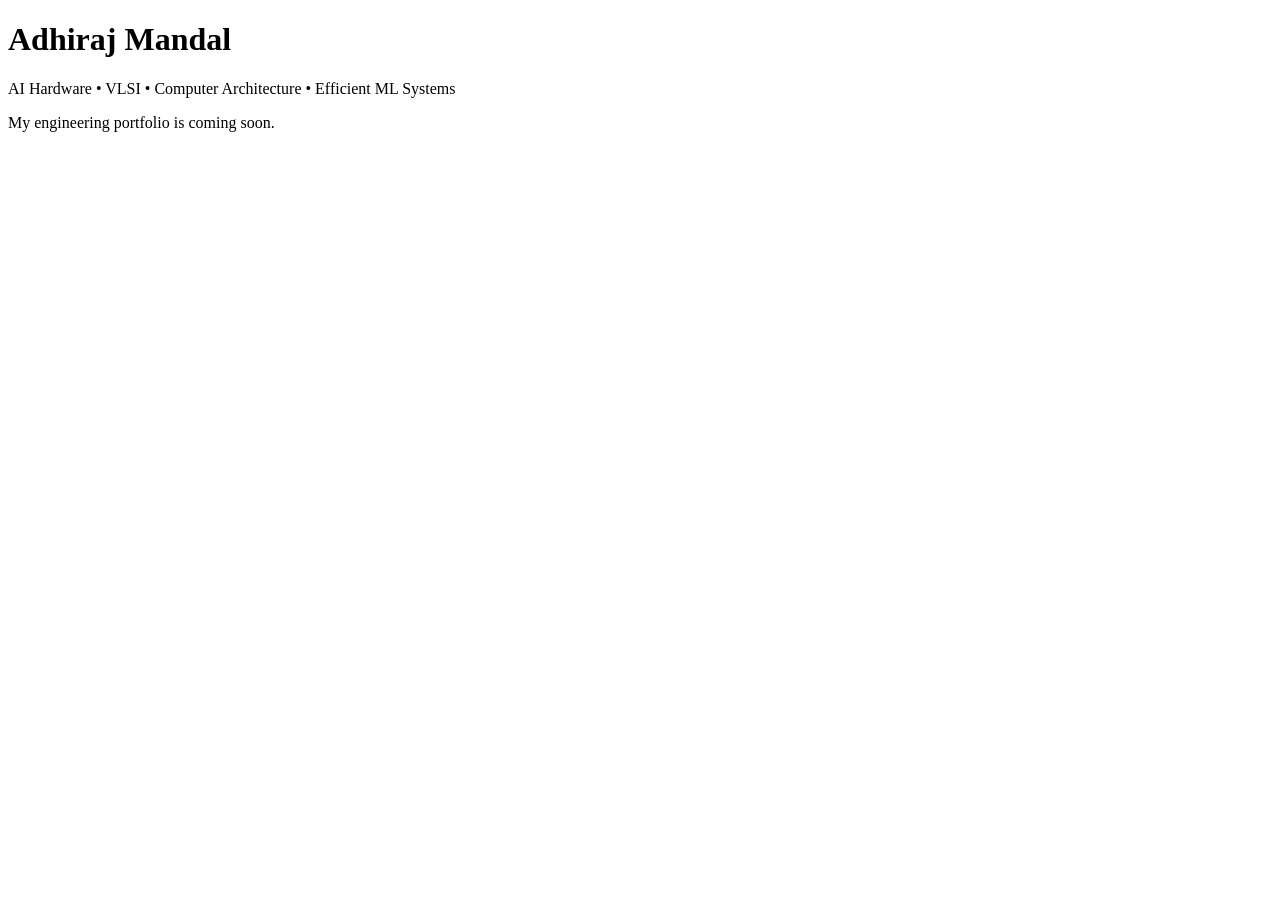
==== index.html @ adb6f3c5 "Create initial portfolio website" ====
<!DOCTYPE html>
<html lang="en">
<head>
    <meta charset="UTF-8">
    <meta name="viewport" content="width=device-width, initial-scale=1.0">
    <title>Adhiraj Mandal | Portfolio</title>
</head>

<body>

    <h1>Adhiraj Mandal</h1>

    <p>
        AI Hardware • VLSI • Computer Architecture • Efficient ML Systems
    </p>

    <p>
        My engineering portfolio is coming soon.
    </p>

</body>
</html>
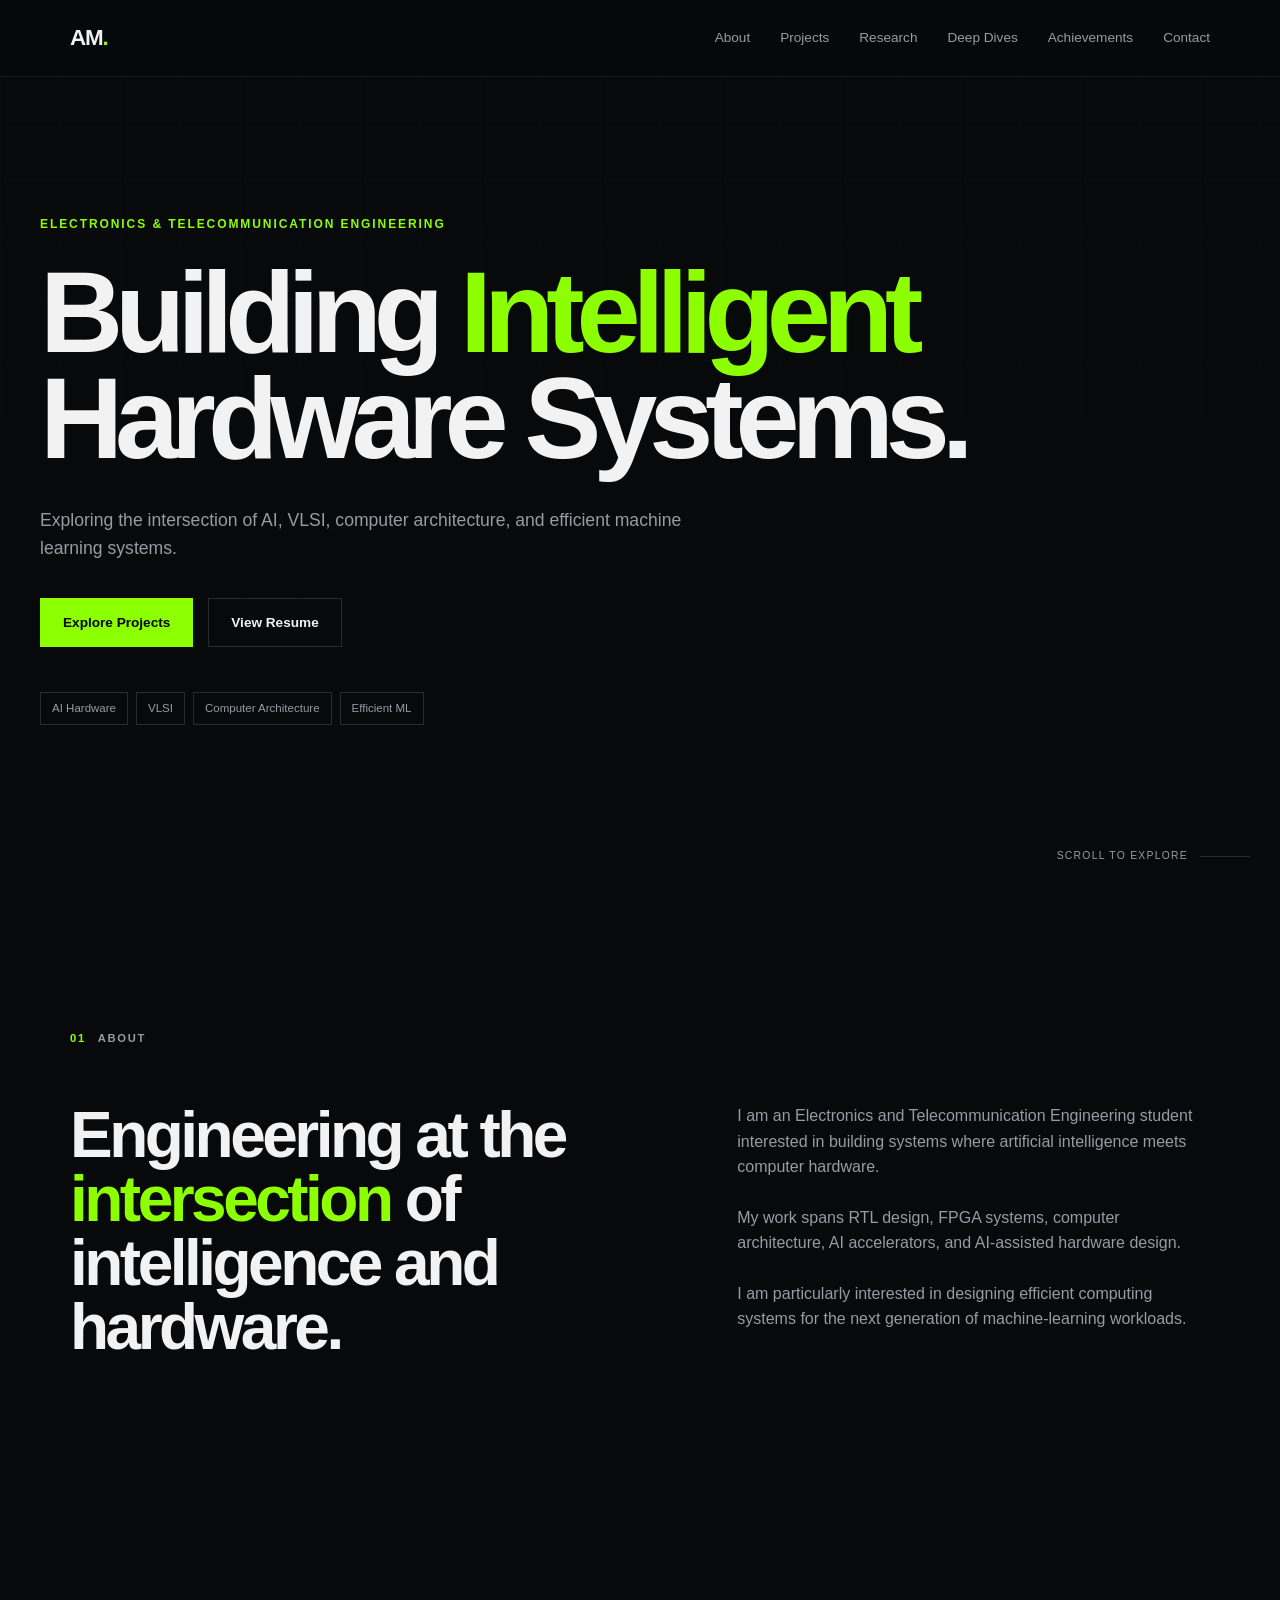
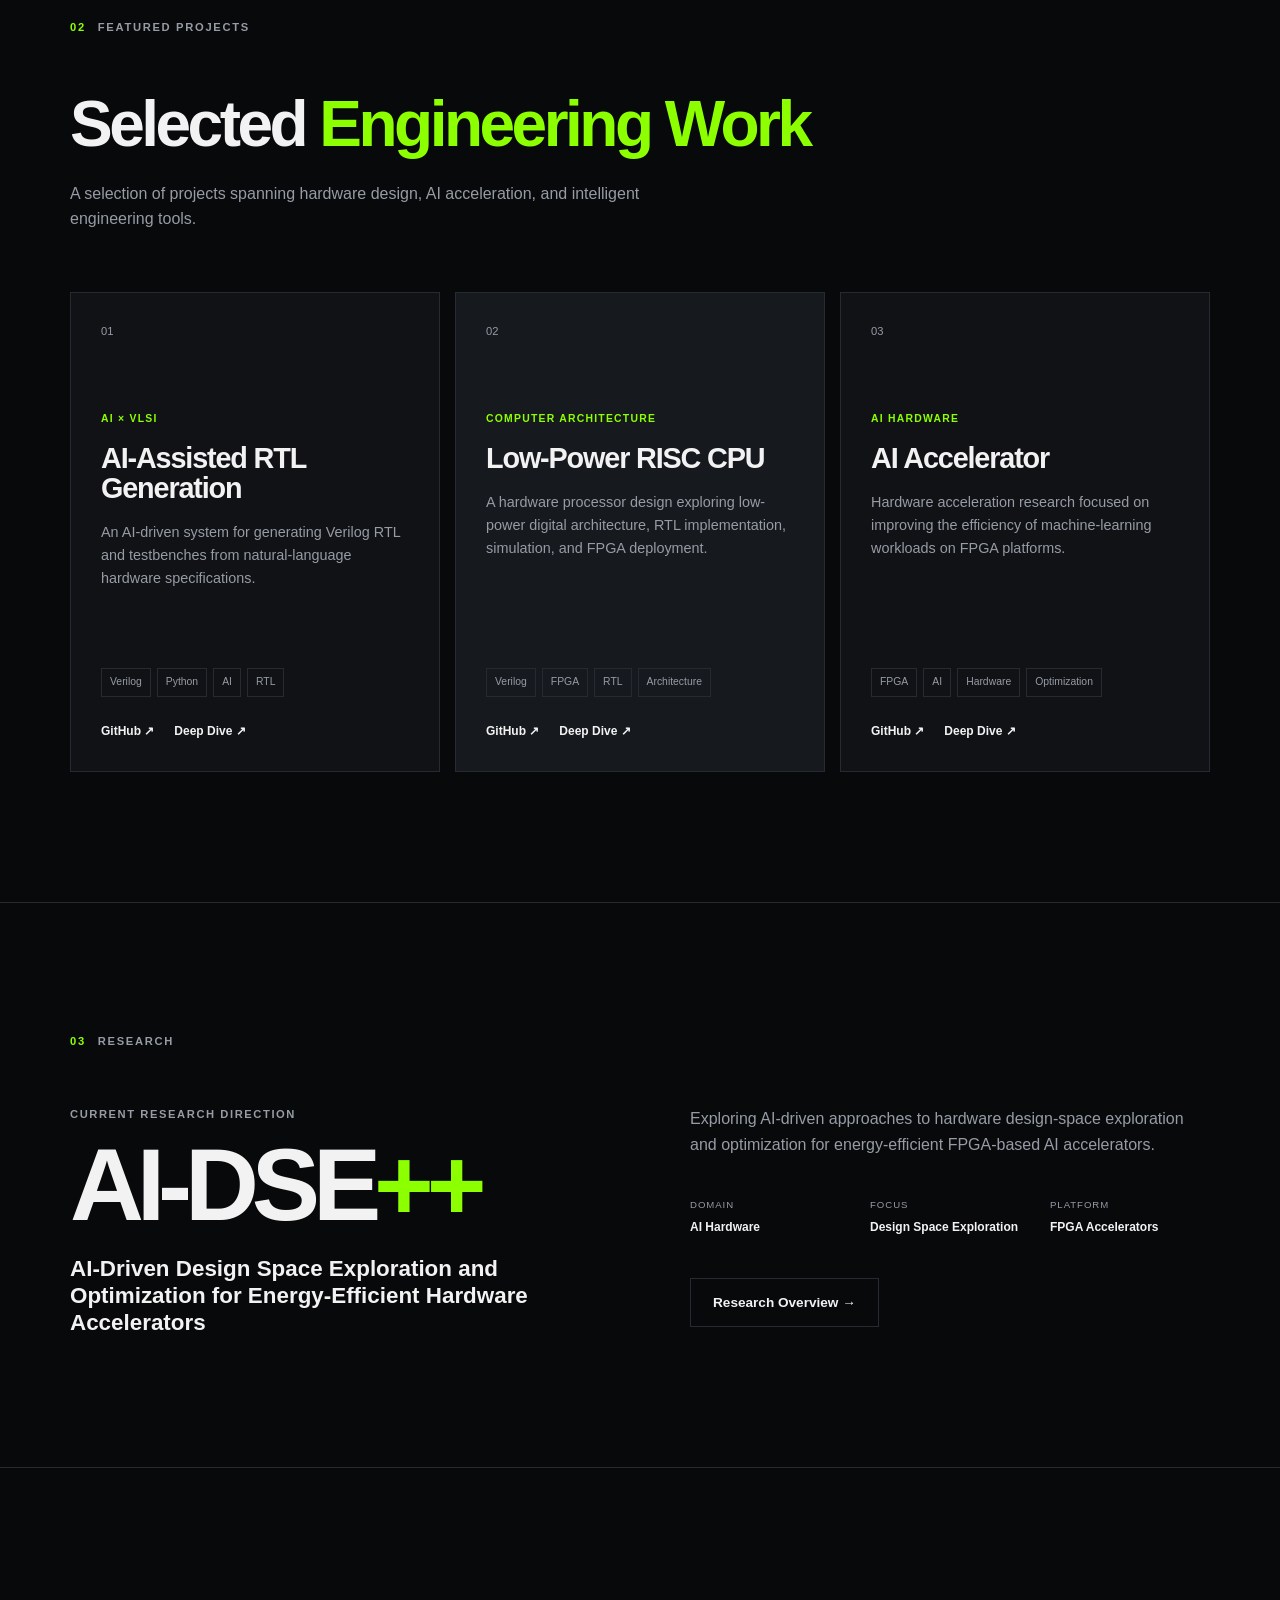
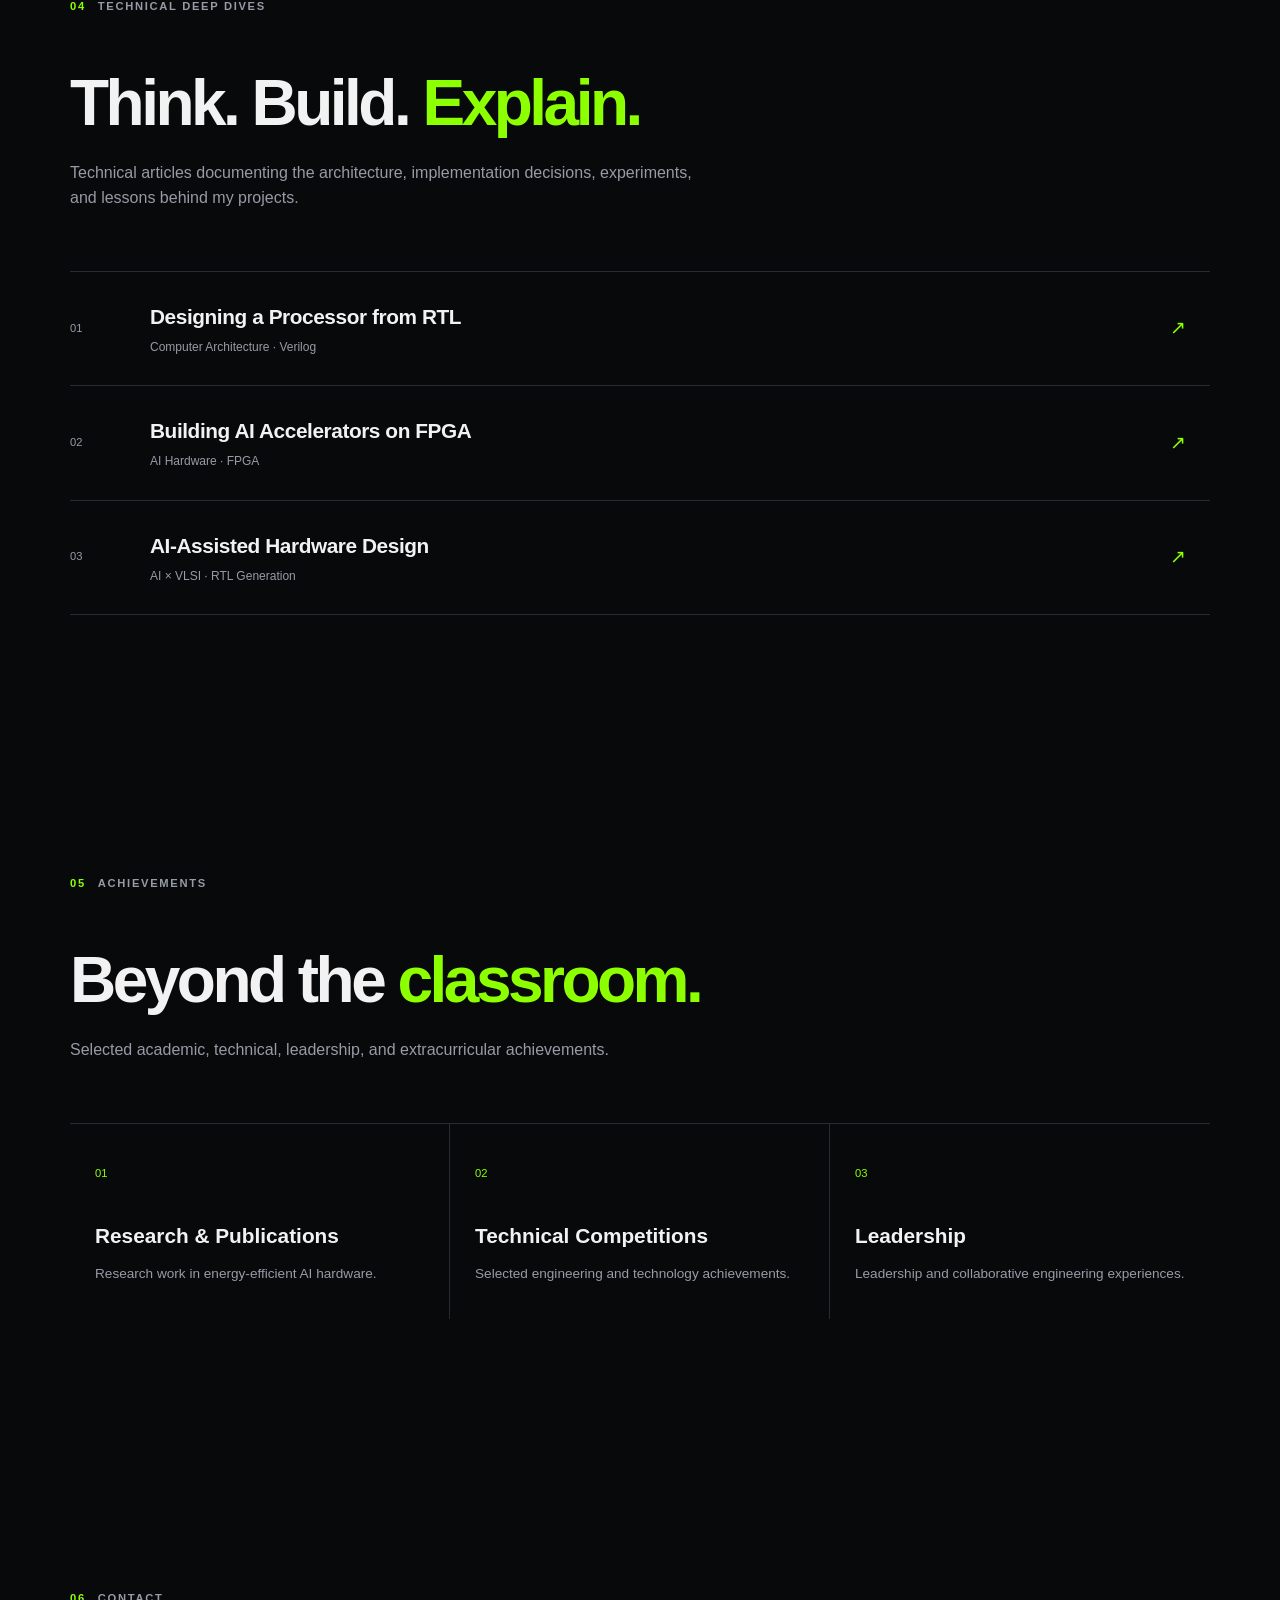
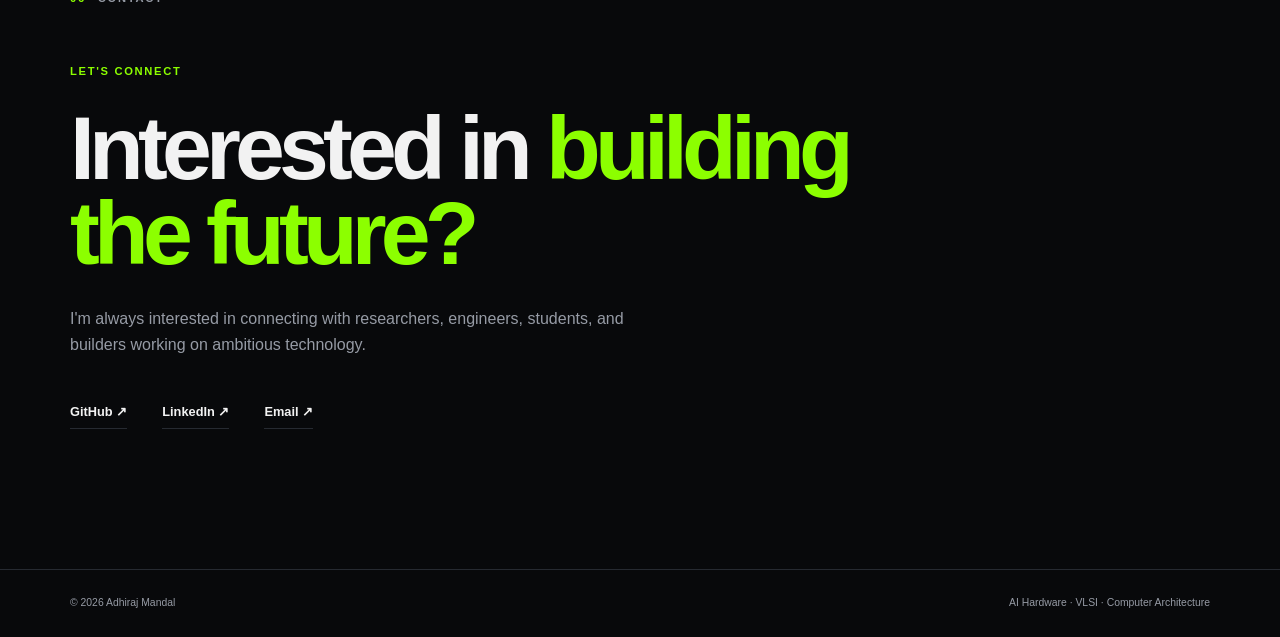
==== commit 71fc0d1d: "Build initial portfolio homepage" ====
--- a/index.html
+++ b/index.html
@@ -3,20 +3,557 @@
 <head>
     <meta charset="UTF-8">
     <meta name="viewport" content="width=device-width, initial-scale=1.0">
-    <title>Adhiraj Mandal | Portfolio</title>
+
+    <meta
+        name="description"
+        content="Adhiraj Mandal — Electronics and Telecommunication Engineering student focused on AI Hardware, VLSI, Computer Architecture, and Efficient ML Systems."
+    >
+
+    <title>Adhiraj Mandal | AI Hardware & VLSI</title>
+
+    <link rel="stylesheet" href="style.css">
 </head>
 
 <body>
 
-    <h1>Adhiraj Mandal</h1>
-
-    <p>
-        AI Hardware • VLSI • Computer Architecture • Efficient ML Systems
-    </p>
-
-    <p>
-        My engineering portfolio is coming soon.
-    </p>
+    <!-- ================= NAVIGATION ================= -->
+
+    <header class="navbar">
+        <div class="nav-container">
+
+            <a href="#home" class="logo">
+                AM<span>.</span>
+            </a>
+
+            <nav class="nav-links">
+                <a href="#about">About</a>
+                <a href="#projects">Projects</a>
+                <a href="#research">Research</a>
+                <a href="#deep-dives">Deep Dives</a>
+                <a href="#achievements">Achievements</a>
+                <a href="#contact">Contact</a>
+            </nav>
+
+            <button class="menu-toggle" aria-label="Toggle navigation">
+                ☰
+            </button>
+
+        </div>
+    </header>
+
+
+    <main>
+
+        <!-- ================= HERO ================= -->
+
+        <section id="home" class="hero">
+
+            <div class="hero-grid"></div>
+
+            <div class="hero-content">
+
+                <p class="eyebrow">
+                    ELECTRONICS & TELECOMMUNICATION ENGINEERING
+                </p>
+
+                <h1>
+                    Building
+                    <span>Intelligent</span>
+                    Hardware Systems.
+                </h1>
+
+                <p class="hero-description">
+                    Exploring the intersection of AI, VLSI, computer architecture,
+                    and efficient machine learning systems.
+                </p>
+
+                <div class="hero-buttons">
+
+                    <a href="#projects" class="btn btn-primary">
+                        Explore Projects
+                    </a>
+
+                    <a href="#" class="btn btn-secondary">
+                        View Resume
+                    </a>
+
+                </div>
+
+                <div class="hero-tags">
+                    <span>AI Hardware</span>
+                    <span>VLSI</span>
+                    <span>Computer Architecture</span>
+                    <span>Efficient ML</span>
+                </div>
+
+            </div>
+
+            <div class="scroll-indicator">
+                <span>SCROLL TO EXPLORE</span>
+                <div class="scroll-line"></div>
+            </div>
+
+        </section>
+
+
+        <!-- ================= ABOUT ================= -->
+
+        <section id="about" class="section about-section">
+
+            <div class="section-label">
+                <span>01</span>
+                ABOUT
+            </div>
+
+            <div class="about-content">
+
+                <div class="about-heading">
+                    <h2>
+                        Engineering at the
+                        <span>intersection</span>
+                        of intelligence and hardware.
+                    </h2>
+                </div>
+
+                <div class="about-text">
+
+                    <p>
+                        I am an Electronics and Telecommunication Engineering
+                        student interested in building systems where artificial
+                        intelligence meets computer hardware.
+                    </p>
+
+                    <p>
+                        My work spans RTL design, FPGA systems, computer
+                        architecture, AI accelerators, and AI-assisted hardware
+                        design.
+                    </p>
+
+                    <p>
+                        I am particularly interested in designing efficient
+                        computing systems for the next generation of
+                        machine-learning workloads.
+                    </p>
+
+                </div>
+
+            </div>
+
+        </section>
+
+
+        <!-- ================= PROJECTS ================= -->
+
+        <section id="projects" class="section projects-section">
+
+            <div class="section-label">
+                <span>02</span>
+                FEATURED PROJECTS
+            </div>
+
+            <div class="section-header">
+
+                <h2>
+                    Selected
+                    <span>Engineering Work</span>
+                </h2>
+
+                <p>
+                    A selection of projects spanning hardware design,
+                    AI acceleration, and intelligent engineering tools.
+                </p>
+
+            </div>
+
+
+            <div class="projects-grid">
+
+                <!-- Project 1 -->
+
+                <article class="project-card">
+
+                    <div class="project-number">
+                        01
+                    </div>
+
+                    <div class="project-category">
+                        AI × VLSI
+                    </div>
+
+                    <h3>
+                        AI-Assisted RTL Generation
+                    </h3>
+
+                    <p>
+                        An AI-driven system for generating Verilog RTL and
+                        testbenches from natural-language hardware specifications.
+                    </p>
+
+                    <div class="project-tags">
+                        <span>Verilog</span>
+                        <span>Python</span>
+                        <span>AI</span>
+                        <span>RTL</span>
+                    </div>
+
+                    <div class="project-links">
+                        <a href="#" class="text-link">GitHub ↗</a>
+                        <a href="#" class="text-link">Deep Dive ↗</a>
+                    </div>
+
+                </article>
+
+
+                <!-- Project 2 -->
+
+                <article class="project-card featured-card">
+
+                    <div class="project-number">
+                        02
+                    </div>
+
+                    <div class="project-category">
+                        COMPUTER ARCHITECTURE
+                    </div>
+
+                    <h3>
+                        Low-Power RISC CPU
+                    </h3>
+
+                    <p>
+                        A hardware processor design exploring low-power digital
+                        architecture, RTL implementation, simulation, and FPGA deployment.
+                    </p>
+
+                    <div class="project-tags">
+                        <span>Verilog</span>
+                        <span>FPGA</span>
+                        <span>RTL</span>
+                        <span>Architecture</span>
+                    </div>
+
+                    <div class="project-links">
+                        <a href="#" class="text-link">GitHub ↗</a>
+                        <a href="#" class="text-link">Deep Dive ↗</a>
+                    </div>
+
+                </article>
+
+
+                <!-- Project 3 -->
+
+                <article class="project-card">
+
+                    <div class="project-number">
+                        03
+                    </div>
+
+                    <div class="project-category">
+                        AI HARDWARE
+                    </div>
+
+                    <h3>
+                        AI Accelerator
+                    </h3>
+
+                    <p>
+                        Hardware acceleration research focused on improving the
+                        efficiency of machine-learning workloads on FPGA platforms.
+                    </p>
+
+                    <div class="project-tags">
+                        <span>FPGA</span>
+                        <span>AI</span>
+                        <span>Hardware</span>
+                        <span>Optimization</span>
+                    </div>
+
+                    <div class="project-links">
+                        <a href="#" class="text-link">GitHub ↗</a>
+                        <a href="#" class="text-link">Deep Dive ↗</a>
+                    </div>
+
+                </article>
+
+            </div>
+
+        </section>
+
+
+        <!-- ================= RESEARCH ================= -->
+
+        <section id="research" class="section research-section">
+
+            <div class="section-label">
+                <span>03</span>
+                RESEARCH
+            </div>
+
+            <div class="research-container">
+
+                <div class="research-intro">
+
+                    <p class="research-kicker">
+                        CURRENT RESEARCH DIRECTION
+                    </p>
+
+                    <h2>
+                        AI-DSE<span>++</span>
+                    </h2>
+
+                    <h3>
+                        AI-Driven Design Space Exploration and Optimization
+                        for Energy-Efficient Hardware Accelerators
+                    </h3>
+
+                </div>
+
+                <div class="research-details">
+
+                    <p>
+                        Exploring AI-driven approaches to hardware design-space
+                        exploration and optimization for energy-efficient
+                        FPGA-based AI accelerators.
+                    </p>
+
+                    <div class="research-meta">
+
+                        <div>
+                            <span>DOMAIN</span>
+                            <strong>AI Hardware</strong>
+                        </div>
+
+                        <div>
+                            <span>FOCUS</span>
+                            <strong>Design Space Exploration</strong>
+                        </div>
+
+                        <div>
+                            <span>PLATFORM</span>
+                            <strong>FPGA Accelerators</strong>
+                        </div>
+
+                    </div>
+
+                    <a href="#" class="btn btn-secondary">
+                        Research Overview →
+                    </a>
+
+                </div>
+
+            </div>
+
+        </section>
+
+
+        <!-- ================= DEEP DIVES ================= -->
+
+        <section id="deep-dives" class="section deep-dives-section">
+
+            <div class="section-label">
+                <span>04</span>
+                TECHNICAL DEEP DIVES
+            </div>
+
+            <div class="section-header">
+
+                <h2>
+                    Think. Build.
+                    <span>Explain.</span>
+                </h2>
+
+                <p>
+                    Technical articles documenting the architecture,
+                    implementation decisions, experiments, and lessons
+                    behind my projects.
+                </p>
+
+            </div>
+
+
+            <div class="articles-list">
+
+                <a href="#" class="article-row">
+
+                    <span class="article-number">01</span>
+
+                    <div>
+                        <h3>
+                            Designing a Processor from RTL
+                        </h3>
+                        <p>
+                            Computer Architecture · Verilog
+                        </p>
+                    </div>
+
+                    <span class="article-arrow">↗</span>
+
+                </a>
+
+
+                <a href="#" class="article-row">
+
+                    <span class="article-number">02</span>
+
+                    <div>
+                        <h3>
+                            Building AI Accelerators on FPGA
+                        </h3>
+                        <p>
+                            AI Hardware · FPGA
+                        </p>
+                    </div>
+
+                    <span class="article-arrow">↗</span>
+
+                </a>
+
+
+                <a href="#" class="article-row">
+
+                    <span class="article-number">03</span>
+
+                    <div>
+                        <h3>
+                            AI-Assisted Hardware Design
+                        </h3>
+                        <p>
+                            AI × VLSI · RTL Generation
+                        </p>
+                    </div>
+
+                    <span class="article-arrow">↗</span>
+
+                </a>
+
+            </div>
+
+        </section>
+
+
+        <!-- ================= ACHIEVEMENTS ================= -->
+
+        <section id="achievements" class="section achievements-section">
+
+            <div class="section-label">
+                <span>05</span>
+                ACHIEVEMENTS
+            </div>
+
+            <div class="section-header">
+
+                <h2>
+                    Beyond the
+                    <span>classroom.</span>
+                </h2>
+
+                <p>
+                    Selected academic, technical, leadership, and
+                    extracurricular achievements.
+                </p>
+
+            </div>
+
+            <div class="achievement-grid">
+
+                <div class="achievement-item">
+                    <span>01</span>
+                    <h3>Research & Publications</h3>
+                    <p>
+                        Research work in energy-efficient AI hardware.
+                    </p>
+                </div>
+
+                <div class="achievement-item">
+                    <span>02</span>
+                    <h3>Technical Competitions</h3>
+                    <p>
+                        Selected engineering and technology achievements.
+                    </p>
+                </div>
+
+                <div class="achievement-item">
+                    <span>03</span>
+                    <h3>Leadership</h3>
+                    <p>
+                        Leadership and collaborative engineering experiences.
+                    </p>
+                </div>
+
+            </div>
+
+        </section>
+
+
+        <!-- ================= CONTACT ================= -->
+
+        <section id="contact" class="section contact-section">
+
+            <div class="section-label">
+                <span>06</span>
+                CONTACT
+            </div>
+
+            <div class="contact-content">
+
+                <p class="contact-kicker">
+                    LET'S CONNECT
+                </p>
+
+                <h2>
+                    Interested in
+                    <span>building the future?</span>
+                </h2>
+
+                <p>
+                    I'm always interested in connecting with researchers,
+                    engineers, students, and builders working on ambitious
+                    technology.
+                </p>
+
+                <div class="contact-links">
+
+                    <a href="#" class="contact-link">
+                        GitHub ↗
+                    </a>
+
+                    <a href="#" class="contact-link">
+                        LinkedIn ↗
+                    </a>
+
+                    <a href="mailto:your-email@example.com" class="contact-link">
+                        Email ↗
+                    </a>
+
+                </div>
+
+            </div>
+
+        </section>
+
+    </main>
+
+
+    <!-- ================= FOOTER ================= -->
+
+    <footer>
+
+        <div class="footer-container">
+
+            <p>
+                © 2026 Adhiraj Mandal
+            </p>
+
+            <p>
+                AI Hardware · VLSI · Computer Architecture
+            </p>
+
+        </div>
+
+    </footer>
+
+
+    <script src="script.js"></script>
 
 </body>
 </html>
--- a/style.css
+++ b/style.css
@@ -0,0 +1,869 @@
+/* =====================================================
+   GLOBAL
+===================================================== */
+
+:root {
+    --bg: #08090b;
+    --surface: #101216;
+    --surface-light: #16191e;
+    --text: #f2f2f2;
+    --muted: #969ba5;
+    --border: #262a31;
+    --accent: #8cff00;
+    --max-width: 1200px;
+}
+
+* {
+    margin: 0;
+    padding: 0;
+    box-sizing: border-box;
+}
+
+html {
+    scroll-behavior: smooth;
+}
+
+body {
+    background: var(--bg);
+    color: var(--text);
+    font-family: Arial, Helvetica, sans-serif;
+    line-height: 1.6;
+}
+
+a {
+    color: inherit;
+    text-decoration: none;
+}
+
+button {
+    font: inherit;
+}
+
+
+/* =====================================================
+   NAVIGATION
+===================================================== */
+
+.navbar {
+    position: fixed;
+    top: 0;
+    width: 100%;
+    z-index: 1000;
+
+    background: rgba(8, 9, 11, 0.85);
+    backdrop-filter: blur(12px);
+
+    border-bottom: 1px solid rgba(255, 255, 255, 0.06);
+}
+
+.nav-container {
+    max-width: var(--max-width);
+    margin: auto;
+
+    height: 76px;
+
+    display: flex;
+    align-items: center;
+    justify-content: space-between;
+
+    padding: 0 30px;
+}
+
+.logo {
+    font-size: 1.4rem;
+    font-weight: 800;
+    letter-spacing: -0.05em;
+}
+
+.logo span {
+    color: var(--accent);
+}
+
+.nav-links {
+    display: flex;
+    gap: 30px;
+}
+
+.nav-links a {
+    color: var(--muted);
+    font-size: 0.85rem;
+    transition: color 0.2s ease;
+}
+
+.nav-links a:hover {
+    color: var(--text);
+}
+
+.menu-toggle {
+    display: none;
+
+    background: none;
+    border: none;
+    color: var(--text);
+
+    font-size: 1.5rem;
+    cursor: pointer;
+}
+
+
+/* =====================================================
+   HERO
+===================================================== */
+
+.hero {
+    min-height: 100vh;
+
+    position: relative;
+
+    display: flex;
+    align-items: center;
+
+    overflow: hidden;
+
+    padding: 120px 30px 80px;
+}
+
+.hero-grid {
+    position: absolute;
+    inset: 0;
+
+    opacity: 0.12;
+
+    background-image:
+        linear-gradient(var(--border) 1px, transparent 1px),
+        linear-gradient(90deg, var(--border) 1px, transparent 1px);
+
+    background-size: 60px 60px;
+
+    mask-image: linear-gradient(
+        to bottom,
+        black,
+        transparent 90%
+    );
+}
+
+.hero-content {
+    max-width: var(--max-width);
+    width: 100%;
+    margin: auto;
+
+    position: relative;
+    z-index: 2;
+}
+
+.eyebrow {
+    color: var(--accent);
+
+    font-size: 0.75rem;
+    font-weight: 700;
+
+    letter-spacing: 0.16em;
+
+    margin-bottom: 25px;
+}
+
+.hero h1 {
+    max-width: 950px;
+
+    font-size: clamp(4rem, 9vw, 8.5rem);
+
+    line-height: 0.92;
+
+    letter-spacing: -0.07em;
+
+    font-weight: 800;
+}
+
+.hero h1 span {
+    color: var(--accent);
+}
+
+.hero-description {
+    max-width: 650px;
+
+    margin-top: 35px;
+
+    color: var(--muted);
+
+    font-size: 1.1rem;
+}
+
+.hero-buttons {
+    display: flex;
+    gap: 15px;
+
+    margin-top: 35px;
+}
+
+.btn {
+    display: inline-flex;
+
+    align-items: center;
+    justify-content: center;
+
+    padding: 13px 22px;
+
+    border: 1px solid var(--border);
+
+    font-size: 0.85rem;
+    font-weight: 700;
+
+    transition:
+        background 0.2s ease,
+        color 0.2s ease,
+        transform 0.2s ease;
+}
+
+.btn:hover {
+    transform: translateY(-2px);
+}
+
+.btn-primary {
+    background: var(--accent);
+    color: #050505;
+
+    border-color: var(--accent);
+}
+
+.btn-primary:hover {
+    background: #a4ff33;
+}
+
+.btn-secondary {
+    background: transparent;
+}
+
+.btn-secondary:hover {
+    background: var(--surface-light);
+}
+
+.hero-tags {
+    display: flex;
+    flex-wrap: wrap;
+    gap: 8px;
+
+    margin-top: 45px;
+}
+
+.hero-tags span {
+    padding: 6px 11px;
+
+    border: 1px solid var(--border);
+
+    color: var(--muted);
+
+    font-size: 0.72rem;
+}
+
+.scroll-indicator {
+    position: absolute;
+
+    bottom: 35px;
+    right: 30px;
+
+    display: flex;
+    align-items: center;
+    gap: 12px;
+
+    color: var(--muted);
+
+    font-size: 0.65rem;
+    letter-spacing: 0.12em;
+}
+
+.scroll-line {
+    width: 50px;
+    height: 1px;
+
+    background: var(--border);
+}
+
+
+/* =====================================================
+   SECTIONS
+===================================================== */
+
+.section {
+    max-width: var(--max-width);
+
+    margin: auto;
+
+    padding: 130px 30px;
+}
+
+.section-label {
+    display: flex;
+    align-items: center;
+    gap: 12px;
+
+    color: var(--muted);
+
+    font-size: 0.7rem;
+    font-weight: 700;
+
+    letter-spacing: 0.15em;
+
+    margin-bottom: 55px;
+}
+
+.section-label span {
+    color: var(--accent);
+}
+
+.section-header {
+    max-width: 850px;
+
+    margin-bottom: 60px;
+}
+
+.section-header h2,
+.about-heading h2 {
+    font-size: clamp(2.5rem, 5vw, 5rem);
+
+    line-height: 1;
+
+    letter-spacing: -0.055em;
+}
+
+.section-header h2 span,
+.about-heading h2 span {
+    color: var(--accent);
+}
+
+.section-header p {
+    color: var(--muted);
+
+    margin-top: 25px;
+
+    max-width: 650px;
+}
+
+
+/* =====================================================
+   ABOUT
+===================================================== */
+
+.about-content {
+    display: grid;
+
+    grid-template-columns: 1.2fr 1fr;
+
+    gap: 100px;
+}
+
+.about-text {
+    color: var(--muted);
+
+    max-width: 520px;
+}
+
+.about-text p {
+    margin-bottom: 25px;
+}
+
+
+/* =====================================================
+   PROJECTS
+===================================================== */
+
+.projects-grid {
+    display: grid;
+
+    grid-template-columns: repeat(3, 1fr);
+
+    gap: 15px;
+}
+
+.project-card {
+    min-height: 480px;
+
+    padding: 30px;
+
+    background: var(--surface);
+
+    border: 1px solid var(--border);
+
+    display: flex;
+    flex-direction: column;
+
+    transition:
+        transform 0.25s ease,
+        border-color 0.25s ease;
+}
+
+.project-card:hover {
+    transform: translateY(-5px);
+
+    border-color: #444a53;
+}
+
+.featured-card {
+    background: var(--surface-light);
+}
+
+.project-number {
+    color: var(--muted);
+
+    font-size: 0.7rem;
+
+    margin-bottom: 70px;
+}
+
+.project-category {
+    color: var(--accent);
+
+    font-size: 0.65rem;
+    font-weight: 700;
+
+    letter-spacing: 0.12em;
+
+    margin-bottom: 15px;
+}
+
+.project-card h3 {
+    font-size: 1.8rem;
+
+    line-height: 1.05;
+
+    letter-spacing: -0.04em;
+}
+
+.project-card p {
+    color: var(--muted);
+
+    margin-top: 18px;
+
+    font-size: 0.9rem;
+}
+
+.project-tags {
+    display: flex;
+    flex-wrap: wrap;
+
+    gap: 6px;
+
+    margin-top: auto;
+
+    padding-top: 30px;
+}
+
+.project-tags span {
+    padding: 5px 8px;
+
+    border: 1px solid var(--border);
+
+    color: var(--muted);
+
+    font-size: 0.65rem;
+}
+
+.project-links {
+    display: flex;
+    gap: 20px;
+
+    margin-top: 25px;
+}
+
+.text-link {
+    color: var(--text);
+
+    font-size: 0.75rem;
+    font-weight: 700;
+
+    transition: color 0.2s ease;
+}
+
+.text-link:hover {
+    color: var(--accent);
+}
+
+
+/* =====================================================
+   RESEARCH
+===================================================== */
+
+.research-section {
+    max-width: none;
+
+    border-top: 1px solid var(--border);
+    border-bottom: 1px solid var(--border);
+
+    padding-left: max(30px, calc((100vw - var(--max-width)) / 2 + 30px));
+    padding-right: max(30px, calc((100vw - var(--max-width)) / 2 + 30px));
+}
+
+.research-container {
+    display: grid;
+
+    grid-template-columns: 1fr 1fr;
+
+    gap: 100px;
+}
+
+.research-kicker {
+    color: var(--muted);
+
+    font-size: 0.7rem;
+    font-weight: 700;
+
+    letter-spacing: 0.14em;
+
+    margin-bottom: 15px;
+}
+
+.research-intro h2 {
+    font-size: clamp(4rem, 8vw, 8rem);
+
+    line-height: 0.9;
+
+    letter-spacing: -0.07em;
+}
+
+.research-intro h2 span {
+    color: var(--accent);
+}
+
+.research-intro h3 {
+    max-width: 650px;
+
+    margin-top: 25px;
+
+    font-size: 1.4rem;
+
+    line-height: 1.2;
+}
+
+.research-details {
+    max-width: 550px;
+}
+
+.research-details > p {
+    color: var(--muted);
+
+    margin-bottom: 40px;
+}
+
+.research-meta {
+    display: grid;
+
+    grid-template-columns: repeat(3, 1fr);
+
+    gap: 20px;
+
+    margin-bottom: 40px;
+}
+
+.research-meta div {
+    display: flex;
+    flex-direction: column;
+
+    gap: 6px;
+}
+
+.research-meta span {
+    color: var(--muted);
+
+    font-size: 0.6rem;
+    letter-spacing: 0.1em;
+}
+
+.research-meta strong {
+    font-size: 0.75rem;
+}
+
+
+/* =====================================================
+   DEEP DIVES
+===================================================== */
+
+.articles-list {
+    border-top: 1px solid var(--border);
+}
+
+.article-row {
+    display: grid;
+
+    grid-template-columns: 80px 1fr 40px;
+
+    align-items: center;
+
+    padding: 28px 0;
+
+    border-bottom: 1px solid var(--border);
+
+    transition: padding 0.2s ease;
+}
+
+.article-row:hover {
+    padding-left: 10px;
+}
+
+.article-number {
+    color: var(--muted);
+
+    font-size: 0.7rem;
+}
+
+.article-row h3 {
+    font-size: 1.3rem;
+
+    letter-spacing: -0.02em;
+}
+
+.article-row p {
+    color: var(--muted);
+
+    font-size: 0.75rem;
+
+    margin-top: 5px;
+}
+
+.article-arrow {
+    color: var(--accent);
+
+    font-size: 1.2rem;
+}
+
+
+/* =====================================================
+   ACHIEVEMENTS
+===================================================== */
+
+.achievement-grid {
+    display: grid;
+
+    grid-template-columns: repeat(3, 1fr);
+
+    border-top: 1px solid var(--border);
+}
+
+.achievement-item {
+    padding: 35px 25px;
+
+    border-right: 1px solid var(--border);
+}
+
+.achievement-item:last-child {
+    border-right: none;
+}
+
+.achievement-item > span {
+    color: var(--accent);
+
+    font-size: 0.7rem;
+}
+
+.achievement-item h3 {
+    margin-top: 35px;
+
+    font-size: 1.3rem;
+}
+
+.achievement-item p {
+    color: var(--muted);
+
+    font-size: 0.85rem;
+
+    margin-top: 10px;
+}
+
+
+/* =====================================================
+   CONTACT
+===================================================== */
+
+.contact-section {
+    min-height: 80vh;
+
+    display: flex;
+    flex-direction: column;
+    justify-content: center;
+}
+
+.contact-content {
+    max-width: 900px;
+}
+
+.contact-kicker {
+    color: var(--accent);
+
+    font-size: 0.7rem;
+    font-weight: 700;
+
+    letter-spacing: 0.15em;
+
+    margin-bottom: 25px;
+}
+
+.contact-content h2 {
+    font-size: clamp(3rem, 7vw, 7rem);
+
+    line-height: 0.95;
+
+    letter-spacing: -0.065em;
+}
+
+.contact-content h2 span {
+    color: var(--accent);
+}
+
+.contact-content > p:not(.contact-kicker) {
+    max-width: 600px;
+
+    color: var(--muted);
+
+    margin-top: 30px;
+}
+
+.contact-links {
+    display: flex;
+
+    gap: 35px;
+
+    margin-top: 45px;
+}
+
+.contact-link {
+    font-size: 0.8rem;
+    font-weight: 700;
+
+    border-bottom: 1px solid var(--border);
+
+    padding-bottom: 5px;
+
+    transition: color 0.2s ease;
+}
+
+.contact-link:hover {
+    color: var(--accent);
+}
+
+
+/* =====================================================
+   FOOTER
+===================================================== */
+
+footer {
+    border-top: 1px solid var(--border);
+}
+
+.footer-container {
+    max-width: var(--max-width);
+
+    margin: auto;
+
+    padding: 25px 30px;
+
+    display: flex;
+
+    justify-content: space-between;
+
+    color: var(--muted);
+
+    font-size: 0.65rem;
+}
+
+
+/* =====================================================
+   RESPONSIVE
+===================================================== */
+
+@media (max-width: 900px) {
+
+    .nav-links {
+        display: none;
+    }
+
+    .menu-toggle {
+        display: block;
+    }
+
+    .about-content,
+    .research-container {
+        grid-template-columns: 1fr;
+
+        gap: 50px;
+    }
+
+    .projects-grid {
+        grid-template-columns: 1fr;
+    }
+
+    .project-card {
+        min-height: 400px;
+    }
+
+    .achievement-grid {
+        grid-template-columns: 1fr;
+    }
+
+    .achievement-item {
+        border-right: none;
+
+        border-bottom: 1px solid var(--border);
+    }
+
+    .achievement-item:last-child {
+        border-bottom: none;
+    }
+
+    .research-meta {
+        grid-template-columns: 1fr;
+    }
+}
+
+
+@media (max-width: 600px) {
+
+    .nav-container {
+        padding: 0 20px;
+    }
+
+    .hero {
+        padding-left: 20px;
+        padding-right: 20px;
+    }
+
+    .hero h1 {
+        font-size: clamp(3.3rem, 15vw, 5rem);
+    }
+
+    .hero-buttons {
+        flex-direction: column;
+
+        align-items: stretch;
+    }
+
+    .section {
+        padding: 90px 20px;
+    }
+
+    .section-label {
+        margin-bottom: 40px;
+    }
+
+    .article-row {
+        grid-template-columns: 45px 1fr 25px;
+    }
+
+    .contact-links {
+        flex-direction: column;
+
+        gap: 20px;
+
+        align-items: flex-start;
+    }
+
+    .footer-container {
+        flex-direction: column;
+
+        gap: 10px;
+
+        padding-left: 20px;
+        padding-right: 20px;
+    }
+
+    .scroll-indicator {
+        display: none;
+    }
+}
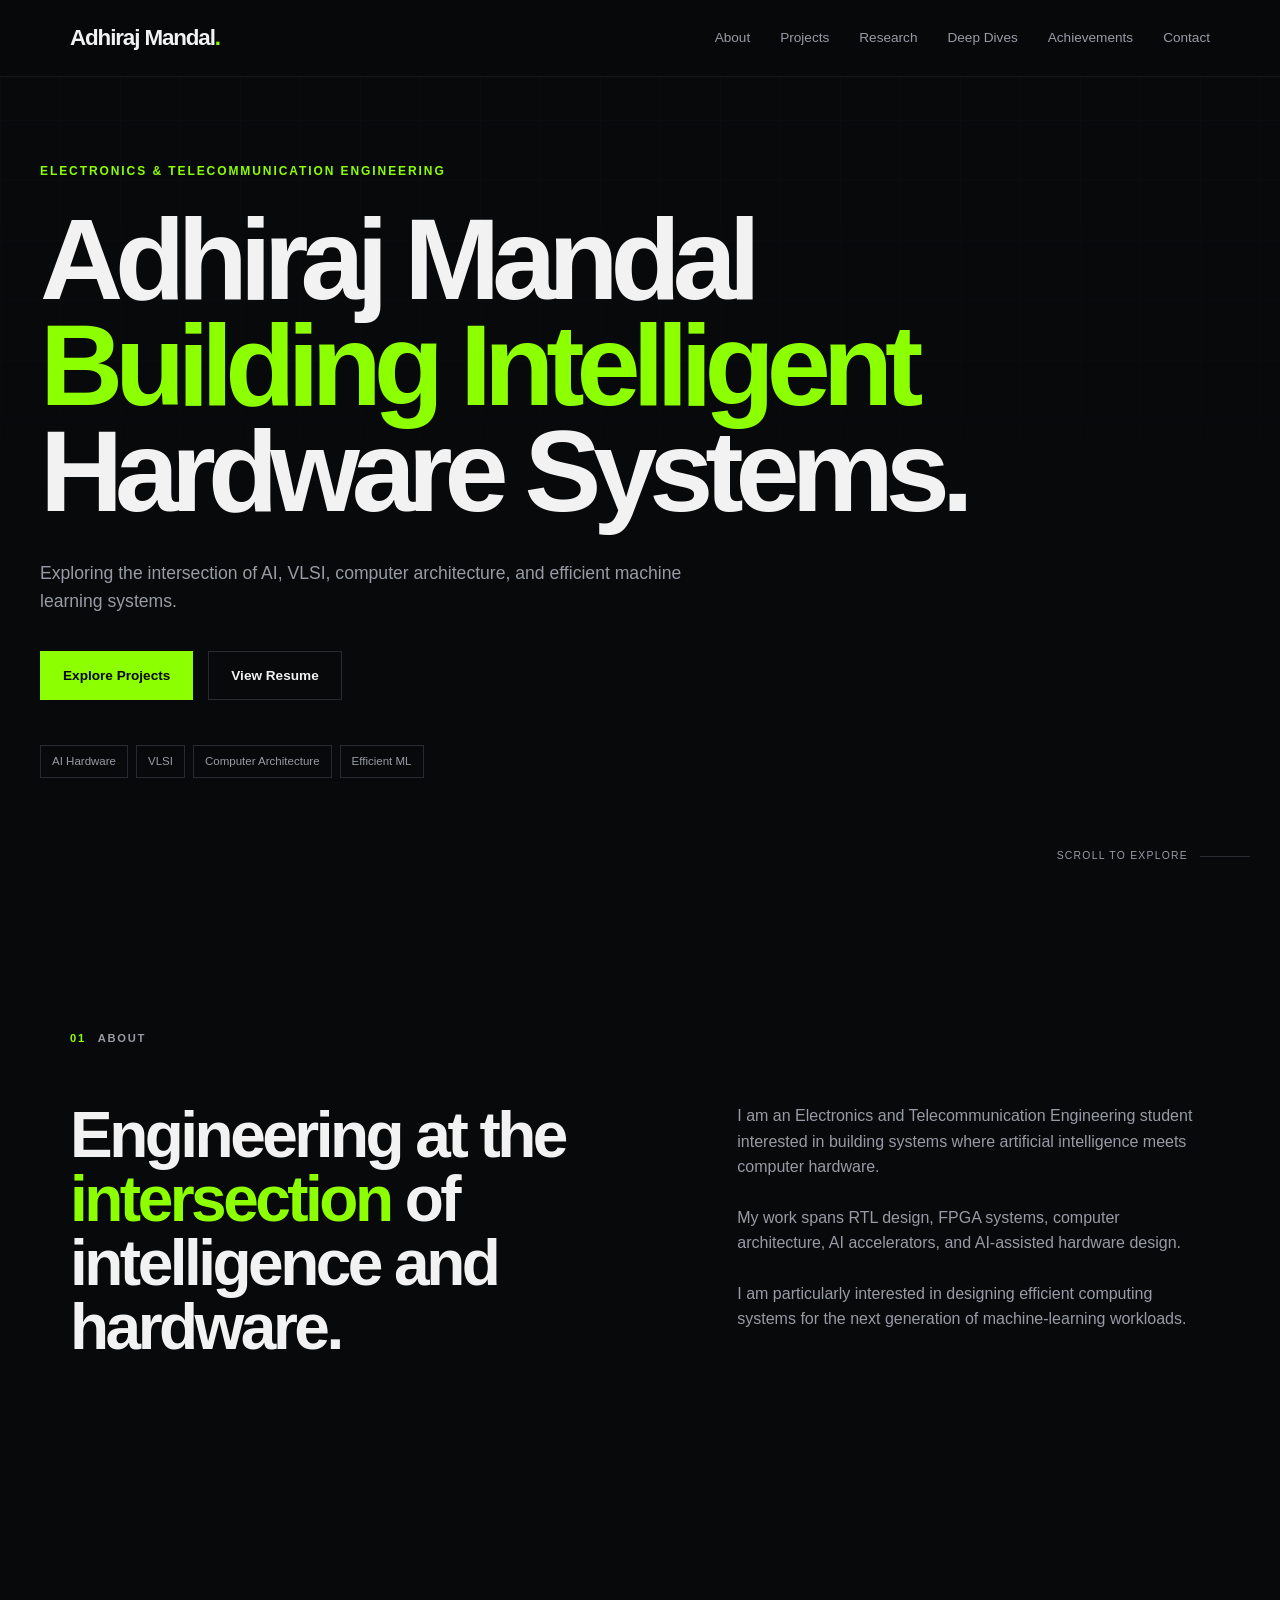
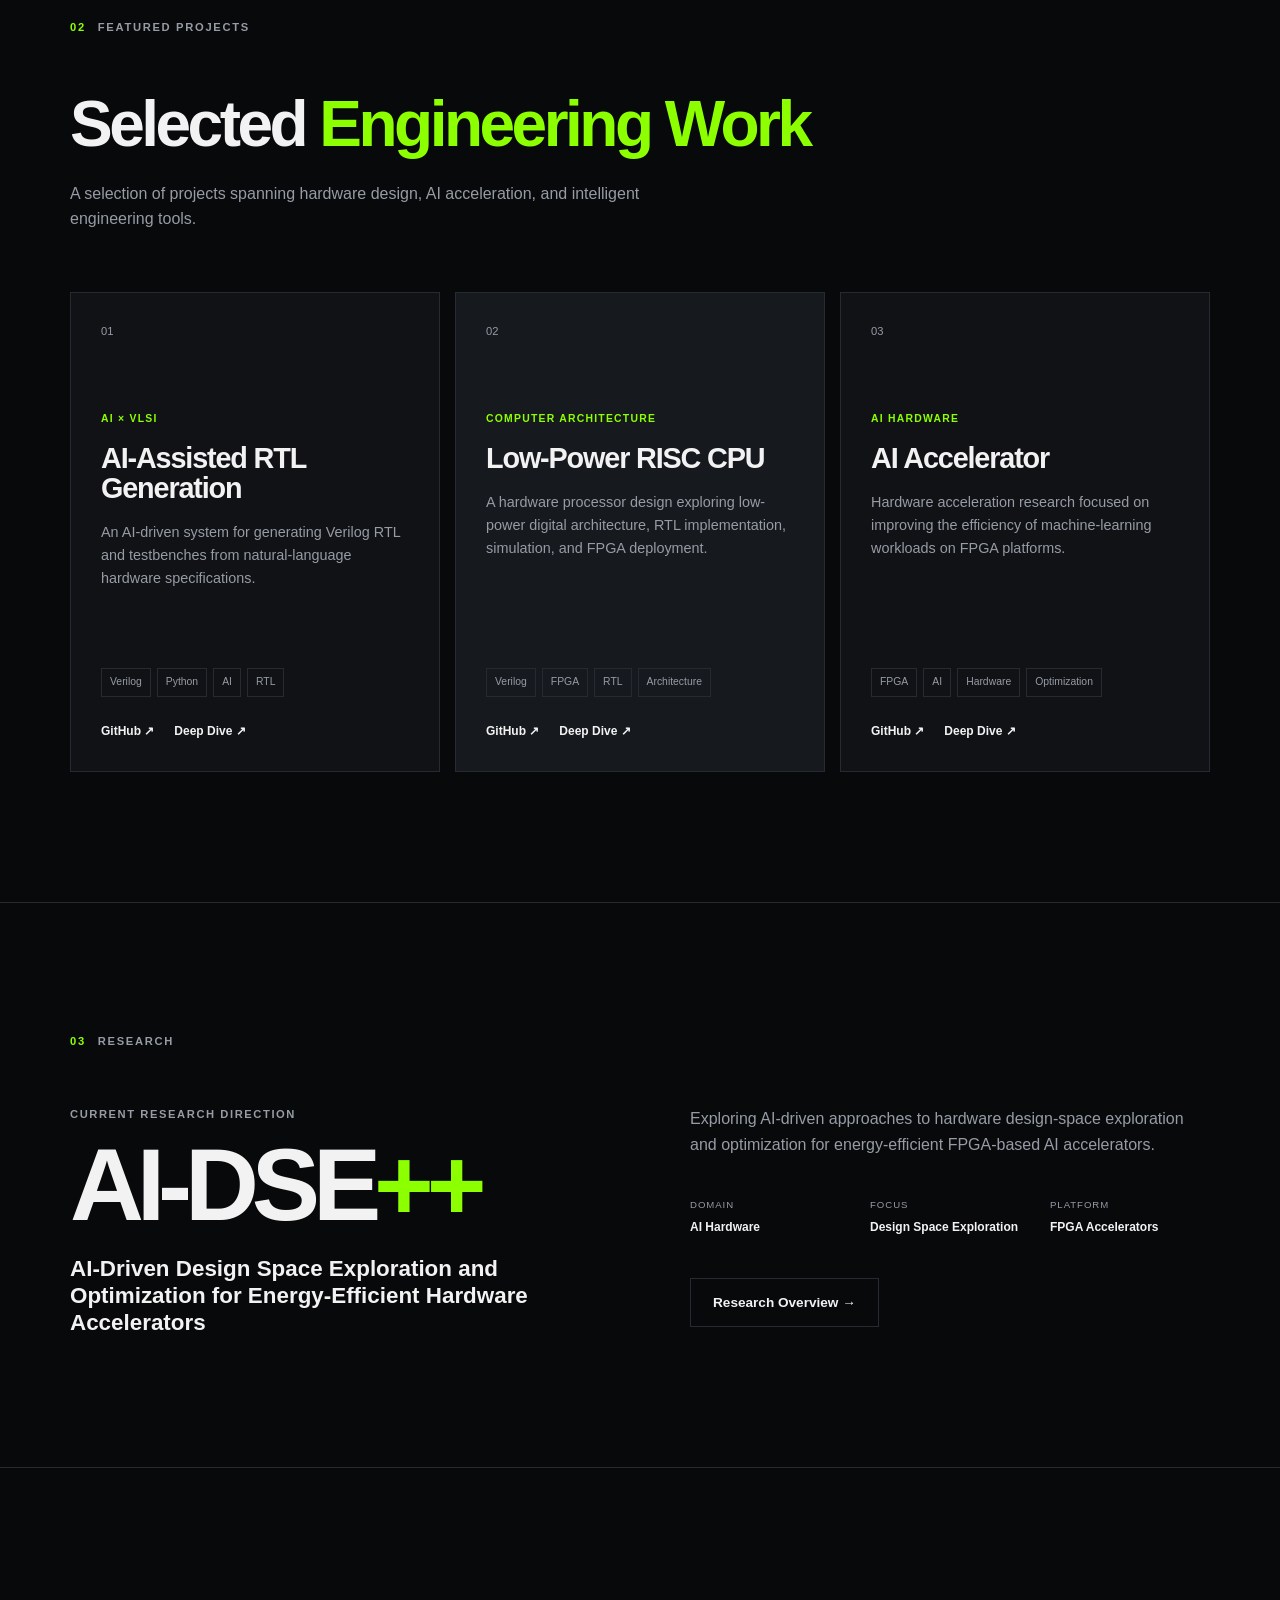
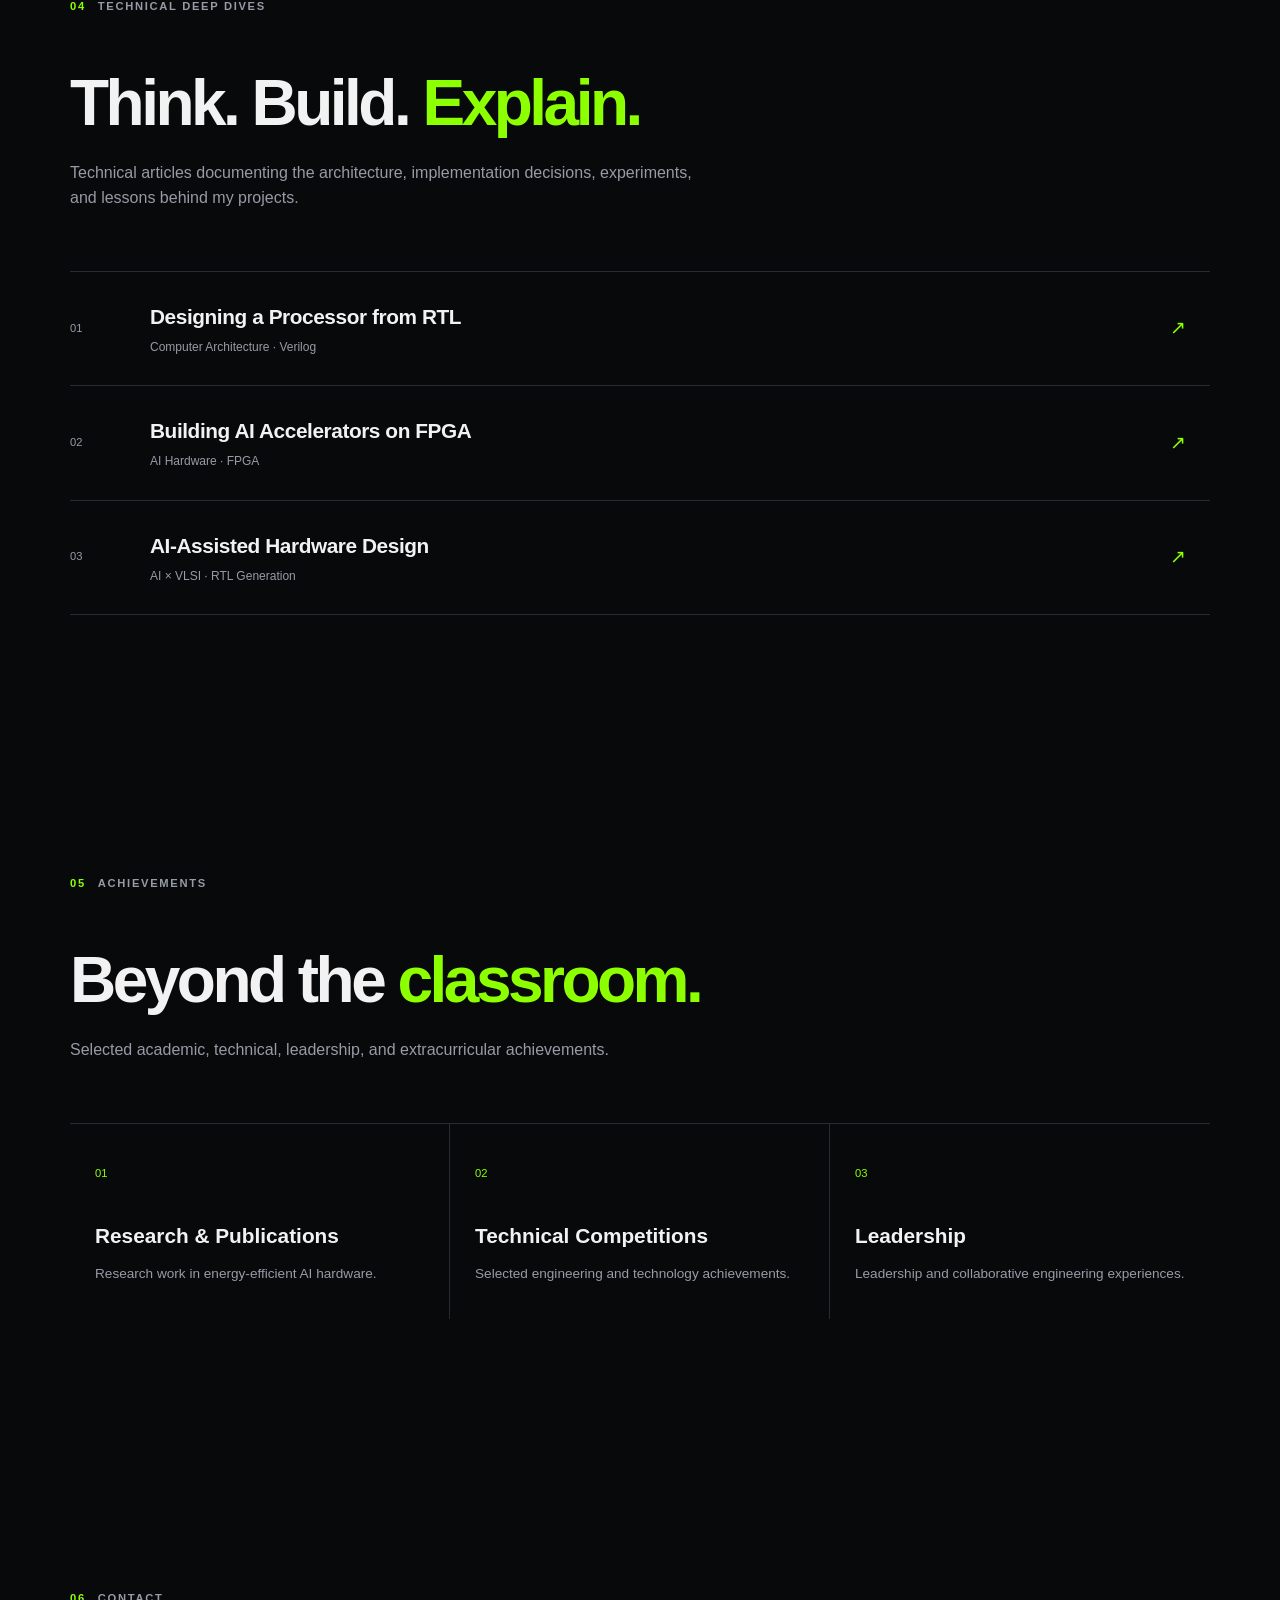
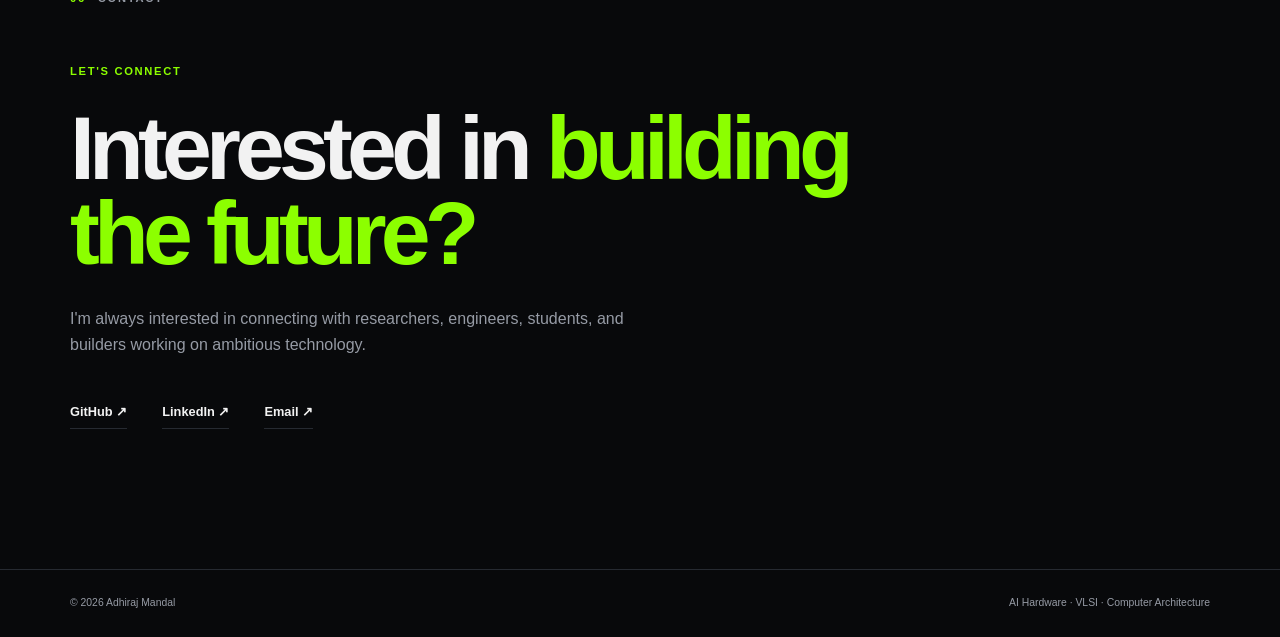
==== commit 61643e09: "Build initial portfolio homepage" ====
--- a/index.html
+++ b/index.html
@@ -22,7 +22,7 @@
         <div class="nav-container">
 
             <a href="#home" class="logo">
-                AM<span>.</span>
+                Adhiraj Mandal<span>.</span>
             </a>
 
             <nav class="nav-links">
@@ -57,8 +57,8 @@
                 </p>
 
                 <h1>
-                    Building
-                    <span>Intelligent</span>
+                    Adhiraj Mandal
+                    <span>Building Intelligent</span>
                     Hardware Systems.
                 </h1>
 
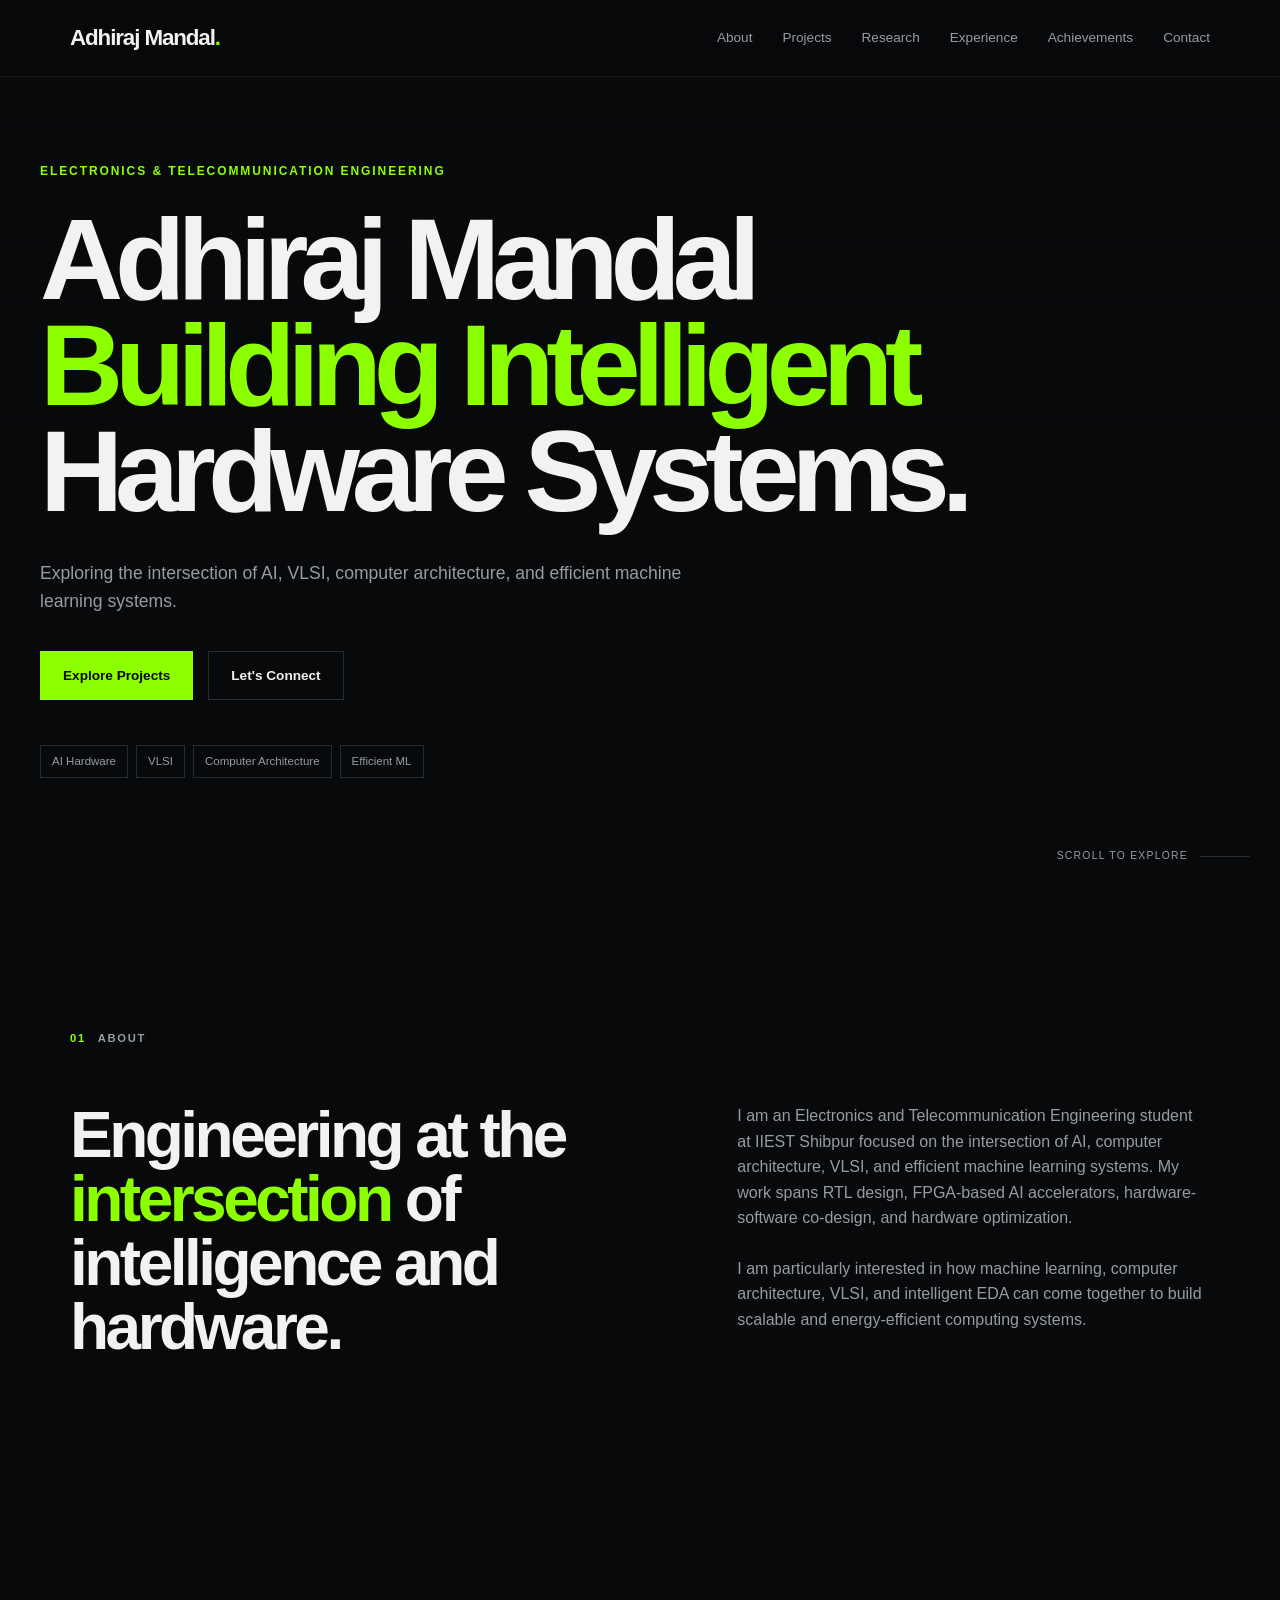
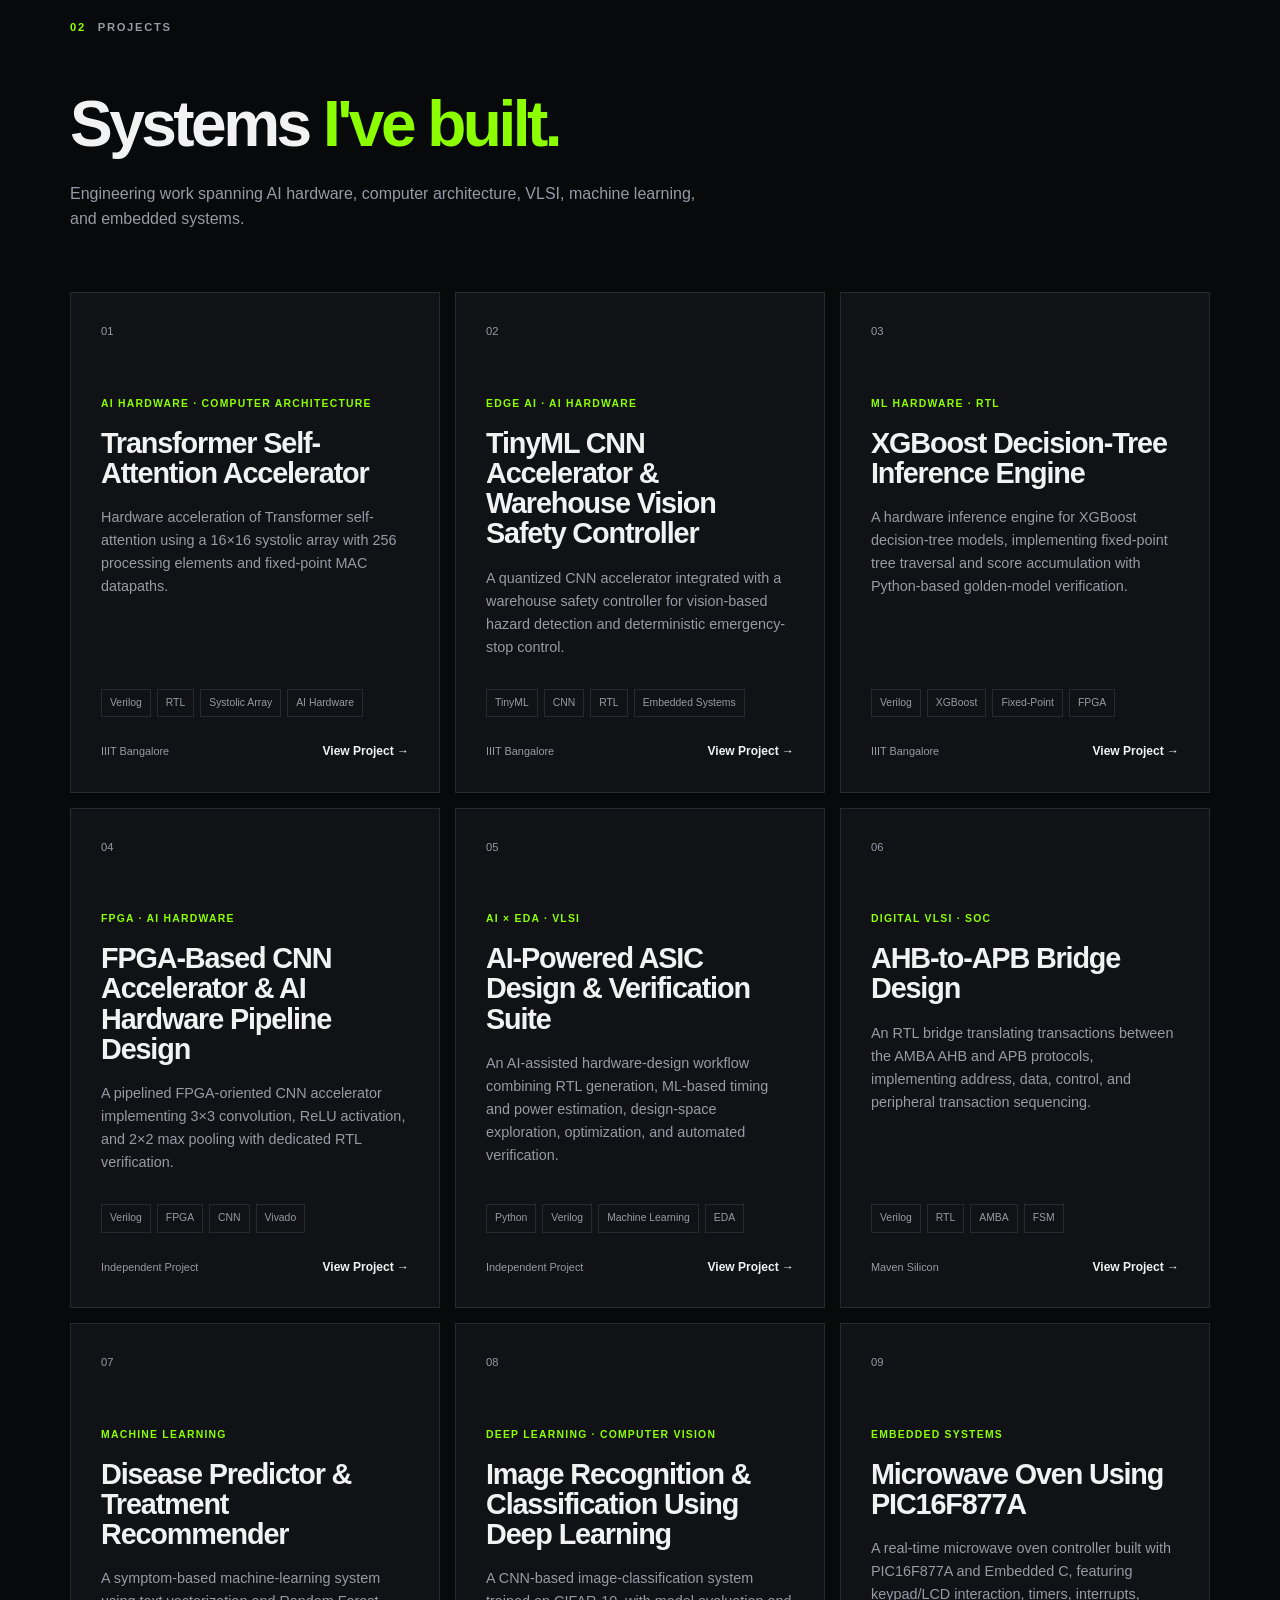
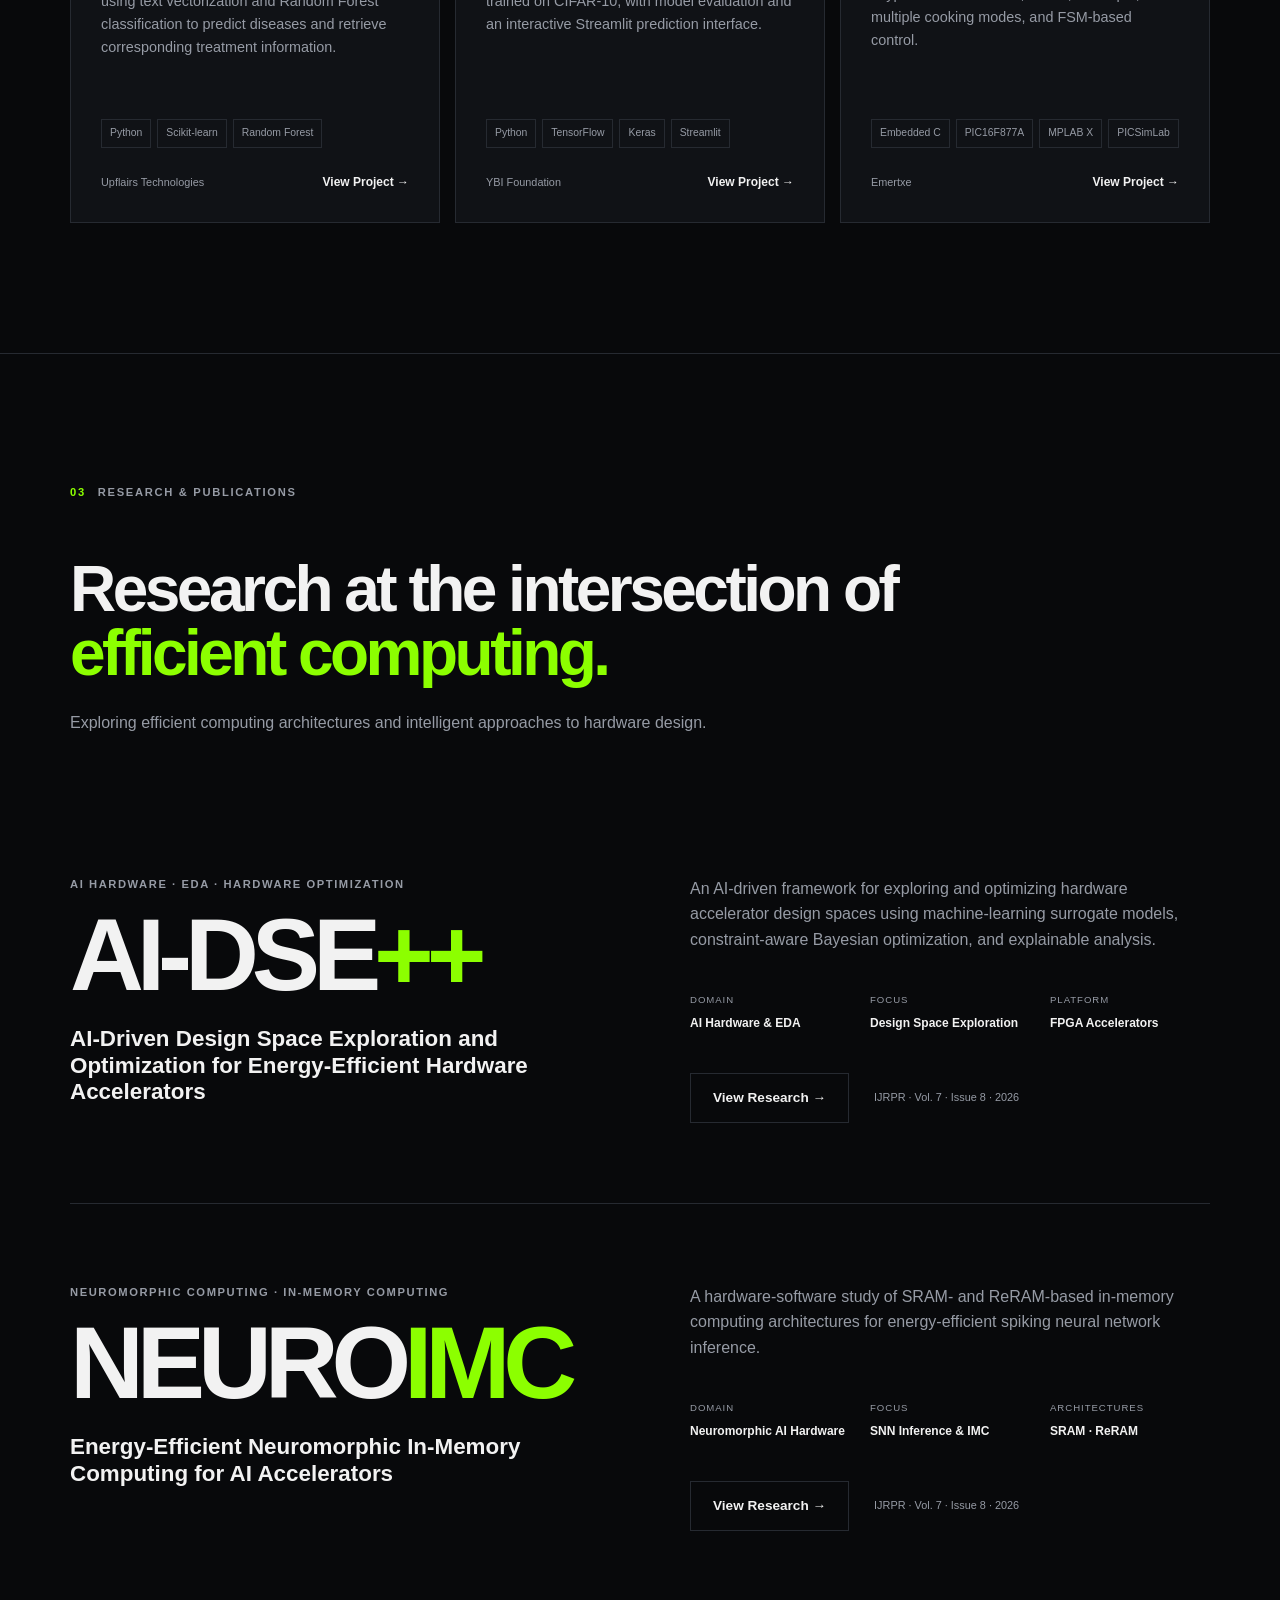
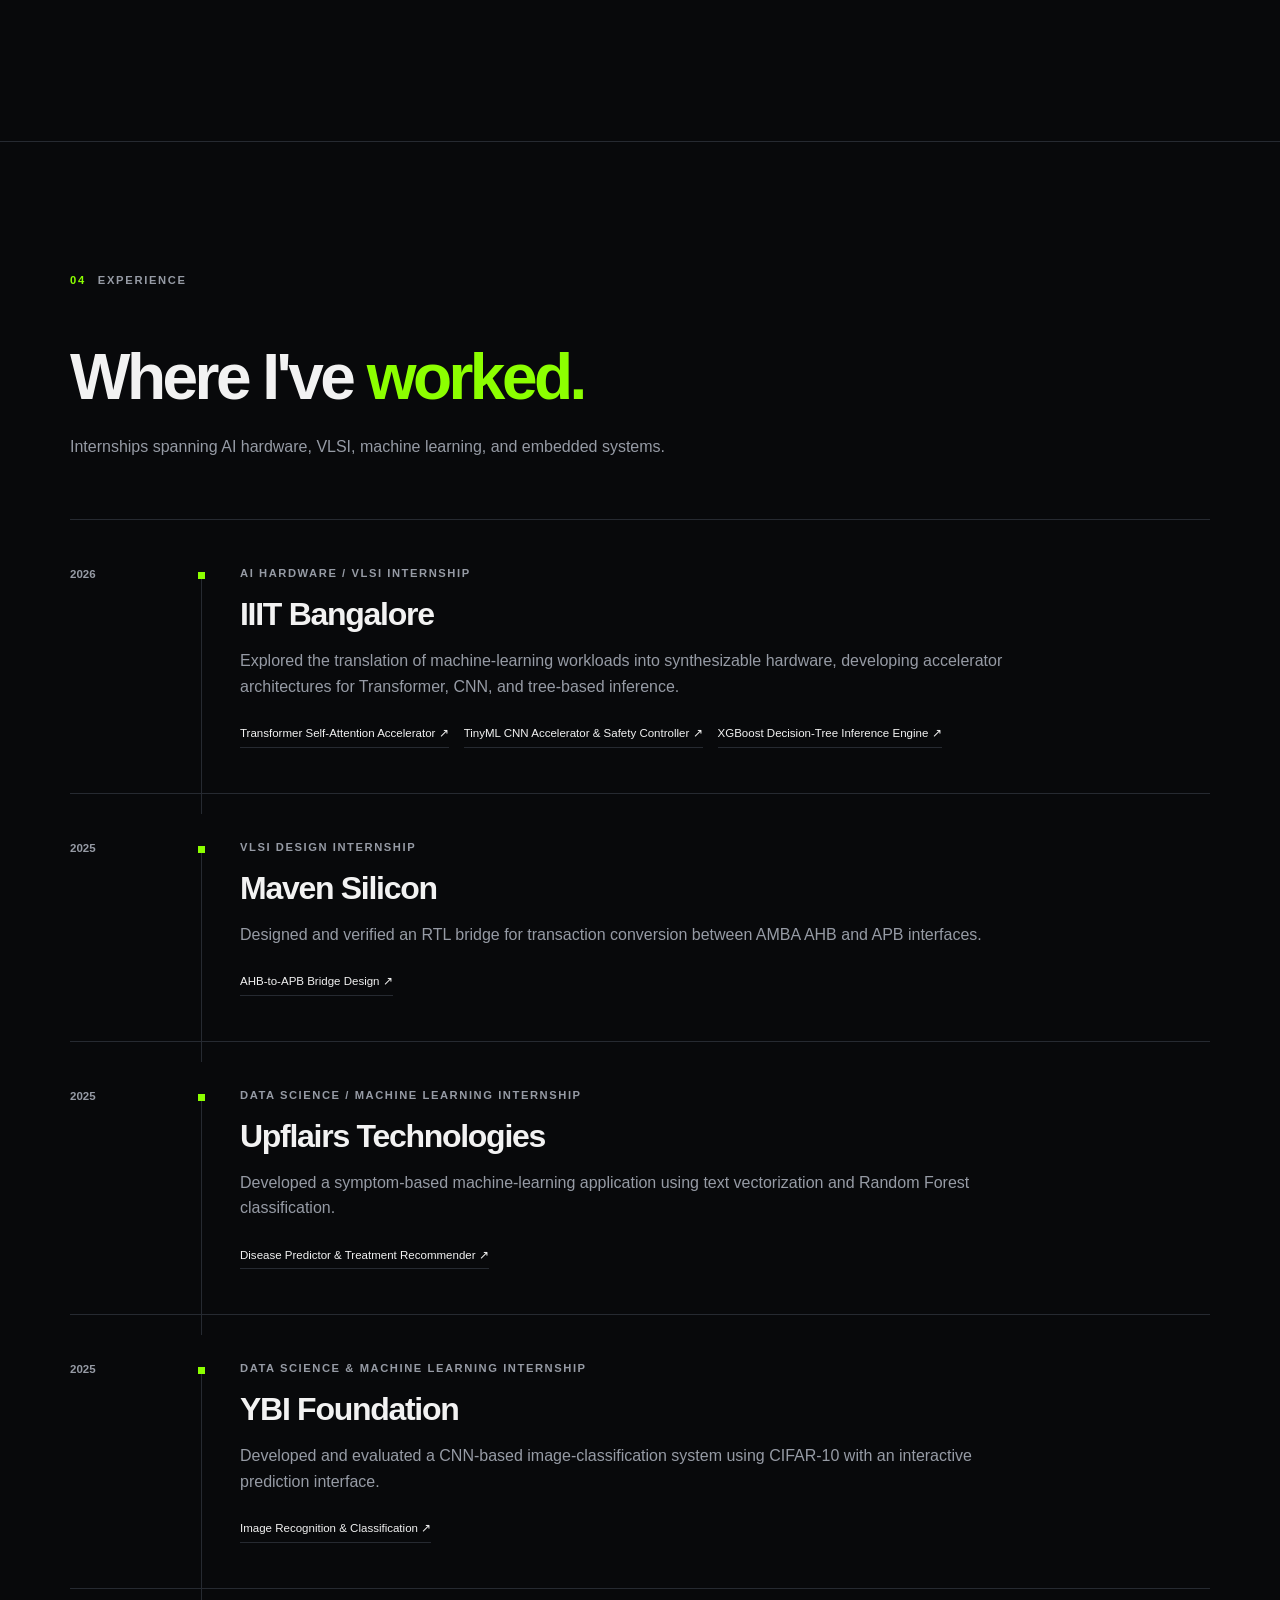
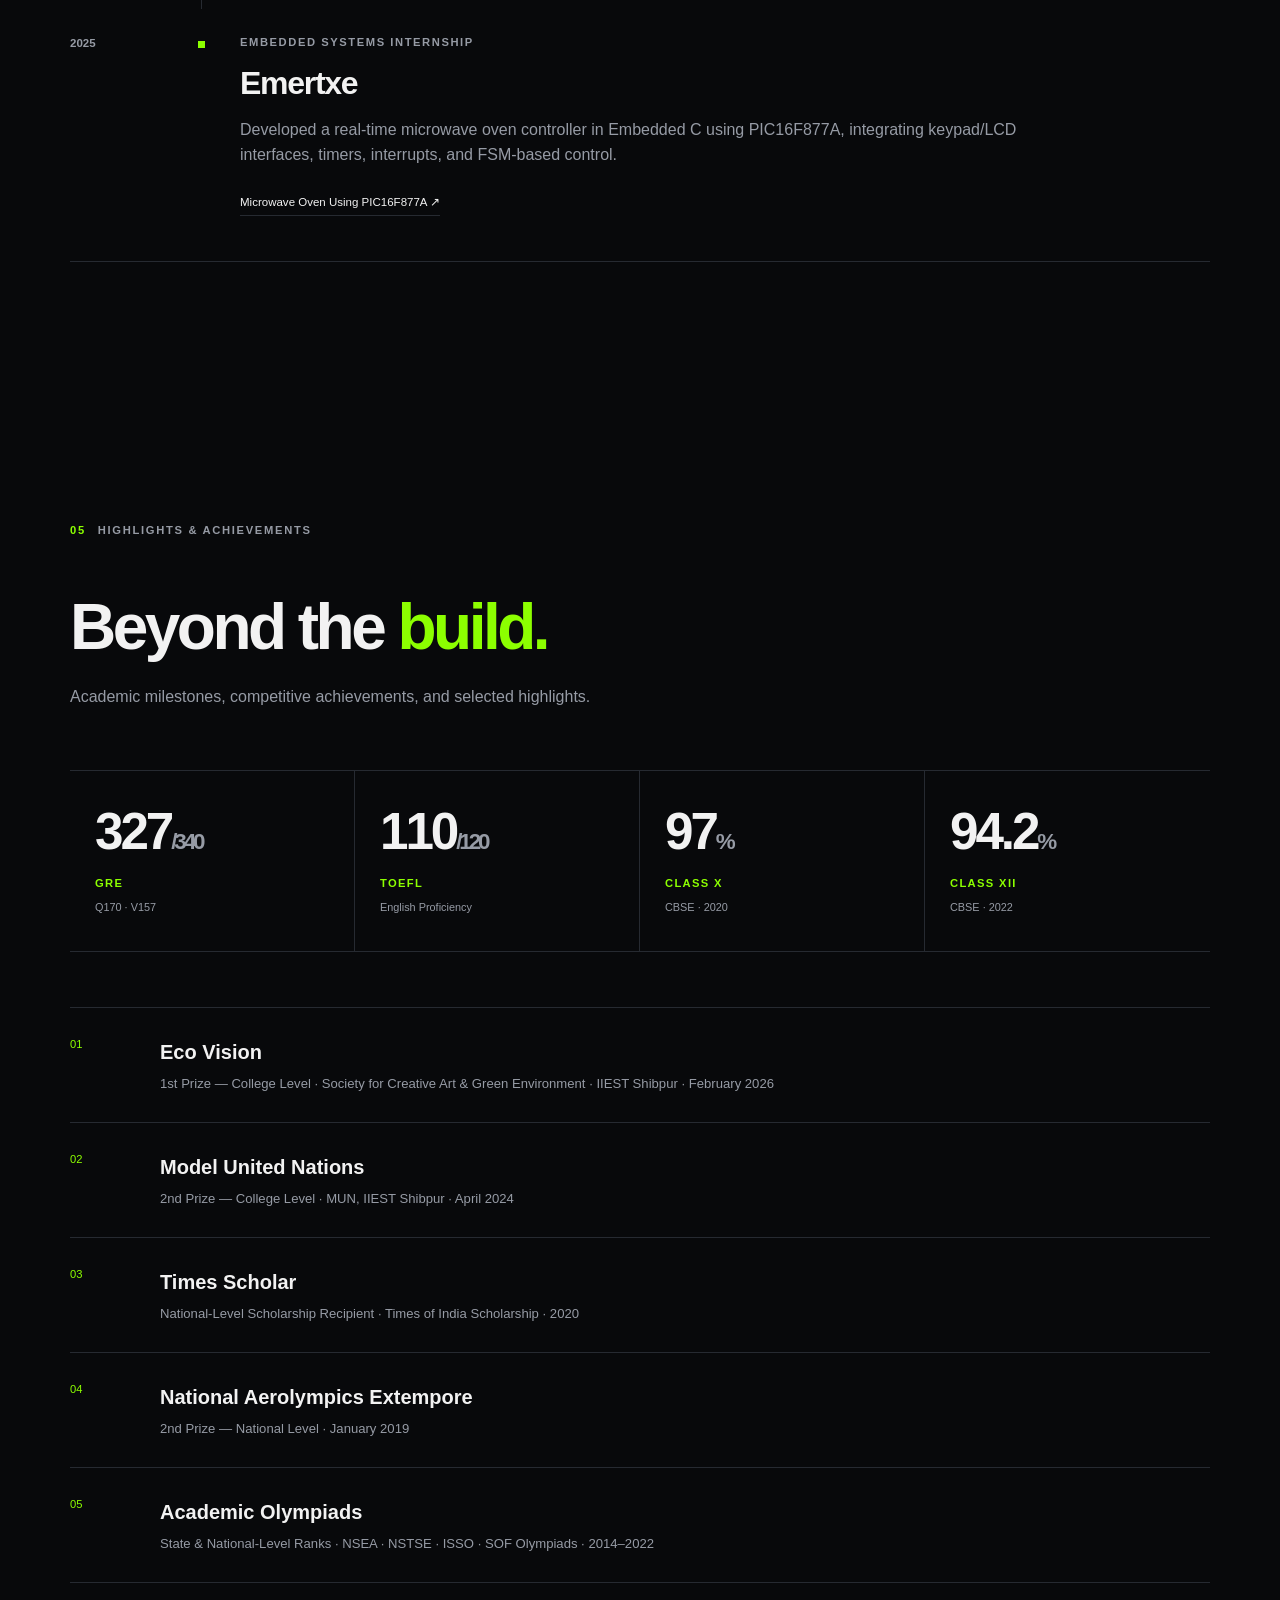
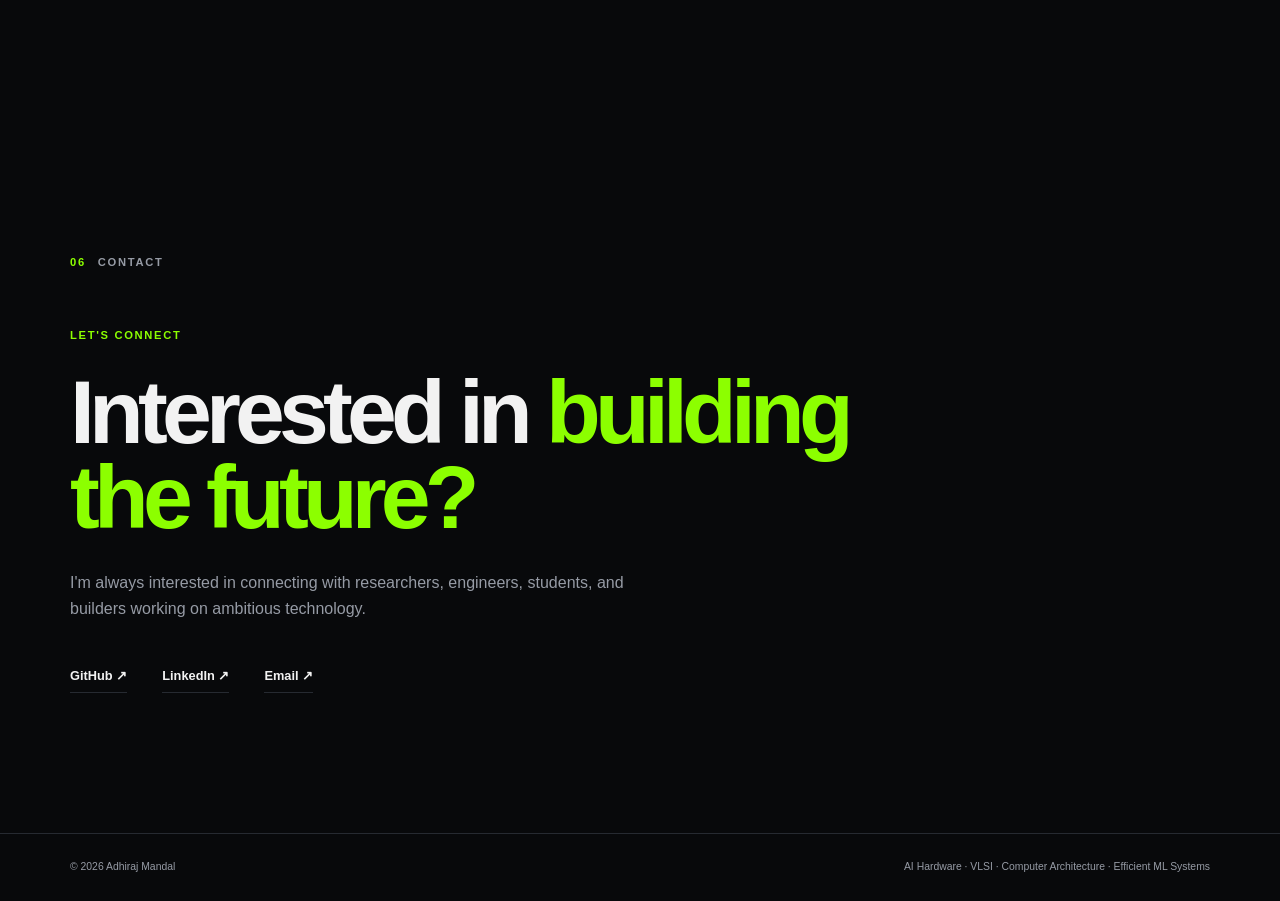
==== commit ed6ca6e0: "Build final MS portfolio website" ====
--- a/index.html
+++ b/index.html
@@ -1,559 +1,45 @@
 <!DOCTYPE html>
 <html lang="en">
 <head>
-    <meta charset="UTF-8">
-    <meta name="viewport" content="width=device-width, initial-scale=1.0">
-
-    <meta
-        name="description"
-        content="Adhiraj Mandal — Electronics and Telecommunication Engineering student focused on AI Hardware, VLSI, Computer Architecture, and Efficient ML Systems."
-    >
-
-    <title>Adhiraj Mandal | AI Hardware & VLSI</title>
-
-    <link rel="stylesheet" href="style.css">
+<meta charset="UTF-8"><meta name="viewport" content="width=device-width, initial-scale=1.0">
+<meta name="description" content="Adhiraj Mandal — Electronics and Telecommunication Engineering student focused on AI Hardware, VLSI, Computer Architecture, and Efficient ML Systems.">
+<title>Adhiraj Mandal | AI Hardware & VLSI</title><link rel="stylesheet" href="style.css">
 </head>
-
 <body>
-
-    <!-- ================= NAVIGATION ================= -->
-
-    <header class="navbar">
-        <div class="nav-container">
-
-            <a href="#home" class="logo">
-                Adhiraj Mandal<span>.</span>
-            </a>
-
-            <nav class="nav-links">
-                <a href="#about">About</a>
-                <a href="#projects">Projects</a>
-                <a href="#research">Research</a>
-                <a href="#deep-dives">Deep Dives</a>
-                <a href="#achievements">Achievements</a>
-                <a href="#contact">Contact</a>
-            </nav>
-
-            <button class="menu-toggle" aria-label="Toggle navigation">
-                ☰
-            </button>
-
-        </div>
-    </header>
-
-
-    <main>
-
-        <!-- ================= HERO ================= -->
-
-        <section id="home" class="hero">
-
-            <div class="hero-grid"></div>
-
-            <div class="hero-content">
-
-                <p class="eyebrow">
-                    ELECTRONICS & TELECOMMUNICATION ENGINEERING
-                </p>
-
-                <h1>
-                    Adhiraj Mandal
-                    <span>Building Intelligent</span>
-                    Hardware Systems.
-                </h1>
-
-                <p class="hero-description">
-                    Exploring the intersection of AI, VLSI, computer architecture,
-                    and efficient machine learning systems.
-                </p>
-
-                <div class="hero-buttons">
-
-                    <a href="#projects" class="btn btn-primary">
-                        Explore Projects
-                    </a>
-
-                    <a href="#" class="btn btn-secondary">
-                        View Resume
-                    </a>
-
-                </div>
-
-                <div class="hero-tags">
-                    <span>AI Hardware</span>
-                    <span>VLSI</span>
-                    <span>Computer Architecture</span>
-                    <span>Efficient ML</span>
-                </div>
-
-            </div>
-
-            <div class="scroll-indicator">
-                <span>SCROLL TO EXPLORE</span>
-                <div class="scroll-line"></div>
-            </div>
-
-        </section>
-
-
-        <!-- ================= ABOUT ================= -->
-
-        <section id="about" class="section about-section">
-
-            <div class="section-label">
-                <span>01</span>
-                ABOUT
-            </div>
-
-            <div class="about-content">
-
-                <div class="about-heading">
-                    <h2>
-                        Engineering at the
-                        <span>intersection</span>
-                        of intelligence and hardware.
-                    </h2>
-                </div>
-
-                <div class="about-text">
-
-                    <p>
-                        I am an Electronics and Telecommunication Engineering
-                        student interested in building systems where artificial
-                        intelligence meets computer hardware.
-                    </p>
-
-                    <p>
-                        My work spans RTL design, FPGA systems, computer
-                        architecture, AI accelerators, and AI-assisted hardware
-                        design.
-                    </p>
-
-                    <p>
-                        I am particularly interested in designing efficient
-                        computing systems for the next generation of
-                        machine-learning workloads.
-                    </p>
-
-                </div>
-
-            </div>
-
-        </section>
-
-
-        <!-- ================= PROJECTS ================= -->
-
-        <section id="projects" class="section projects-section">
-
-            <div class="section-label">
-                <span>02</span>
-                FEATURED PROJECTS
-            </div>
-
-            <div class="section-header">
-
-                <h2>
-                    Selected
-                    <span>Engineering Work</span>
-                </h2>
-
-                <p>
-                    A selection of projects spanning hardware design,
-                    AI acceleration, and intelligent engineering tools.
-                </p>
-
-            </div>
-
-
-            <div class="projects-grid">
-
-                <!-- Project 1 -->
-
-                <article class="project-card">
-
-                    <div class="project-number">
-                        01
-                    </div>
-
-                    <div class="project-category">
-                        AI × VLSI
-                    </div>
-
-                    <h3>
-                        AI-Assisted RTL Generation
-                    </h3>
-
-                    <p>
-                        An AI-driven system for generating Verilog RTL and
-                        testbenches from natural-language hardware specifications.
-                    </p>
-
-                    <div class="project-tags">
-                        <span>Verilog</span>
-                        <span>Python</span>
-                        <span>AI</span>
-                        <span>RTL</span>
-                    </div>
-
-                    <div class="project-links">
-                        <a href="#" class="text-link">GitHub ↗</a>
-                        <a href="#" class="text-link">Deep Dive ↗</a>
-                    </div>
-
-                </article>
-
-
-                <!-- Project 2 -->
-
-                <article class="project-card featured-card">
-
-                    <div class="project-number">
-                        02
-                    </div>
-
-                    <div class="project-category">
-                        COMPUTER ARCHITECTURE
-                    </div>
-
-                    <h3>
-                        Low-Power RISC CPU
-                    </h3>
-
-                    <p>
-                        A hardware processor design exploring low-power digital
-                        architecture, RTL implementation, simulation, and FPGA deployment.
-                    </p>
-
-                    <div class="project-tags">
-                        <span>Verilog</span>
-                        <span>FPGA</span>
-                        <span>RTL</span>
-                        <span>Architecture</span>
-                    </div>
-
-                    <div class="project-links">
-                        <a href="#" class="text-link">GitHub ↗</a>
-                        <a href="#" class="text-link">Deep Dive ↗</a>
-                    </div>
-
-                </article>
-
-
-                <!-- Project 3 -->
-
-                <article class="project-card">
-
-                    <div class="project-number">
-                        03
-                    </div>
-
-                    <div class="project-category">
-                        AI HARDWARE
-                    </div>
-
-                    <h3>
-                        AI Accelerator
-                    </h3>
-
-                    <p>
-                        Hardware acceleration research focused on improving the
-                        efficiency of machine-learning workloads on FPGA platforms.
-                    </p>
-
-                    <div class="project-tags">
-                        <span>FPGA</span>
-                        <span>AI</span>
-                        <span>Hardware</span>
-                        <span>Optimization</span>
-                    </div>
-
-                    <div class="project-links">
-                        <a href="#" class="text-link">GitHub ↗</a>
-                        <a href="#" class="text-link">Deep Dive ↗</a>
-                    </div>
-
-                </article>
-
-            </div>
-
-        </section>
-
-
-        <!-- ================= RESEARCH ================= -->
-
-        <section id="research" class="section research-section">
-
-            <div class="section-label">
-                <span>03</span>
-                RESEARCH
-            </div>
-
-            <div class="research-container">
-
-                <div class="research-intro">
-
-                    <p class="research-kicker">
-                        CURRENT RESEARCH DIRECTION
-                    </p>
-
-                    <h2>
-                        AI-DSE<span>++</span>
-                    </h2>
-
-                    <h3>
-                        AI-Driven Design Space Exploration and Optimization
-                        for Energy-Efficient Hardware Accelerators
-                    </h3>
-
-                </div>
-
-                <div class="research-details">
-
-                    <p>
-                        Exploring AI-driven approaches to hardware design-space
-                        exploration and optimization for energy-efficient
-                        FPGA-based AI accelerators.
-                    </p>
-
-                    <div class="research-meta">
-
-                        <div>
-                            <span>DOMAIN</span>
-                            <strong>AI Hardware</strong>
-                        </div>
-
-                        <div>
-                            <span>FOCUS</span>
-                            <strong>Design Space Exploration</strong>
-                        </div>
-
-                        <div>
-                            <span>PLATFORM</span>
-                            <strong>FPGA Accelerators</strong>
-                        </div>
-
-                    </div>
-
-                    <a href="#" class="btn btn-secondary">
-                        Research Overview →
-                    </a>
-
-                </div>
-
-            </div>
-
-        </section>
-
-
-        <!-- ================= DEEP DIVES ================= -->
-
-        <section id="deep-dives" class="section deep-dives-section">
-
-            <div class="section-label">
-                <span>04</span>
-                TECHNICAL DEEP DIVES
-            </div>
-
-            <div class="section-header">
-
-                <h2>
-                    Think. Build.
-                    <span>Explain.</span>
-                </h2>
-
-                <p>
-                    Technical articles documenting the architecture,
-                    implementation decisions, experiments, and lessons
-                    behind my projects.
-                </p>
-
-            </div>
-
-
-            <div class="articles-list">
-
-                <a href="#" class="article-row">
-
-                    <span class="article-number">01</span>
-
-                    <div>
-                        <h3>
-                            Designing a Processor from RTL
-                        </h3>
-                        <p>
-                            Computer Architecture · Verilog
-                        </p>
-                    </div>
-
-                    <span class="article-arrow">↗</span>
-
-                </a>
-
-
-                <a href="#" class="article-row">
-
-                    <span class="article-number">02</span>
-
-                    <div>
-                        <h3>
-                            Building AI Accelerators on FPGA
-                        </h3>
-                        <p>
-                            AI Hardware · FPGA
-                        </p>
-                    </div>
-
-                    <span class="article-arrow">↗</span>
-
-                </a>
-
-
-                <a href="#" class="article-row">
-
-                    <span class="article-number">03</span>
-
-                    <div>
-                        <h3>
-                            AI-Assisted Hardware Design
-                        </h3>
-                        <p>
-                            AI × VLSI · RTL Generation
-                        </p>
-                    </div>
-
-                    <span class="article-arrow">↗</span>
-
-                </a>
-
-            </div>
-
-        </section>
-
-
-        <!-- ================= ACHIEVEMENTS ================= -->
-
-        <section id="achievements" class="section achievements-section">
-
-            <div class="section-label">
-                <span>05</span>
-                ACHIEVEMENTS
-            </div>
-
-            <div class="section-header">
-
-                <h2>
-                    Beyond the
-                    <span>classroom.</span>
-                </h2>
-
-                <p>
-                    Selected academic, technical, leadership, and
-                    extracurricular achievements.
-                </p>
-
-            </div>
-
-            <div class="achievement-grid">
-
-                <div class="achievement-item">
-                    <span>01</span>
-                    <h3>Research & Publications</h3>
-                    <p>
-                        Research work in energy-efficient AI hardware.
-                    </p>
-                </div>
-
-                <div class="achievement-item">
-                    <span>02</span>
-                    <h3>Technical Competitions</h3>
-                    <p>
-                        Selected engineering and technology achievements.
-                    </p>
-                </div>
-
-                <div class="achievement-item">
-                    <span>03</span>
-                    <h3>Leadership</h3>
-                    <p>
-                        Leadership and collaborative engineering experiences.
-                    </p>
-                </div>
-
-            </div>
-
-        </section>
-
-
-        <!-- ================= CONTACT ================= -->
-
-        <section id="contact" class="section contact-section">
-
-            <div class="section-label">
-                <span>06</span>
-                CONTACT
-            </div>
-
-            <div class="contact-content">
-
-                <p class="contact-kicker">
-                    LET'S CONNECT
-                </p>
-
-                <h2>
-                    Interested in
-                    <span>building the future?</span>
-                </h2>
-
-                <p>
-                    I'm always interested in connecting with researchers,
-                    engineers, students, and builders working on ambitious
-                    technology.
-                </p>
-
-                <div class="contact-links">
-
-                    <a href="#" class="contact-link">
-                        GitHub ↗
-                    </a>
-
-                    <a href="#" class="contact-link">
-                        LinkedIn ↗
-                    </a>
-
-                    <a href="mailto:your-email@example.com" class="contact-link">
-                        Email ↗
-                    </a>
-
-                </div>
-
-            </div>
-
-        </section>
-
-    </main>
-
-
-    <!-- ================= FOOTER ================= -->
-
-    <footer>
-
-        <div class="footer-container">
-
-            <p>
-                © 2026 Adhiraj Mandal
-            </p>
-
-            <p>
-                AI Hardware · VLSI · Computer Architecture
-            </p>
-
-        </div>
-
-    </footer>
-
-
-    <script src="script.js"></script>
-
-</body>
-</html>+<header class="navbar"><div class="nav-container"><a href="#home" class="logo">Adhiraj Mandal<span>.</span></a><nav class="nav-links"><a href="#about">About</a><a href="#projects">Projects</a><a href="#research">Research</a><a href="#experience">Experience</a><a href="#achievements">Achievements</a><a href="#contact">Contact</a></nav><button class="menu-toggle" aria-label="Toggle navigation">☰</button></div></header>
+<main>
+<section id="home" class="hero"><div class="hero-grid"></div><div class="hero-content"><p class="eyebrow">ELECTRONICS & TELECOMMUNICATION ENGINEERING</p><h1>Adhiraj Mandal <span>Building Intelligent</span> Hardware Systems.</h1><p class="hero-description">Exploring the intersection of AI, VLSI, computer architecture, and efficient machine learning systems.</p><div class="hero-buttons"><a href="#projects" class="btn btn-primary">Explore Projects</a><a href="#contact" class="btn btn-secondary">Let's Connect</a></div><div class="hero-tags"><span>AI Hardware</span><span>VLSI</span><span>Computer Architecture</span><span>Efficient ML</span></div></div><div class="scroll-indicator"><span>SCROLL TO EXPLORE</span><div class="scroll-line"></div></div></section>
+<section id="about" class="section about-section"><div class="section-label"><span>01</span> ABOUT</div><div class="about-content"><div class="about-heading"><h2>Engineering at the <span>intersection</span> of intelligence and hardware.</h2></div><div class="about-text"><p>I am an Electronics and Telecommunication Engineering student at IIEST Shibpur focused on the intersection of AI, computer architecture, VLSI, and efficient machine learning systems. My work spans RTL design, FPGA-based AI accelerators, hardware-software co-design, and hardware optimization.</p><p>I am particularly interested in how machine learning, computer architecture, VLSI, and intelligent EDA can come together to build scalable and energy-efficient computing systems.</p></div></div></section>
+<section id="projects" class="section projects-section"><div class="section-label"><span>02</span> PROJECTS</div><div class="section-header"><h2>Systems <span>I've built.</span></h2><p>Engineering work spanning AI hardware, computer architecture, VLSI, machine learning, and embedded systems.</p></div><div class="projects-grid">
+<article class="project-card" data-link="projects/transformer-self-attention.html"><div class="project-number">01</div><div class="project-category">AI HARDWARE · COMPUTER ARCHITECTURE</div><h3>Transformer Self-Attention Accelerator</h3><p>Hardware acceleration of Transformer self-attention using a 16×16 systolic array with 256 processing elements and fixed-point MAC datapaths.</p><div class="project-tags"><span>Verilog</span><span>RTL</span><span>Systolic Array</span><span>AI Hardware</span></div><div class="project-footer"><span>IIIT Bangalore</span><span class="text-link">View Project →</span></div></article>
+<article class="project-card" data-link="projects/tinyml-cnn-safety.html"><div class="project-number">02</div><div class="project-category">EDGE AI · AI HARDWARE</div><h3>TinyML CNN Accelerator & Warehouse Vision Safety Controller</h3><p>A quantized CNN accelerator integrated with a warehouse safety controller for vision-based hazard detection and deterministic emergency-stop control.</p><div class="project-tags"><span>TinyML</span><span>CNN</span><span>RTL</span><span>Embedded Systems</span></div><div class="project-footer"><span>IIIT Bangalore</span><span class="text-link">View Project →</span></div></article>
+<article class="project-card" data-link="projects/xgboost-inference-engine.html"><div class="project-number">03</div><div class="project-category">ML HARDWARE · RTL</div><h3>XGBoost Decision-Tree Inference Engine</h3><p>A hardware inference engine for XGBoost decision-tree models, implementing fixed-point tree traversal and score accumulation with Python-based golden-model verification.</p><div class="project-tags"><span>Verilog</span><span>XGBoost</span><span>Fixed-Point</span><span>FPGA</span></div><div class="project-footer"><span>IIIT Bangalore</span><span class="text-link">View Project →</span></div></article>
+<article class="project-card" data-link="projects/fpga-cnn-accelerator.html"><div class="project-number">04</div><div class="project-category">FPGA · AI HARDWARE</div><h3>FPGA-Based CNN Accelerator & AI Hardware Pipeline Design</h3><p>A pipelined FPGA-oriented CNN accelerator implementing 3×3 convolution, ReLU activation, and 2×2 max pooling with dedicated RTL verification.</p><div class="project-tags"><span>Verilog</span><span>FPGA</span><span>CNN</span><span>Vivado</span></div><div class="project-footer"><span>Independent Project</span><span class="text-link">View Project →</span></div></article>
+<article class="project-card" data-link="projects/ai-powered-asic-suite.html"><div class="project-number">05</div><div class="project-category">AI × EDA · VLSI</div><h3>AI-Powered ASIC Design & Verification Suite</h3><p>An AI-assisted hardware-design workflow combining RTL generation, ML-based timing and power estimation, design-space exploration, optimization, and automated verification.</p><div class="project-tags"><span>Python</span><span>Verilog</span><span>Machine Learning</span><span>EDA</span></div><div class="project-footer"><span>Independent Project</span><span class="text-link">View Project →</span></div></article>
+<article class="project-card" data-link="projects/ahb-apb-bridge.html"><div class="project-number">06</div><div class="project-category">DIGITAL VLSI · SOC</div><h3>AHB-to-APB Bridge Design</h3><p>An RTL bridge translating transactions between the AMBA AHB and APB protocols, implementing address, data, control, and peripheral transaction sequencing.</p><div class="project-tags"><span>Verilog</span><span>RTL</span><span>AMBA</span><span>FSM</span></div><div class="project-footer"><span>Maven Silicon</span><span class="text-link">View Project →</span></div></article>
+<article class="project-card" data-link="projects/disease-predictor.html"><div class="project-number">07</div><div class="project-category">MACHINE LEARNING</div><h3>Disease Predictor & Treatment Recommender</h3><p>A symptom-based machine-learning system using text vectorization and Random Forest classification to predict diseases and retrieve corresponding treatment information.</p><div class="project-tags"><span>Python</span><span>Scikit-learn</span><span>Random Forest</span></div><div class="project-footer"><span>Upflairs Technologies</span><span class="text-link">View Project →</span></div></article>
+<article class="project-card" data-link="projects/image-classification.html"><div class="project-number">08</div><div class="project-category">DEEP LEARNING · COMPUTER VISION</div><h3>Image Recognition & Classification Using Deep Learning</h3><p>A CNN-based image-classification system trained on CIFAR-10, with model evaluation and an interactive Streamlit prediction interface.</p><div class="project-tags"><span>Python</span><span>TensorFlow</span><span>Keras</span><span>Streamlit</span></div><div class="project-footer"><span>YBI Foundation</span><span class="text-link">View Project →</span></div></article>
+<article class="project-card" data-link="projects/pic16f877a-microwave.html"><div class="project-number">09</div><div class="project-category">EMBEDDED SYSTEMS</div><h3>Microwave Oven Using PIC16F877A</h3><p>A real-time microwave oven controller built with PIC16F877A and Embedded C, featuring keypad/LCD interaction, timers, interrupts, multiple cooking modes, and FSM-based control.</p><div class="project-tags"><span>Embedded C</span><span>PIC16F877A</span><span>MPLAB X</span><span>PICSimLab</span></div><div class="project-footer"><span>Emertxe</span><span class="text-link">View Project →</span></div></article>
+</div></section>
+<section id="research" class="section research-section"><div class="section-label"><span>03</span> RESEARCH & PUBLICATIONS</div><div class="section-header"><h2>Research at the intersection of <span>efficient computing.</span></h2><p>Exploring efficient computing architectures and intelligent approaches to hardware design.</p></div><div class="research-list">
+<article class="research-entry"><div class="research-intro"><p class="research-kicker">AI HARDWARE · EDA · HARDWARE OPTIMIZATION</p><h2>AI-DSE<span>++</span></h2><h3>AI-Driven Design Space Exploration and Optimization for Energy-Efficient Hardware Accelerators</h3></div><div class="research-details"><p>An AI-driven framework for exploring and optimizing hardware accelerator design spaces using machine-learning surrogate models, constraint-aware Bayesian optimization, and explainable analysis.</p><div class="research-meta"><div><span>DOMAIN</span><strong>AI Hardware & EDA</strong></div><div><span>FOCUS</span><strong>Design Space Exploration</strong></div><div><span>PLATFORM</span><strong>FPGA Accelerators</strong></div></div><div class="research-actions"><a href="research/ai-dse.html" class="btn btn-secondary">View Research →</a><span class="publication-note">IJRPR · Vol. 7 · Issue 8 · 2026</span></div></div></article>
+<article class="research-entry"><div class="research-intro"><p class="research-kicker">NEUROMORPHIC COMPUTING · IN-MEMORY COMPUTING</p><h2>NEURO<span>IMC</span></h2><h3>Energy-Efficient Neuromorphic In-Memory Computing for AI Accelerators</h3></div><div class="research-details"><p>A hardware-software study of SRAM- and ReRAM-based in-memory computing architectures for energy-efficient spiking neural network inference.</p><div class="research-meta"><div><span>DOMAIN</span><strong>Neuromorphic AI Hardware</strong></div><div><span>FOCUS</span><strong>SNN Inference & IMC</strong></div><div><span>ARCHITECTURES</span><strong>SRAM · ReRAM</strong></div></div><div class="research-actions"><a href="research/neuromorphic-imc.html" class="btn btn-secondary">View Research →</a><span class="publication-note">IJRPR · Vol. 7 · Issue 8 · 2026</span></div></div></article>
+</div></section>
+<section id="experience" class="section experience-section"><div class="section-label"><span>04</span> EXPERIENCE</div><div class="section-header"><h2>Where I've <span>worked.</span></h2><p>Internships spanning AI hardware, VLSI, machine learning, and embedded systems.</p></div><div class="timeline">
+<div class="timeline-item"><div class="timeline-year">2026</div><div class="timeline-marker"></div><div class="timeline-content"><p class="experience-kicker">AI HARDWARE / VLSI INTERNSHIP</p><h3>IIIT Bangalore</h3><p>Explored the translation of machine-learning workloads into synthesizable hardware, developing accelerator architectures for Transformer, CNN, and tree-based inference.</p><div class="experience-projects"><a href="projects/transformer-self-attention.html">Transformer Self-Attention Accelerator ↗</a><a href="projects/tinyml-cnn-safety.html">TinyML CNN Accelerator & Safety Controller ↗</a><a href="projects/xgboost-inference-engine.html">XGBoost Decision-Tree Inference Engine ↗</a></div></div></div>
+<div class="timeline-item"><div class="timeline-year">2025</div><div class="timeline-marker"></div><div class="timeline-content"><p class="experience-kicker">VLSI DESIGN INTERNSHIP</p><h3>Maven Silicon</h3><p>Designed and verified an RTL bridge for transaction conversion between AMBA AHB and APB interfaces.</p><div class="experience-projects"><a href="projects/ahb-apb-bridge.html">AHB-to-APB Bridge Design ↗</a></div></div></div>
+<div class="timeline-item"><div class="timeline-year">2025</div><div class="timeline-marker"></div><div class="timeline-content"><p class="experience-kicker">DATA SCIENCE / MACHINE LEARNING INTERNSHIP</p><h3>Upflairs Technologies</h3><p>Developed a symptom-based machine-learning application using text vectorization and Random Forest classification.</p><div class="experience-projects"><a href="projects/disease-predictor.html">Disease Predictor & Treatment Recommender ↗</a></div></div></div>
+<div class="timeline-item"><div class="timeline-year">2025</div><div class="timeline-marker"></div><div class="timeline-content"><p class="experience-kicker">DATA SCIENCE & MACHINE LEARNING INTERNSHIP</p><h3>YBI Foundation</h3><p>Developed and evaluated a CNN-based image-classification system using CIFAR-10 with an interactive prediction interface.</p><div class="experience-projects"><a href="projects/image-classification.html">Image Recognition & Classification ↗</a></div></div></div>
+<div class="timeline-item"><div class="timeline-year">2025</div><div class="timeline-marker"></div><div class="timeline-content"><p class="experience-kicker">EMBEDDED SYSTEMS INTERNSHIP</p><h3>Emertxe</h3><p>Developed a real-time microwave oven controller in Embedded C using PIC16F877A, integrating keypad/LCD interfaces, timers, interrupts, and FSM-based control.</p><div class="experience-projects"><a href="projects/pic16f877a-microwave.html">Microwave Oven Using PIC16F877A ↗</a></div></div></div>
+</div></section>
+<section id="achievements" class="section achievements-section"><div class="section-label"><span>05</span> HIGHLIGHTS & ACHIEVEMENTS</div><div class="section-header"><h2>Beyond the <span>build.</span></h2><p>Academic milestones, competitive achievements, and selected highlights.</p></div><div class="academic-profile"><div class="metric"><strong>327<span>/340</span></strong><label>GRE</label><small>Q170 · V157</small></div><div class="metric"><strong>110<span>/120</span></strong><label>TOEFL</label><small>English Proficiency</small></div><div class="metric"><strong>97<span>%</span></strong><label>CLASS X</label><small>CBSE · 2020</small></div><div class="metric"><strong>94.2<span>%</span></strong><label>CLASS XII</label><small>CBSE · 2022</small></div></div><div class="achievement-list">
+<div class="achievement-row"><span>01</span><div><h3>Eco Vision</h3><p>1st Prize — College Level · Society for Creative Art & Green Environment · IIEST Shibpur · February 2026</p></div></div>
+<div class="achievement-row"><span>02</span><div><h3>Model United Nations</h3><p>2nd Prize — College Level · MUN, IIEST Shibpur · April 2024</p></div></div>
+<div class="achievement-row"><span>03</span><div><h3>Times Scholar</h3><p>National-Level Scholarship Recipient · Times of India Scholarship · 2020</p></div></div>
+<div class="achievement-row"><span>04</span><div><h3>National Aerolympics Extempore</h3><p>2nd Prize — National Level · January 2019</p></div></div>
+<div class="achievement-row"><span>05</span><div><h3>Academic Olympiads</h3><p>State & National-Level Ranks · NSEA · NSTSE · ISSO · SOF Olympiads · 2014–2022</p></div></div>
+</div></section>
+<section id="contact" class="section contact-section"><div class="section-label"><span>06</span> CONTACT</div><div class="contact-content"><p class="contact-kicker">LET'S CONNECT</p><h2>Interested in <span>building the future?</span></h2><p>I'm always interested in connecting with researchers, engineers, students, and builders working on ambitious technology.</p><div class="contact-links"><a href="https://github.com/" class="contact-link">GitHub ↗</a><a href="https://www.linkedin.com/" class="contact-link">LinkedIn ↗</a><a href="mailto:your-email@example.com" class="contact-link">Email ↗</a></div></div></section>
+</main>
+<footer><div class="footer-container"><p>© 2026 Adhiraj Mandal</p><p>AI Hardware · VLSI · Computer Architecture · Efficient ML Systems</p></div></footer>
+<script src="script.js"></script></body></html>
--- a/style.css
+++ b/style.css
@@ -1,869 +1,4 @@
-/* =====================================================
-   GLOBAL
-===================================================== */
-
-:root {
-    --bg: #08090b;
-    --surface: #101216;
-    --surface-light: #16191e;
-    --text: #f2f2f2;
-    --muted: #969ba5;
-    --border: #262a31;
-    --accent: #8cff00;
-    --max-width: 1200px;
-}
-
-* {
-    margin: 0;
-    padding: 0;
-    box-sizing: border-box;
-}
-
-html {
-    scroll-behavior: smooth;
-}
-
-body {
-    background: var(--bg);
-    color: var(--text);
-    font-family: Arial, Helvetica, sans-serif;
-    line-height: 1.6;
-}
-
-a {
-    color: inherit;
-    text-decoration: none;
-}
-
-button {
-    font: inherit;
-}
-
-
-/* =====================================================
-   NAVIGATION
-===================================================== */
-
-.navbar {
-    position: fixed;
-    top: 0;
-    width: 100%;
-    z-index: 1000;
-
-    background: rgba(8, 9, 11, 0.85);
-    backdrop-filter: blur(12px);
-
-    border-bottom: 1px solid rgba(255, 255, 255, 0.06);
-}
-
-.nav-container {
-    max-width: var(--max-width);
-    margin: auto;
-
-    height: 76px;
-
-    display: flex;
-    align-items: center;
-    justify-content: space-between;
-
-    padding: 0 30px;
-}
-
-.logo {
-    font-size: 1.4rem;
-    font-weight: 800;
-    letter-spacing: -0.05em;
-}
-
-.logo span {
-    color: var(--accent);
-}
-
-.nav-links {
-    display: flex;
-    gap: 30px;
-}
-
-.nav-links a {
-    color: var(--muted);
-    font-size: 0.85rem;
-    transition: color 0.2s ease;
-}
-
-.nav-links a:hover {
-    color: var(--text);
-}
-
-.menu-toggle {
-    display: none;
-
-    background: none;
-    border: none;
-    color: var(--text);
-
-    font-size: 1.5rem;
-    cursor: pointer;
-}
-
-
-/* =====================================================
-   HERO
-===================================================== */
-
-.hero {
-    min-height: 100vh;
-
-    position: relative;
-
-    display: flex;
-    align-items: center;
-
-    overflow: hidden;
-
-    padding: 120px 30px 80px;
-}
-
-.hero-grid {
-    position: absolute;
-    inset: 0;
-
-    opacity: 0.12;
-
-    background-image:
-        linear-gradient(var(--border) 1px, transparent 1px),
-        linear-gradient(90deg, var(--border) 1px, transparent 1px);
-
-    background-size: 60px 60px;
-
-    mask-image: linear-gradient(
-        to bottom,
-        black,
-        transparent 90%
-    );
-}
-
-.hero-content {
-    max-width: var(--max-width);
-    width: 100%;
-    margin: auto;
-
-    position: relative;
-    z-index: 2;
-}
-
-.eyebrow {
-    color: var(--accent);
-
-    font-size: 0.75rem;
-    font-weight: 700;
-
-    letter-spacing: 0.16em;
-
-    margin-bottom: 25px;
-}
-
-.hero h1 {
-    max-width: 950px;
-
-    font-size: clamp(4rem, 9vw, 8.5rem);
-
-    line-height: 0.92;
-
-    letter-spacing: -0.07em;
-
-    font-weight: 800;
-}
-
-.hero h1 span {
-    color: var(--accent);
-}
-
-.hero-description {
-    max-width: 650px;
-
-    margin-top: 35px;
-
-    color: var(--muted);
-
-    font-size: 1.1rem;
-}
-
-.hero-buttons {
-    display: flex;
-    gap: 15px;
-
-    margin-top: 35px;
-}
-
-.btn {
-    display: inline-flex;
-
-    align-items: center;
-    justify-content: center;
-
-    padding: 13px 22px;
-
-    border: 1px solid var(--border);
-
-    font-size: 0.85rem;
-    font-weight: 700;
-
-    transition:
-        background 0.2s ease,
-        color 0.2s ease,
-        transform 0.2s ease;
-}
-
-.btn:hover {
-    transform: translateY(-2px);
-}
-
-.btn-primary {
-    background: var(--accent);
-    color: #050505;
-
-    border-color: var(--accent);
-}
-
-.btn-primary:hover {
-    background: #a4ff33;
-}
-
-.btn-secondary {
-    background: transparent;
-}
-
-.btn-secondary:hover {
-    background: var(--surface-light);
-}
-
-.hero-tags {
-    display: flex;
-    flex-wrap: wrap;
-    gap: 8px;
-
-    margin-top: 45px;
-}
-
-.hero-tags span {
-    padding: 6px 11px;
-
-    border: 1px solid var(--border);
-
-    color: var(--muted);
-
-    font-size: 0.72rem;
-}
-
-.scroll-indicator {
-    position: absolute;
-
-    bottom: 35px;
-    right: 30px;
-
-    display: flex;
-    align-items: center;
-    gap: 12px;
-
-    color: var(--muted);
-
-    font-size: 0.65rem;
-    letter-spacing: 0.12em;
-}
-
-.scroll-line {
-    width: 50px;
-    height: 1px;
-
-    background: var(--border);
-}
-
-
-/* =====================================================
-   SECTIONS
-===================================================== */
-
-.section {
-    max-width: var(--max-width);
-
-    margin: auto;
-
-    padding: 130px 30px;
-}
-
-.section-label {
-    display: flex;
-    align-items: center;
-    gap: 12px;
-
-    color: var(--muted);
-
-    font-size: 0.7rem;
-    font-weight: 700;
-
-    letter-spacing: 0.15em;
-
-    margin-bottom: 55px;
-}
-
-.section-label span {
-    color: var(--accent);
-}
-
-.section-header {
-    max-width: 850px;
-
-    margin-bottom: 60px;
-}
-
-.section-header h2,
-.about-heading h2 {
-    font-size: clamp(2.5rem, 5vw, 5rem);
-
-    line-height: 1;
-
-    letter-spacing: -0.055em;
-}
-
-.section-header h2 span,
-.about-heading h2 span {
-    color: var(--accent);
-}
-
-.section-header p {
-    color: var(--muted);
-
-    margin-top: 25px;
-
-    max-width: 650px;
-}
-
-
-/* =====================================================
-   ABOUT
-===================================================== */
-
-.about-content {
-    display: grid;
-
-    grid-template-columns: 1.2fr 1fr;
-
-    gap: 100px;
-}
-
-.about-text {
-    color: var(--muted);
-
-    max-width: 520px;
-}
-
-.about-text p {
-    margin-bottom: 25px;
-}
-
-
-/* =====================================================
-   PROJECTS
-===================================================== */
-
-.projects-grid {
-    display: grid;
-
-    grid-template-columns: repeat(3, 1fr);
-
-    gap: 15px;
-}
-
-.project-card {
-    min-height: 480px;
-
-    padding: 30px;
-
-    background: var(--surface);
-
-    border: 1px solid var(--border);
-
-    display: flex;
-    flex-direction: column;
-
-    transition:
-        transform 0.25s ease,
-        border-color 0.25s ease;
-}
-
-.project-card:hover {
-    transform: translateY(-5px);
-
-    border-color: #444a53;
-}
-
-.featured-card {
-    background: var(--surface-light);
-}
-
-.project-number {
-    color: var(--muted);
-
-    font-size: 0.7rem;
-
-    margin-bottom: 70px;
-}
-
-.project-category {
-    color: var(--accent);
-
-    font-size: 0.65rem;
-    font-weight: 700;
-
-    letter-spacing: 0.12em;
-
-    margin-bottom: 15px;
-}
-
-.project-card h3 {
-    font-size: 1.8rem;
-
-    line-height: 1.05;
-
-    letter-spacing: -0.04em;
-}
-
-.project-card p {
-    color: var(--muted);
-
-    margin-top: 18px;
-
-    font-size: 0.9rem;
-}
-
-.project-tags {
-    display: flex;
-    flex-wrap: wrap;
-
-    gap: 6px;
-
-    margin-top: auto;
-
-    padding-top: 30px;
-}
-
-.project-tags span {
-    padding: 5px 8px;
-
-    border: 1px solid var(--border);
-
-    color: var(--muted);
-
-    font-size: 0.65rem;
-}
-
-.project-links {
-    display: flex;
-    gap: 20px;
-
-    margin-top: 25px;
-}
-
-.text-link {
-    color: var(--text);
-
-    font-size: 0.75rem;
-    font-weight: 700;
-
-    transition: color 0.2s ease;
-}
-
-.text-link:hover {
-    color: var(--accent);
-}
-
-
-/* =====================================================
-   RESEARCH
-===================================================== */
-
-.research-section {
-    max-width: none;
-
-    border-top: 1px solid var(--border);
-    border-bottom: 1px solid var(--border);
-
-    padding-left: max(30px, calc((100vw - var(--max-width)) / 2 + 30px));
-    padding-right: max(30px, calc((100vw - var(--max-width)) / 2 + 30px));
-}
-
-.research-container {
-    display: grid;
-
-    grid-template-columns: 1fr 1fr;
-
-    gap: 100px;
-}
-
-.research-kicker {
-    color: var(--muted);
-
-    font-size: 0.7rem;
-    font-weight: 700;
-
-    letter-spacing: 0.14em;
-
-    margin-bottom: 15px;
-}
-
-.research-intro h2 {
-    font-size: clamp(4rem, 8vw, 8rem);
-
-    line-height: 0.9;
-
-    letter-spacing: -0.07em;
-}
-
-.research-intro h2 span {
-    color: var(--accent);
-}
-
-.research-intro h3 {
-    max-width: 650px;
-
-    margin-top: 25px;
-
-    font-size: 1.4rem;
-
-    line-height: 1.2;
-}
-
-.research-details {
-    max-width: 550px;
-}
-
-.research-details > p {
-    color: var(--muted);
-
-    margin-bottom: 40px;
-}
-
-.research-meta {
-    display: grid;
-
-    grid-template-columns: repeat(3, 1fr);
-
-    gap: 20px;
-
-    margin-bottom: 40px;
-}
-
-.research-meta div {
-    display: flex;
-    flex-direction: column;
-
-    gap: 6px;
-}
-
-.research-meta span {
-    color: var(--muted);
-
-    font-size: 0.6rem;
-    letter-spacing: 0.1em;
-}
-
-.research-meta strong {
-    font-size: 0.75rem;
-}
-
-
-/* =====================================================
-   DEEP DIVES
-===================================================== */
-
-.articles-list {
-    border-top: 1px solid var(--border);
-}
-
-.article-row {
-    display: grid;
-
-    grid-template-columns: 80px 1fr 40px;
-
-    align-items: center;
-
-    padding: 28px 0;
-
-    border-bottom: 1px solid var(--border);
-
-    transition: padding 0.2s ease;
-}
-
-.article-row:hover {
-    padding-left: 10px;
-}
-
-.article-number {
-    color: var(--muted);
-
-    font-size: 0.7rem;
-}
-
-.article-row h3 {
-    font-size: 1.3rem;
-
-    letter-spacing: -0.02em;
-}
-
-.article-row p {
-    color: var(--muted);
-
-    font-size: 0.75rem;
-
-    margin-top: 5px;
-}
-
-.article-arrow {
-    color: var(--accent);
-
-    font-size: 1.2rem;
-}
-
-
-/* =====================================================
-   ACHIEVEMENTS
-===================================================== */
-
-.achievement-grid {
-    display: grid;
-
-    grid-template-columns: repeat(3, 1fr);
-
-    border-top: 1px solid var(--border);
-}
-
-.achievement-item {
-    padding: 35px 25px;
-
-    border-right: 1px solid var(--border);
-}
-
-.achievement-item:last-child {
-    border-right: none;
-}
-
-.achievement-item > span {
-    color: var(--accent);
-
-    font-size: 0.7rem;
-}
-
-.achievement-item h3 {
-    margin-top: 35px;
-
-    font-size: 1.3rem;
-}
-
-.achievement-item p {
-    color: var(--muted);
-
-    font-size: 0.85rem;
-
-    margin-top: 10px;
-}
-
-
-/* =====================================================
-   CONTACT
-===================================================== */
-
-.contact-section {
-    min-height: 80vh;
-
-    display: flex;
-    flex-direction: column;
-    justify-content: center;
-}
-
-.contact-content {
-    max-width: 900px;
-}
-
-.contact-kicker {
-    color: var(--accent);
-
-    font-size: 0.7rem;
-    font-weight: 700;
-
-    letter-spacing: 0.15em;
-
-    margin-bottom: 25px;
-}
-
-.contact-content h2 {
-    font-size: clamp(3rem, 7vw, 7rem);
-
-    line-height: 0.95;
-
-    letter-spacing: -0.065em;
-}
-
-.contact-content h2 span {
-    color: var(--accent);
-}
-
-.contact-content > p:not(.contact-kicker) {
-    max-width: 600px;
-
-    color: var(--muted);
-
-    margin-top: 30px;
-}
-
-.contact-links {
-    display: flex;
-
-    gap: 35px;
-
-    margin-top: 45px;
-}
-
-.contact-link {
-    font-size: 0.8rem;
-    font-weight: 700;
-
-    border-bottom: 1px solid var(--border);
-
-    padding-bottom: 5px;
-
-    transition: color 0.2s ease;
-}
-
-.contact-link:hover {
-    color: var(--accent);
-}
-
-
-/* =====================================================
-   FOOTER
-===================================================== */
-
-footer {
-    border-top: 1px solid var(--border);
-}
-
-.footer-container {
-    max-width: var(--max-width);
-
-    margin: auto;
-
-    padding: 25px 30px;
-
-    display: flex;
-
-    justify-content: space-between;
-
-    color: var(--muted);
-
-    font-size: 0.65rem;
-}
-
-
-/* =====================================================
-   RESPONSIVE
-===================================================== */
-
-@media (max-width: 900px) {
-
-    .nav-links {
-        display: none;
-    }
-
-    .menu-toggle {
-        display: block;
-    }
-
-    .about-content,
-    .research-container {
-        grid-template-columns: 1fr;
-
-        gap: 50px;
-    }
-
-    .projects-grid {
-        grid-template-columns: 1fr;
-    }
-
-    .project-card {
-        min-height: 400px;
-    }
-
-    .achievement-grid {
-        grid-template-columns: 1fr;
-    }
-
-    .achievement-item {
-        border-right: none;
-
-        border-bottom: 1px solid var(--border);
-    }
-
-    .achievement-item:last-child {
-        border-bottom: none;
-    }
-
-    .research-meta {
-        grid-template-columns: 1fr;
-    }
-}
-
-
-@media (max-width: 600px) {
-
-    .nav-container {
-        padding: 0 20px;
-    }
-
-    .hero {
-        padding-left: 20px;
-        padding-right: 20px;
-    }
-
-    .hero h1 {
-        font-size: clamp(3.3rem, 15vw, 5rem);
-    }
-
-    .hero-buttons {
-        flex-direction: column;
-
-        align-items: stretch;
-    }
-
-    .section {
-        padding: 90px 20px;
-    }
-
-    .section-label {
-        margin-bottom: 40px;
-    }
-
-    .article-row {
-        grid-template-columns: 45px 1fr 25px;
-    }
-
-    .contact-links {
-        flex-direction: column;
-
-        gap: 20px;
-
-        align-items: flex-start;
-    }
-
-    .footer-container {
-        flex-direction: column;
-
-        gap: 10px;
-
-        padding-left: 20px;
-        padding-right: 20px;
-    }
-
-    .scroll-indicator {
-        display: none;
-    }
-}+:root{--bg:#08090b;--surface:#101216;--surface-light:#16191e;--text:#f2f2f2;--muted:#969ba5;--border:#262a31;--accent:#8cff00;--max-width:1200px}*{margin:0;padding:0;box-sizing:border-box}html{scroll-behavior:smooth}body{background:var(--bg);color:var(--text);font-family:Arial,Helvetica,sans-serif;line-height:1.6}a{color:inherit;text-decoration:none}button{font:inherit}.navbar{position:fixed;top:0;width:100%;z-index:1000;background:rgba(8,9,11,.85);backdrop-filter:blur(12px);border-bottom:1px solid rgba(255,255,255,.06)}.nav-container{max-width:var(--max-width);margin:auto;height:76px;display:flex;align-items:center;justify-content:space-between;padding:0 30px}.logo{font-size:1.4rem;font-weight:800;letter-spacing:-.05em}.logo span{color:var(--accent)}.nav-links{display:flex;gap:30px}.nav-links a{color:var(--muted);font-size:.85rem;transition:color .2s ease}.nav-links a:hover{color:var(--text)}.menu-toggle{display:none;background:none;border:none;color:var(--text);font-size:1.5rem;cursor:pointer}.hero{min-height:100vh;position:relative;display:flex;align-items:center;overflow:hidden;padding:120px 30px 80px}.hero-grid{position:absolute;inset:0;opacity:.12;background-image:linear-gradient(var(--border) 1px,transparent 1px),linear-gradient(90deg,var(--border) 1px,transparent 1px);background-size:60px 60px;mask-image:linear-gradient(to bottom,black,transparent 90%)}.hero-content{max-width:var(--max-width);width:100%;margin:auto;position:relative;z-index:2}.eyebrow{color:var(--accent);font-size:.75rem;font-weight:700;letter-spacing:.16em;margin-bottom:25px}.hero h1{max-width:950px;font-size:clamp(4rem,9vw,8.5rem);line-height:.92;letter-spacing:-.07em;font-weight:800}.hero h1 span{color:var(--accent)}.hero-description{max-width:650px;margin-top:35px;color:var(--muted);font-size:1.1rem}.hero-buttons{display:flex;gap:15px;margin-top:35px}.btn{display:inline-flex;align-items:center;justify-content:center;padding:13px 22px;border:1px solid var(--border);font-size:.85rem;font-weight:700;transition:background .2s ease,color .2s ease,transform .2s ease}.btn:hover{transform:translateY(-2px)}.btn-primary{background:var(--accent);color:#050505;border-color:var(--accent)}.btn-primary:hover{background:#a4ff33}.btn-secondary{background:transparent}.btn-secondary:hover{background:var(--surface-light)}.hero-tags{display:flex;flex-wrap:wrap;gap:8px;margin-top:45px}.hero-tags span{padding:6px 11px;border:1px solid var(--border);color:var(--muted);font-size:.72rem}.scroll-indicator{position:absolute;bottom:35px;right:30px;display:flex;align-items:center;gap:12px;color:var(--muted);font-size:.65rem;letter-spacing:.12em}.scroll-line{width:50px;height:1px;background:var(--border)}.section{max-width:var(--max-width);margin:auto;padding:130px 30px}.section-label{display:flex;align-items:center;gap:12px;color:var(--muted);font-size:.7rem;font-weight:700;letter-spacing:.15em;margin-bottom:55px}.section-label span{color:var(--accent)}.section-header{max-width:850px;margin-bottom:60px}.section-header h2,.about-heading h2{font-size:clamp(2.5rem,5vw,5rem);line-height:1;letter-spacing:-.055em}.section-header h2 span,.about-heading h2 span{color:var(--accent)}.section-header p{color:var(--muted);margin-top:25px;max-width:650px}.about-content{display:grid;grid-template-columns:1.2fr 1fr;gap:100px}.about-text{color:var(--muted);max-width:560px}.about-text p{margin-bottom:25px}.projects-grid{display:grid;grid-template-columns:repeat(3,1fr);gap:15px}.project-card{min-height:500px;padding:30px;background:var(--surface);border:1px solid var(--border);display:flex;flex-direction:column;cursor:pointer;transition:transform .25s ease,border-color .25s ease,background .25s ease}.project-card:hover{transform:translateY(-5px);border-color:#444a53;background:var(--surface-light)}.project-number{color:var(--muted);font-size:.7rem;margin-bottom:55px}.project-category{color:var(--accent);font-size:.65rem;font-weight:700;letter-spacing:.12em;margin-bottom:15px}.project-card h3{font-size:1.8rem;line-height:1.05;letter-spacing:-.04em}.project-card p{color:var(--muted);margin-top:18px;font-size:.9rem}.project-tags{display:flex;flex-wrap:wrap;gap:6px;margin-top:auto;padding-top:30px}.project-tags span{padding:5px 8px;border:1px solid var(--border);color:var(--muted);font-size:.65rem}.project-footer{display:flex;justify-content:space-between;align-items:center;gap:10px;margin-top:25px;color:var(--muted);font-size:.68rem}.text-link{color:var(--text);font-size:.75rem;font-weight:700}.project-card:hover .text-link{color:var(--accent)}.research-section{max-width:none;border-top:1px solid var(--border);border-bottom:1px solid var(--border);padding-left:max(30px,calc((100vw - var(--max-width))/2 + 30px));padding-right:max(30px,calc((100vw - var(--max-width))/2 + 30px))}.research-list{display:flex;flex-direction:column}.research-entry{display:grid;grid-template-columns:1fr 1fr;gap:100px;padding:80px 0;border-top:1px solid var(--border)}.research-entry:first-child{border-top:0}.research-kicker,.experience-kicker{color:var(--muted);font-size:.7rem;font-weight:700;letter-spacing:.14em;margin-bottom:15px}.research-intro h2{font-size:clamp(4rem,8vw,8rem);line-height:.9;letter-spacing:-.07em}.research-intro h2 span{color:var(--accent)}.research-intro h3{max-width:650px;margin-top:25px;font-size:1.4rem;line-height:1.2}.research-details{max-width:550px}.research-details>p{color:var(--muted);margin-bottom:40px}.research-meta{display:grid;grid-template-columns:repeat(3,1fr);gap:20px;margin-bottom:40px}.research-meta div{display:flex;flex-direction:column;gap:6px}.research-meta span{color:var(--muted);font-size:.6rem;letter-spacing:.1em}.research-meta strong{font-size:.75rem}.research-actions{display:flex;align-items:center;gap:25px;flex-wrap:wrap}.publication-note{color:var(--muted);font-size:.68rem}.timeline{border-top:1px solid var(--border)}.timeline-item{display:grid;grid-template-columns:100px 30px 1fr;gap:20px;padding:45px 0;border-bottom:1px solid var(--border)}.timeline-year{color:var(--muted);font-size:.72rem;font-weight:700}.timeline-marker{position:relative}.timeline-marker:before{content:"";position:absolute;top:7px;left:8px;width:7px;height:7px;background:var(--accent)}.timeline-marker:after{content:"";position:absolute;top:14px;bottom:-66px;left:11px;width:1px;background:var(--border)}.timeline-item:last-child .timeline-marker:after{display:none}.timeline-content{max-width:800px}.timeline-content h3{font-size:2rem;line-height:1;letter-spacing:-.04em}.timeline-content>p:not(.experience-kicker){color:var(--muted);margin-top:18px}.experience-projects{display:flex;flex-wrap:wrap;gap:15px;margin-top:25px}.experience-projects a{color:var(--text);font-size:.72rem;border-bottom:1px solid var(--border);padding-bottom:4px}.experience-projects a:hover{color:var(--accent);border-color:var(--accent)}.academic-profile{display:grid;grid-template-columns:repeat(4,1fr);border-top:1px solid var(--border);border-bottom:1px solid var(--border);margin-bottom:55px}.metric{padding:35px 25px;border-right:1px solid var(--border)}.metric:last-child{border-right:0}.metric strong{display:block;font-size:3.2rem;line-height:1;letter-spacing:-.06em}.metric strong span{font-size:1.4rem;color:var(--muted)}.metric label{display:block;margin-top:18px;color:var(--accent);font-size:.7rem;font-weight:700;letter-spacing:.12em}.metric small{display:block;margin-top:6px;color:var(--muted);font-size:.68rem}.achievement-list{border-top:1px solid var(--border)}.achievement-row{display:grid;grid-template-columns:70px 1fr;gap:20px;padding:28px 0;border-bottom:1px solid var(--border)}.achievement-row>span{color:var(--accent);font-size:.7rem}.achievement-row h3{font-size:1.25rem}.achievement-row p{color:var(--muted);font-size:.82rem;margin-top:5px}.contact-section{min-height:80vh;display:flex;flex-direction:column;justify-content:center}.contact-content{max-width:900px}.contact-kicker{color:var(--accent);font-size:.7rem;font-weight:700;letter-spacing:.15em;margin-bottom:25px}.contact-content h2{font-size:clamp(3rem,7vw,7rem);line-height:.95;letter-spacing:-.065em}.contact-content h2 span{color:var(--accent)}.contact-content>p:not(.contact-kicker){max-width:600px;color:var(--muted);margin-top:30px}.contact-links{display:flex;gap:35px;margin-top:45px}.contact-link{font-size:.8rem;font-weight:700;border-bottom:1px solid var(--border);padding-bottom:5px;transition:color .2s ease}.contact-link:hover{color:var(--accent)}footer{border-top:1px solid var(--border)}.footer-container{max-width:var(--max-width);margin:auto;padding:25px 30px;display:flex;justify-content:space-between;color:var(--muted);font-size:.65rem}.section{opacity:0;transform:translateY(20px);transition:opacity .7s ease,transform .7s ease}.section.visible{opacity:1;transform:none}
+/* detail pages */.detail-main{padding-top:76px}.detail-hero{max-width:var(--max-width);margin:auto;padding:110px 30px 80px;border-bottom:1px solid var(--border)}.detail-kicker{color:var(--accent);font-size:.7rem;font-weight:700;letter-spacing:.15em;margin-bottom:20px}.detail-hero h1{max-width:1000px;font-size:clamp(3.2rem,7vw,7rem);line-height:.94;letter-spacing:-.065em}.detail-hero p{max-width:720px;color:var(--muted);font-size:1.05rem;margin-top:30px}.detail-content{max-width:var(--max-width);margin:auto;padding:80px 30px}.detail-grid{display:grid;grid-template-columns:1fr 2fr;gap:80px}.detail-sidebar{border-top:1px solid var(--border);padding-top:20px}.detail-sidebar div{margin-bottom:25px}.detail-sidebar span{display:block;color:var(--muted);font-size:.62rem;letter-spacing:.12em}.detail-sidebar strong{display:block;margin-top:5px;font-size:.8rem}.detail-body section{padding:0 0 55px;margin-bottom:55px;border-bottom:1px solid var(--border)}.detail-body h2{font-size:2rem;letter-spacing:-.04em;margin-bottom:18px}.detail-body p,.detail-body li{color:var(--muted)}.detail-body ul{padding-left:20px}.back-link{display:inline-block;margin-top:35px;color:var(--accent);font-size:.75rem;font-weight:700}.placeholder-box{padding:35px;border:1px dashed var(--border);color:var(--muted)}
+@media(max-width:900px){.nav-links{display:none;position:absolute;top:76px;left:0;right:0;background:rgba(8,9,11,.97);padding:25px 30px;border-bottom:1px solid var(--border);flex-direction:column;gap:18px}.nav-links.mobile-open{display:flex}.menu-toggle{display:block}.about-content,.research-entry,.detail-grid{grid-template-columns:1fr;gap:50px}.projects-grid{grid-template-columns:1fr}.project-card{min-height:400px}.academic-profile{grid-template-columns:1fr 1fr}.metric:nth-child(2){border-right:0}.metric{border-bottom:1px solid var(--border)}.timeline-item{grid-template-columns:65px 25px 1fr}.research-meta{grid-template-columns:1fr}.footer-container{gap:10px;flex-direction:column}}
+@media(max-width:600px){.nav-container{padding:0 20px}.hero{padding-left:20px;padding-right:20px}.hero h1{font-size:clamp(3.3rem,15vw,5rem)}.hero-buttons{flex-direction:column;align-items:stretch}.section{padding:90px 20px}.section-label{margin-bottom:40px}.contact-links{flex-direction:column;gap:20px;align-items:flex-start}.footer-container{padding-left:20px;padding-right:20px}.scroll-indicator{display:none}.academic-profile{grid-template-columns:1fr}.metric{border-right:0}.timeline-item{grid-template-columns:1fr;padding:35px 0}.timeline-marker{display:none}.timeline-year{margin-bottom:-8px}.detail-hero,.detail-content{padding-left:20px;padding-right:20px}}
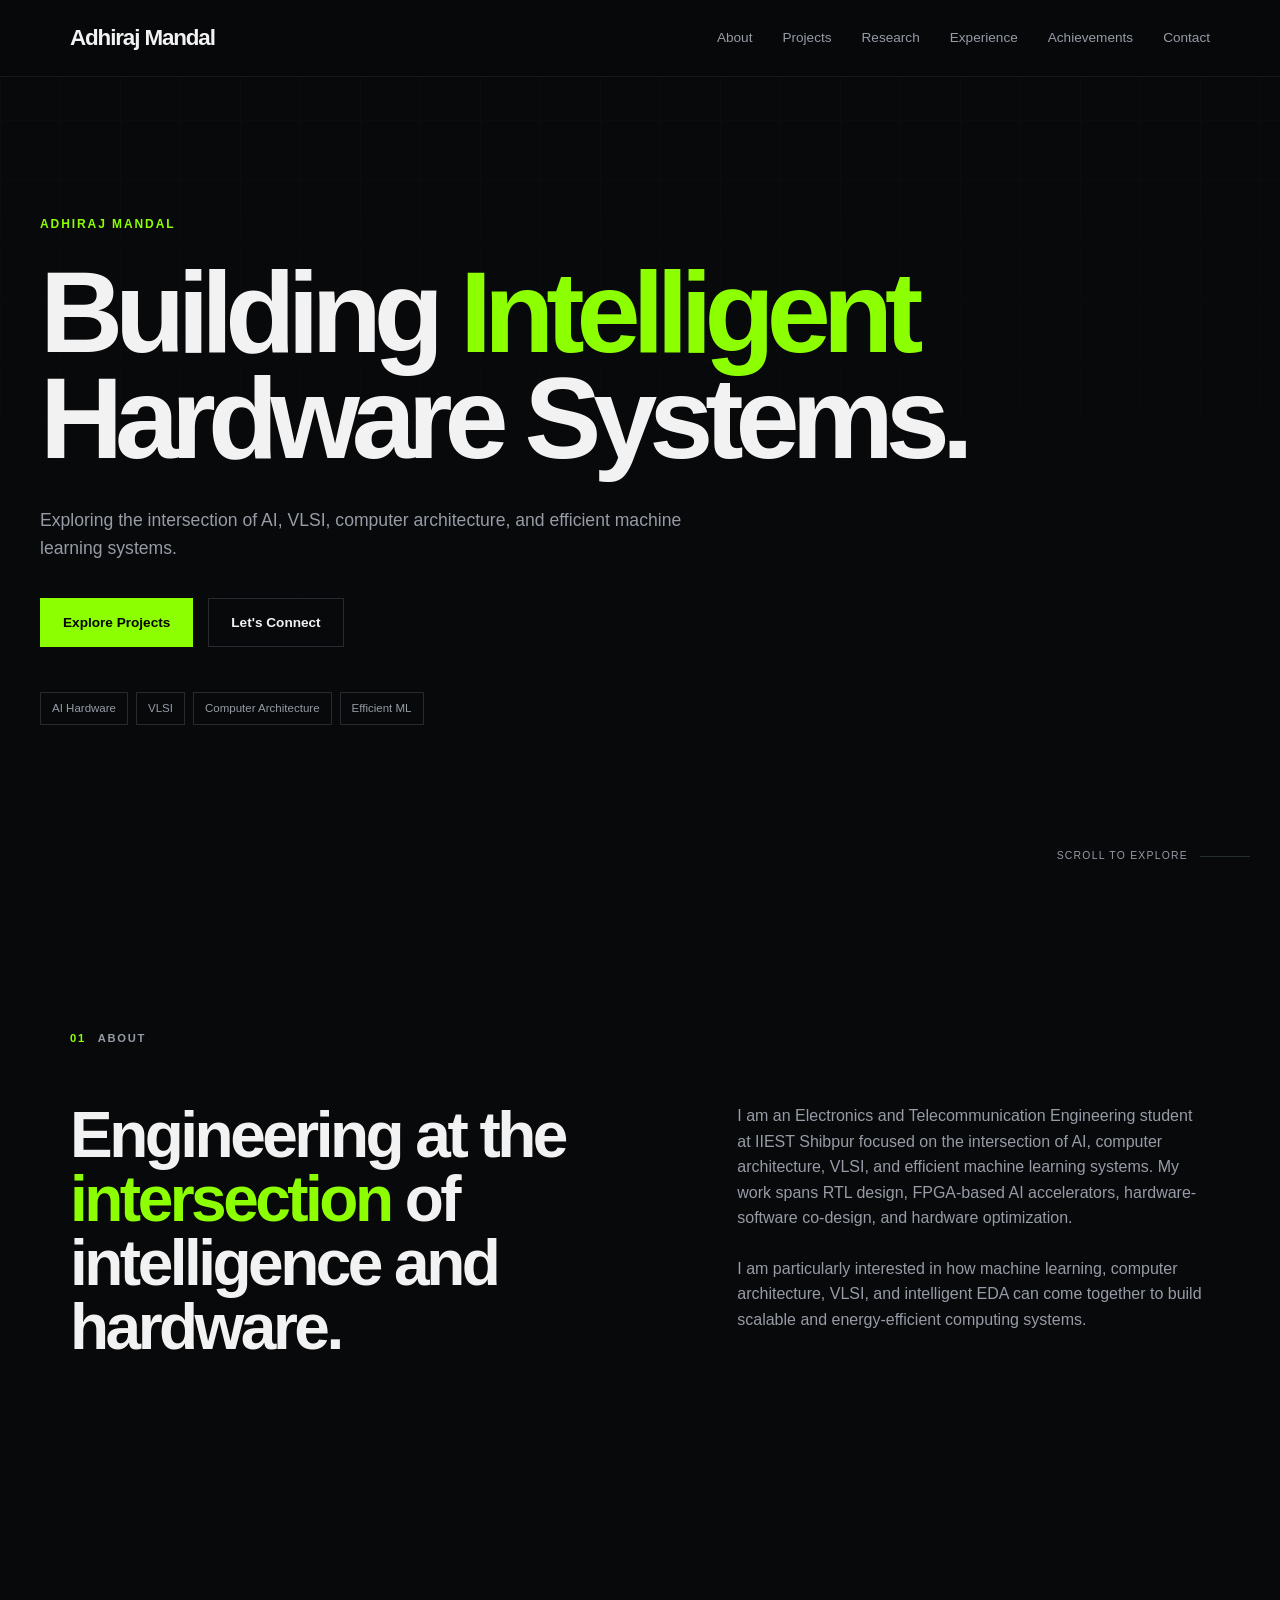
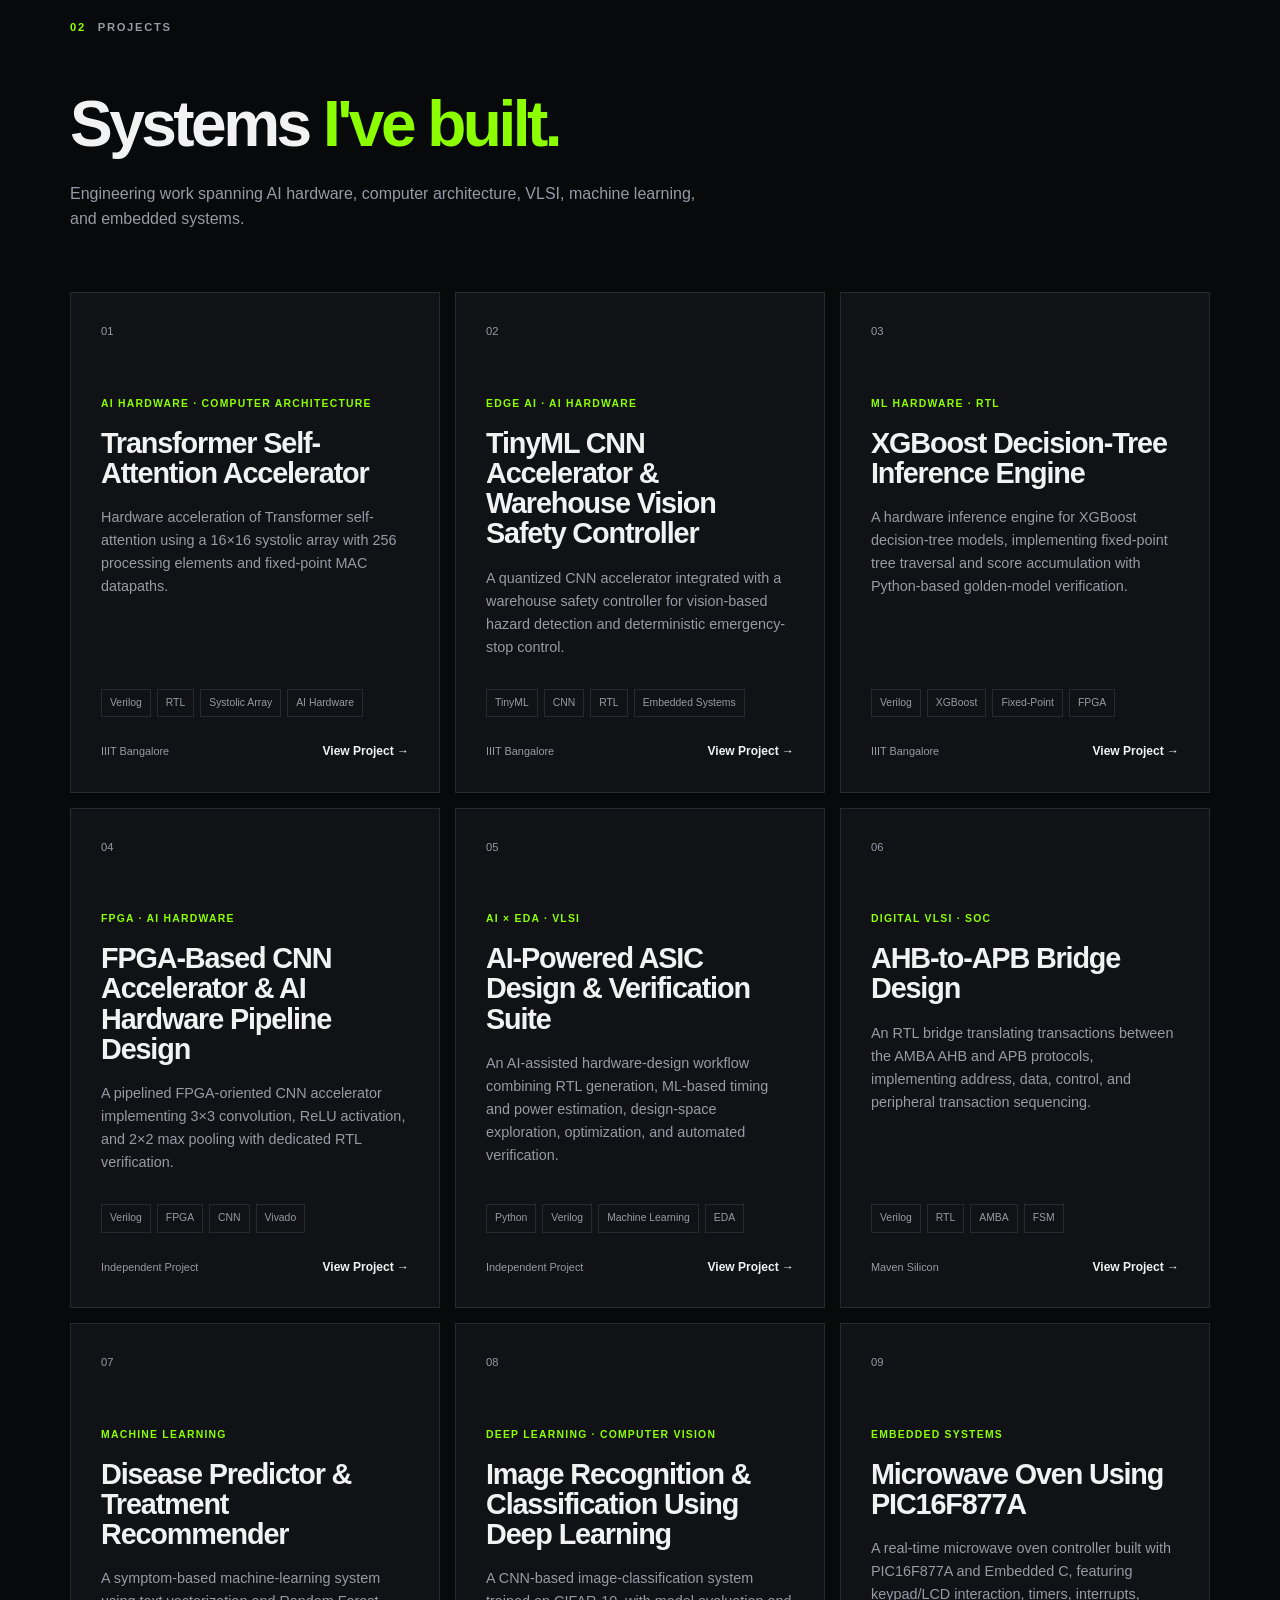
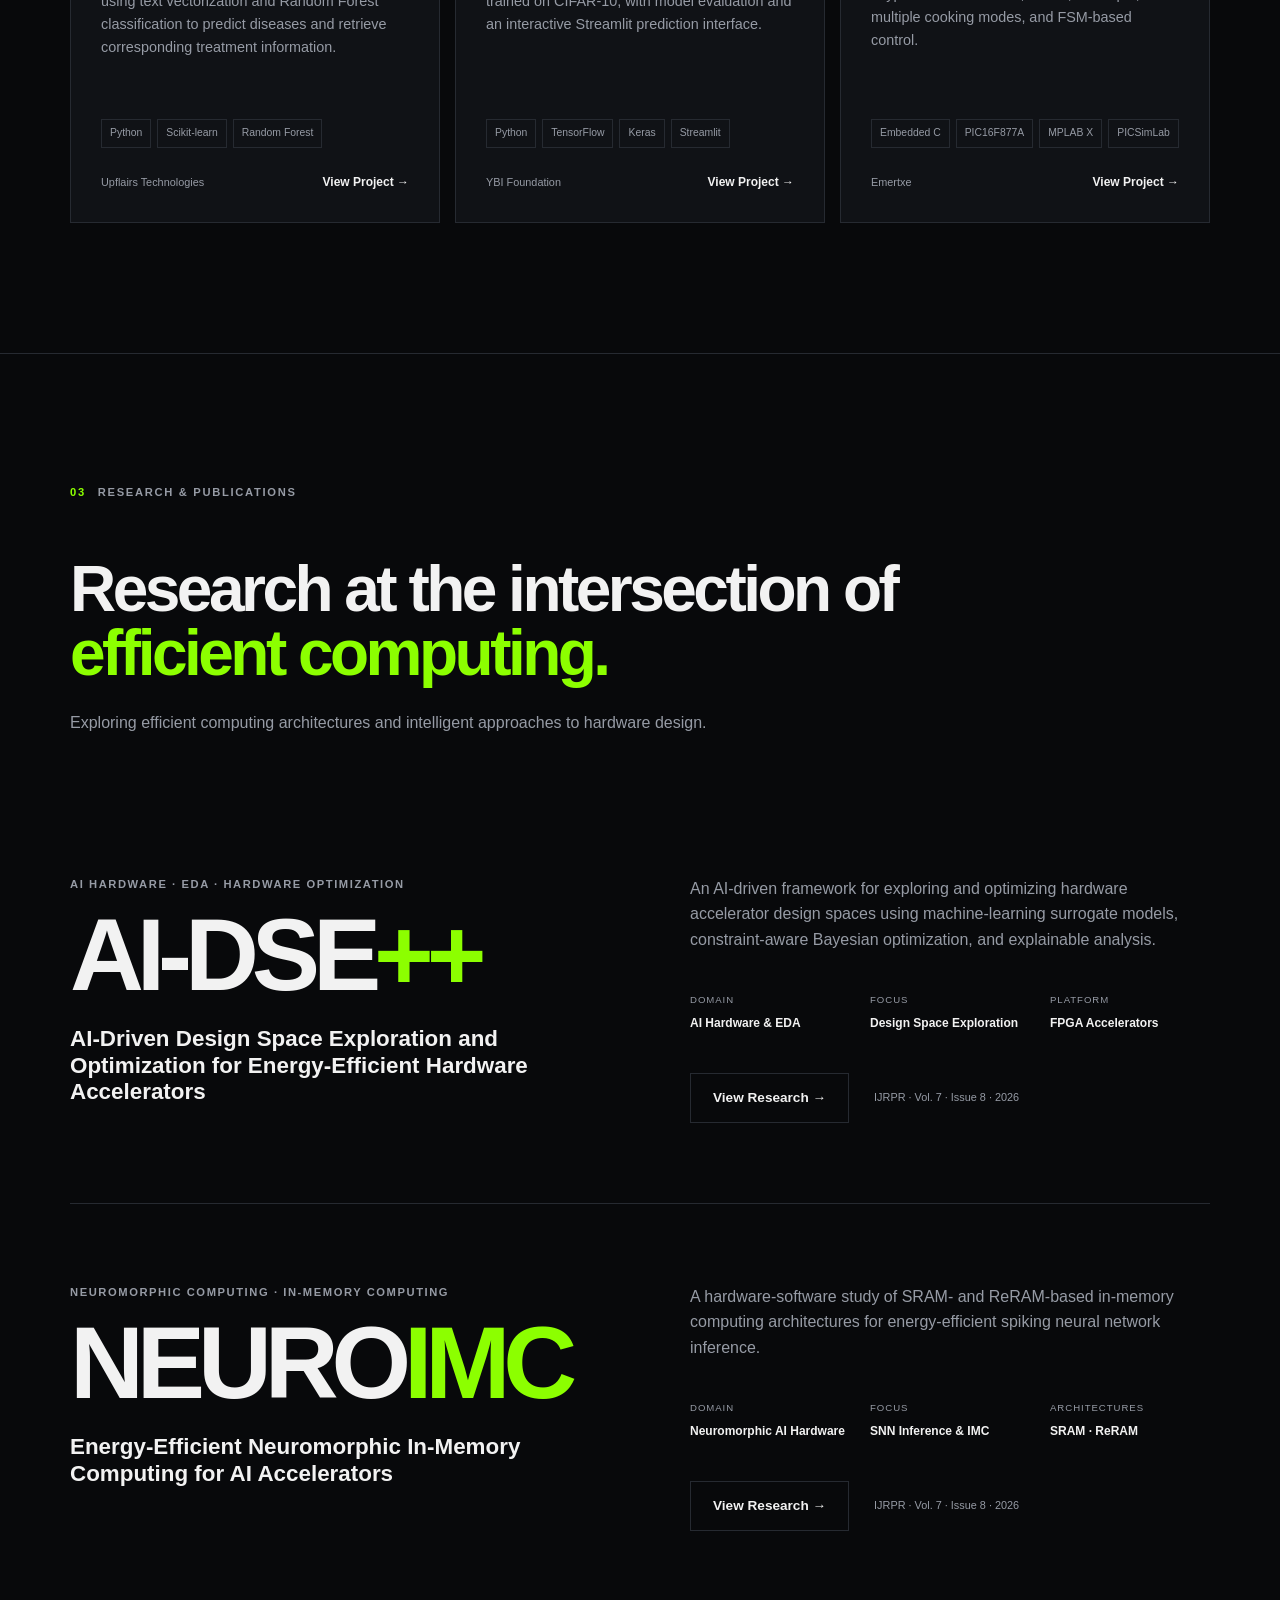
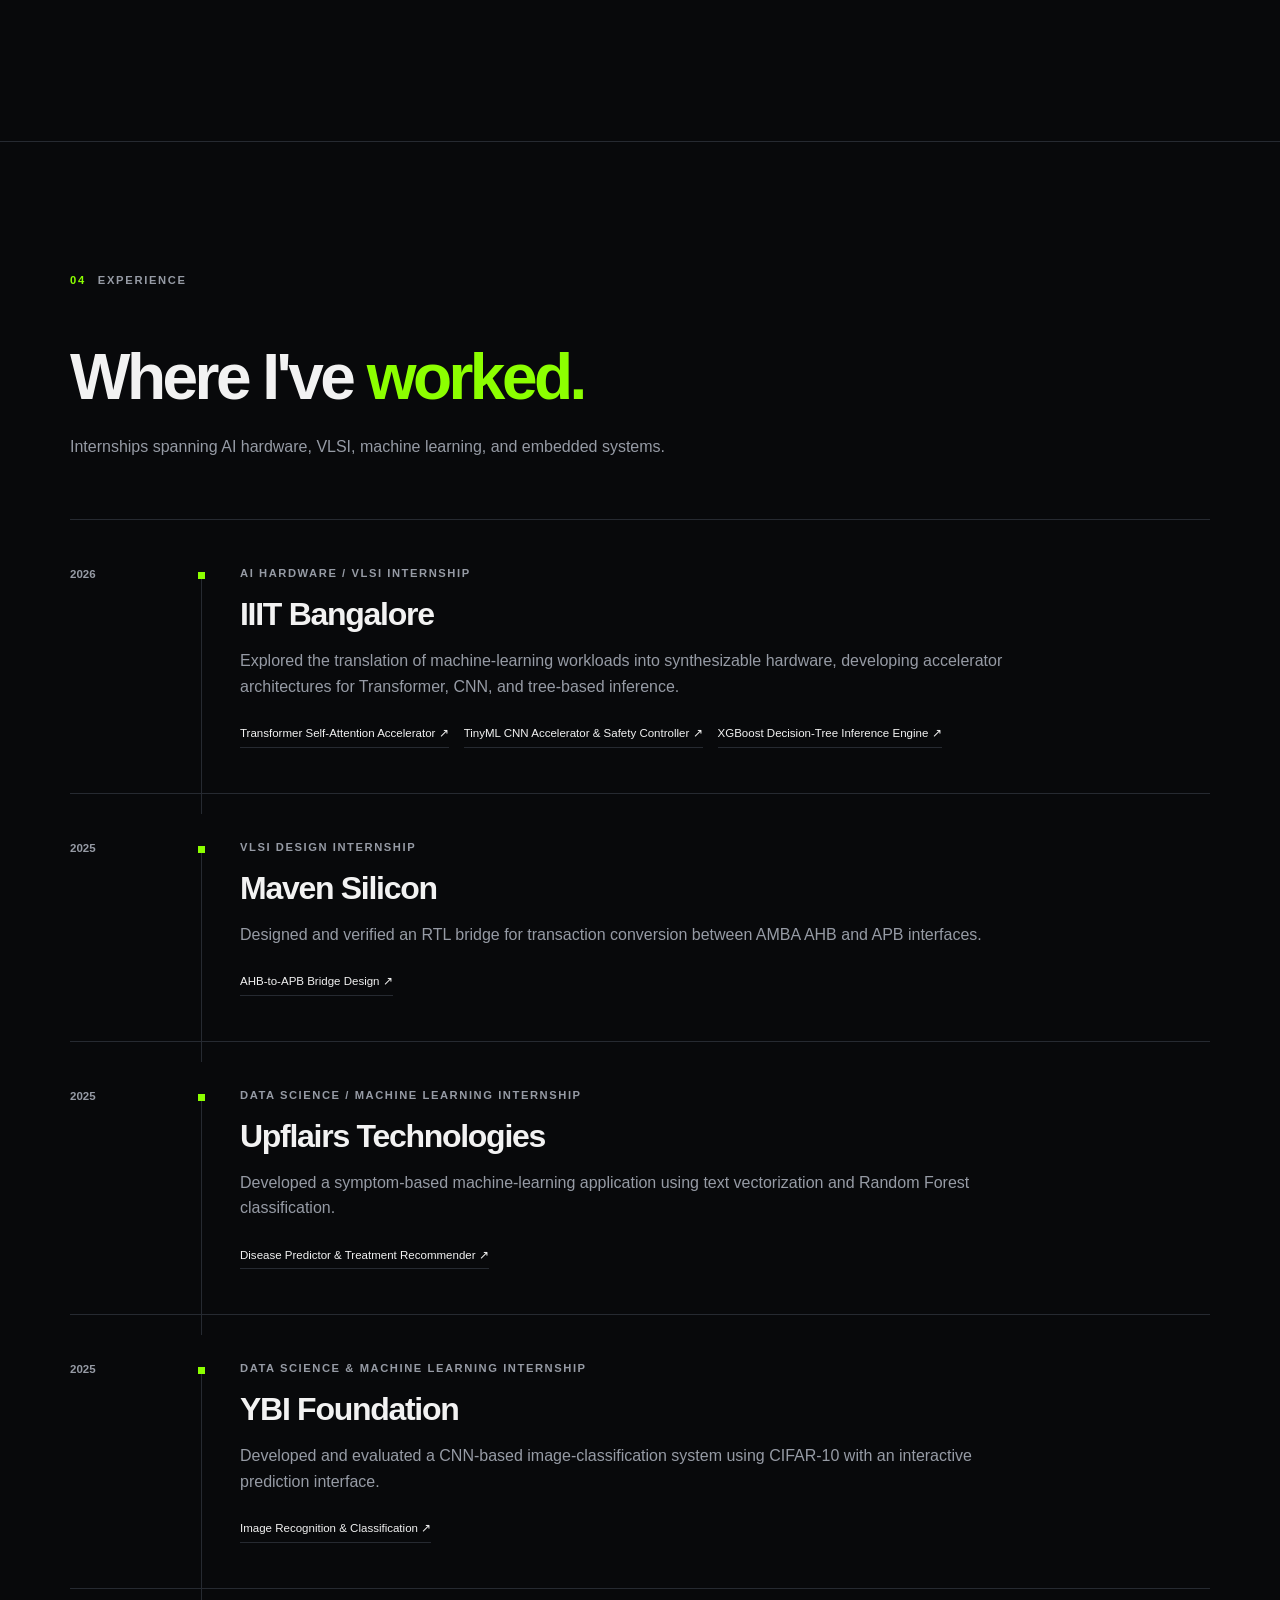
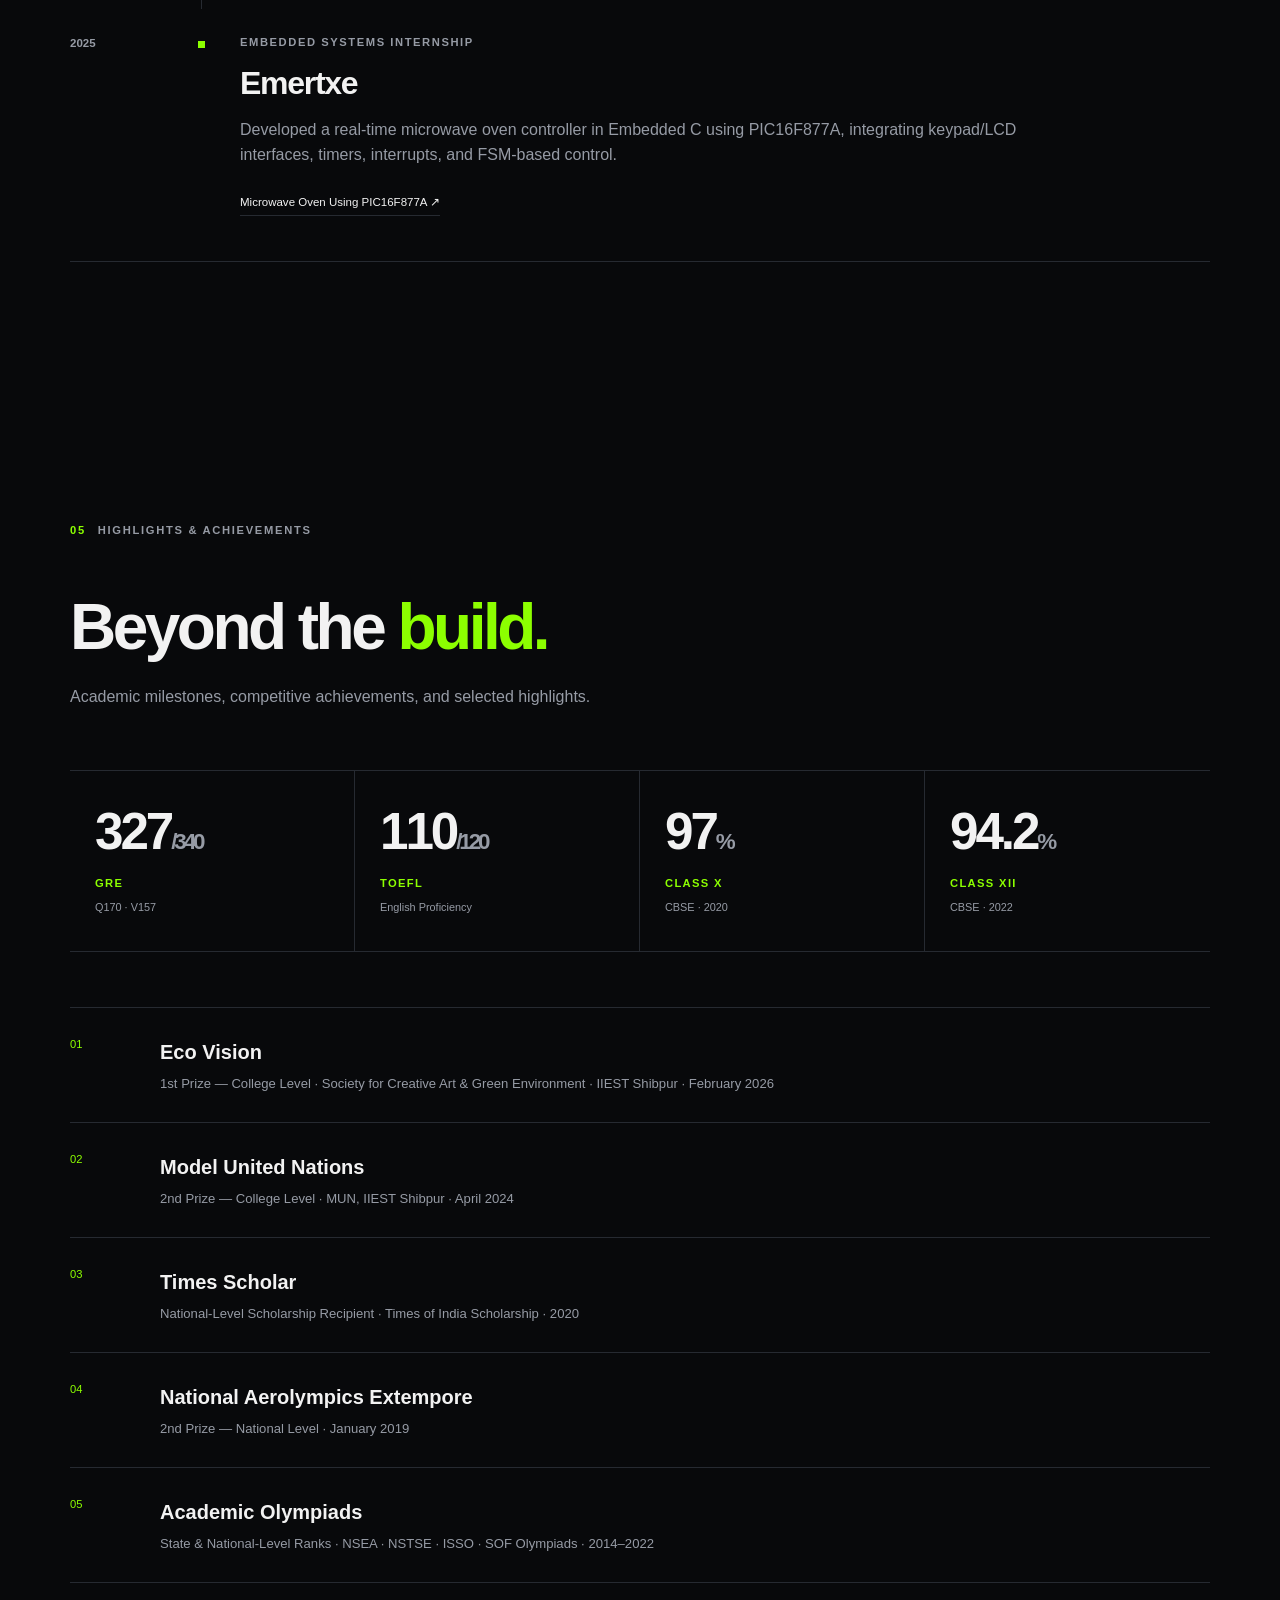
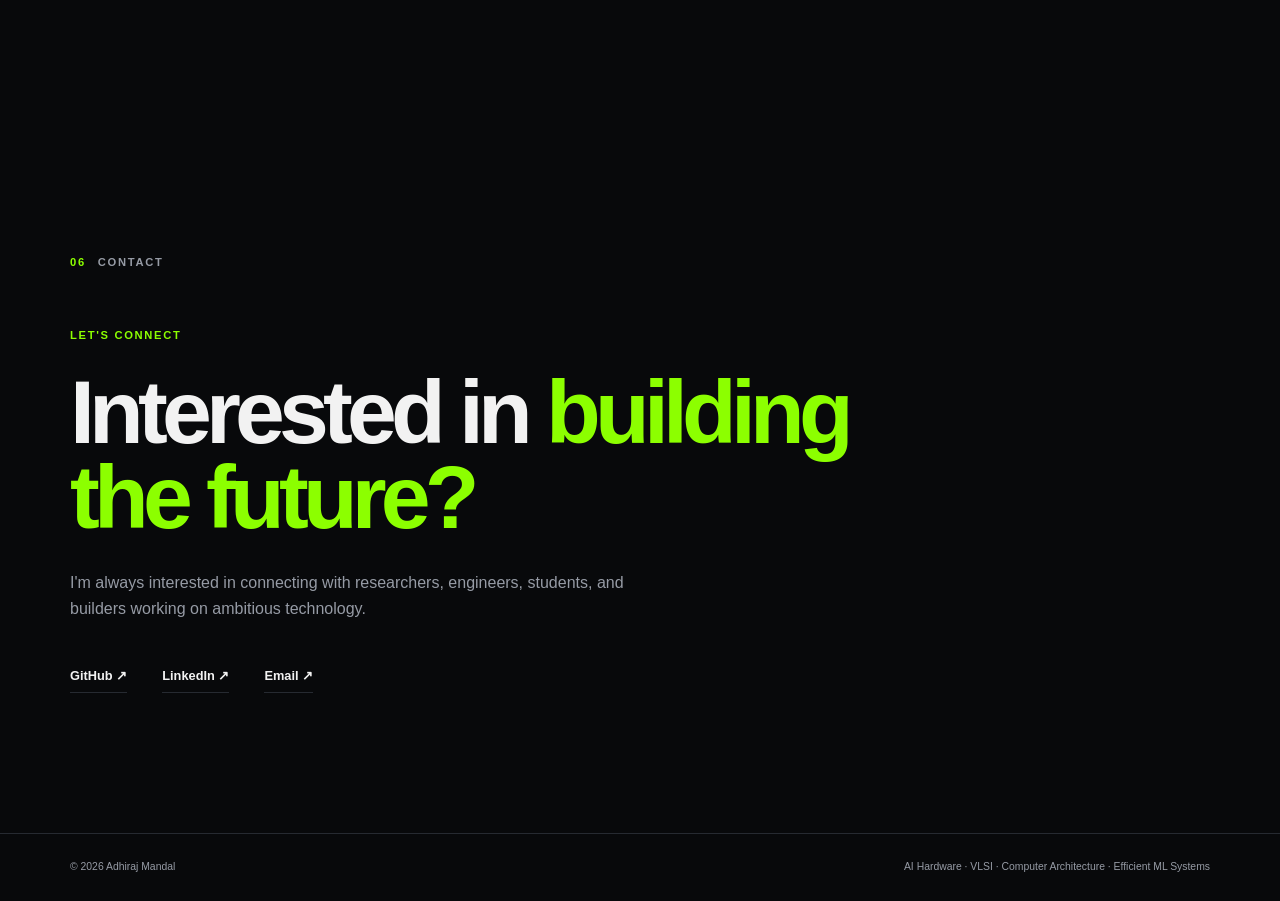
==== commit fec40929: "Update final MS portfolio website" ====
--- a/index.html
+++ b/index.html
@@ -6,9 +6,9 @@
 <title>Adhiraj Mandal | AI Hardware & VLSI</title><link rel="stylesheet" href="style.css">
 </head>
 <body>
-<header class="navbar"><div class="nav-container"><a href="#home" class="logo">Adhiraj Mandal<span>.</span></a><nav class="nav-links"><a href="#about">About</a><a href="#projects">Projects</a><a href="#research">Research</a><a href="#experience">Experience</a><a href="#achievements">Achievements</a><a href="#contact">Contact</a></nav><button class="menu-toggle" aria-label="Toggle navigation">☰</button></div></header>
+<header class="navbar"><div class="nav-container"><a href="#home" class="logo">Adhiraj Mandal<span> </span></a><nav class="nav-links"><a href="#about">About</a><a href="#projects">Projects</a><a href="#research">Research</a><a href="#experience">Experience</a><a href="#achievements">Achievements</a><a href="#contact">Contact</a></nav><button class="menu-toggle" aria-label="Toggle navigation">☰</button></div></header>
 <main>
-<section id="home" class="hero"><div class="hero-grid"></div><div class="hero-content"><p class="eyebrow">ELECTRONICS & TELECOMMUNICATION ENGINEERING</p><h1>Adhiraj Mandal <span>Building Intelligent</span> Hardware Systems.</h1><p class="hero-description">Exploring the intersection of AI, VLSI, computer architecture, and efficient machine learning systems.</p><div class="hero-buttons"><a href="#projects" class="btn btn-primary">Explore Projects</a><a href="#contact" class="btn btn-secondary">Let's Connect</a></div><div class="hero-tags"><span>AI Hardware</span><span>VLSI</span><span>Computer Architecture</span><span>Efficient ML</span></div></div><div class="scroll-indicator"><span>SCROLL TO EXPLORE</span><div class="scroll-line"></div></div></section>
+<section id="home" class="hero"><div class="hero-grid"></div><div class="hero-content"><p class="eyebrow">ADHIRAJ MANDAL</p><h1>Building <span>Intelligent</span> Hardware Systems.</h1><p class="hero-description">Exploring the intersection of AI, VLSI, computer architecture, and efficient machine learning systems.</p><div class="hero-buttons"><a href="#projects" class="btn btn-primary">Explore Projects</a><a href="#contact" class="btn btn-secondary">Let's Connect</a></div><div class="hero-tags"><span>AI Hardware</span><span>VLSI</span><span>Computer Architecture</span><span>Efficient ML</span></div></div><div class="scroll-indicator"><span>SCROLL TO EXPLORE</span><div class="scroll-line"></div></div></section>
 <section id="about" class="section about-section"><div class="section-label"><span>01</span> ABOUT</div><div class="about-content"><div class="about-heading"><h2>Engineering at the <span>intersection</span> of intelligence and hardware.</h2></div><div class="about-text"><p>I am an Electronics and Telecommunication Engineering student at IIEST Shibpur focused on the intersection of AI, computer architecture, VLSI, and efficient machine learning systems. My work spans RTL design, FPGA-based AI accelerators, hardware-software co-design, and hardware optimization.</p><p>I am particularly interested in how machine learning, computer architecture, VLSI, and intelligent EDA can come together to build scalable and energy-efficient computing systems.</p></div></div></section>
 <section id="projects" class="section projects-section"><div class="section-label"><span>02</span> PROJECTS</div><div class="section-header"><h2>Systems <span>I've built.</span></h2><p>Engineering work spanning AI hardware, computer architecture, VLSI, machine learning, and embedded systems.</p></div><div class="projects-grid">
 <article class="project-card" data-link="projects/transformer-self-attention.html"><div class="project-number">01</div><div class="project-category">AI HARDWARE · COMPUTER ARCHITECTURE</div><h3>Transformer Self-Attention Accelerator</h3><p>Hardware acceleration of Transformer self-attention using a 16×16 systolic array with 256 processing elements and fixed-point MAC datapaths.</p><div class="project-tags"><span>Verilog</span><span>RTL</span><span>Systolic Array</span><span>AI Hardware</span></div><div class="project-footer"><span>IIIT Bangalore</span><span class="text-link">View Project →</span></div></article>
@@ -39,7 +39,7 @@
 <div class="achievement-row"><span>04</span><div><h3>National Aerolympics Extempore</h3><p>2nd Prize — National Level · January 2019</p></div></div>
 <div class="achievement-row"><span>05</span><div><h3>Academic Olympiads</h3><p>State & National-Level Ranks · NSEA · NSTSE · ISSO · SOF Olympiads · 2014–2022</p></div></div>
 </div></section>
-<section id="contact" class="section contact-section"><div class="section-label"><span>06</span> CONTACT</div><div class="contact-content"><p class="contact-kicker">LET'S CONNECT</p><h2>Interested in <span>building the future?</span></h2><p>I'm always interested in connecting with researchers, engineers, students, and builders working on ambitious technology.</p><div class="contact-links"><a href="https://github.com/" class="contact-link">GitHub ↗</a><a href="https://www.linkedin.com/" class="contact-link">LinkedIn ↗</a><a href="mailto:your-email@example.com" class="contact-link">Email ↗</a></div></div></section>
+<section id="contact" class="section contact-section"><div class="section-label"><span>06</span> CONTACT</div><div class="contact-content"><p class="contact-kicker">LET'S CONNECT</p><h2>Interested in <span>building the future?</span></h2><p>I'm always interested in connecting with researchers, engineers, students, and builders working on ambitious technology.</p><div class="contact-links"><a href="https://github.com/Adhiraj-Mandal" class="contact-link">GitHub ↗</a><a href="https://www.linkedin.com/in/adhiraj-mandal-0a3b02374/" class="contact-link">LinkedIn ↗</a><a href="mailto:adhirajmandal321@gmail.com" class="contact-link">Email ↗</a></div></div></section>
 </main>
 <footer><div class="footer-container"><p>© 2026 Adhiraj Mandal</p><p>AI Hardware · VLSI · Computer Architecture · Efficient ML Systems</p></div></footer>
 <script src="script.js"></script></body></html>
--- a/style.css
+++ b/style.css
@@ -2,3 +2,10 @@
 /* detail pages */.detail-main{padding-top:76px}.detail-hero{max-width:var(--max-width);margin:auto;padding:110px 30px 80px;border-bottom:1px solid var(--border)}.detail-kicker{color:var(--accent);font-size:.7rem;font-weight:700;letter-spacing:.15em;margin-bottom:20px}.detail-hero h1{max-width:1000px;font-size:clamp(3.2rem,7vw,7rem);line-height:.94;letter-spacing:-.065em}.detail-hero p{max-width:720px;color:var(--muted);font-size:1.05rem;margin-top:30px}.detail-content{max-width:var(--max-width);margin:auto;padding:80px 30px}.detail-grid{display:grid;grid-template-columns:1fr 2fr;gap:80px}.detail-sidebar{border-top:1px solid var(--border);padding-top:20px}.detail-sidebar div{margin-bottom:25px}.detail-sidebar span{display:block;color:var(--muted);font-size:.62rem;letter-spacing:.12em}.detail-sidebar strong{display:block;margin-top:5px;font-size:.8rem}.detail-body section{padding:0 0 55px;margin-bottom:55px;border-bottom:1px solid var(--border)}.detail-body h2{font-size:2rem;letter-spacing:-.04em;margin-bottom:18px}.detail-body p,.detail-body li{color:var(--muted)}.detail-body ul{padding-left:20px}.back-link{display:inline-block;margin-top:35px;color:var(--accent);font-size:.75rem;font-weight:700}.placeholder-box{padding:35px;border:1px dashed var(--border);color:var(--muted)}
 @media(max-width:900px){.nav-links{display:none;position:absolute;top:76px;left:0;right:0;background:rgba(8,9,11,.97);padding:25px 30px;border-bottom:1px solid var(--border);flex-direction:column;gap:18px}.nav-links.mobile-open{display:flex}.menu-toggle{display:block}.about-content,.research-entry,.detail-grid{grid-template-columns:1fr;gap:50px}.projects-grid{grid-template-columns:1fr}.project-card{min-height:400px}.academic-profile{grid-template-columns:1fr 1fr}.metric:nth-child(2){border-right:0}.metric{border-bottom:1px solid var(--border)}.timeline-item{grid-template-columns:65px 25px 1fr}.research-meta{grid-template-columns:1fr}.footer-container{gap:10px;flex-direction:column}}
 @media(max-width:600px){.nav-container{padding:0 20px}.hero{padding-left:20px;padding-right:20px}.hero h1{font-size:clamp(3.3rem,15vw,5rem)}.hero-buttons{flex-direction:column;align-items:stretch}.section{padding:90px 20px}.section-label{margin-bottom:40px}.contact-links{flex-direction:column;gap:20px;align-items:flex-start}.footer-container{padding-left:20px;padding-right:20px}.scroll-indicator{display:none}.academic-profile{grid-template-columns:1fr}.metric{border-right:0}.timeline-item{grid-template-columns:1fr;padding:35px 0}.timeline-marker{display:none}.timeline-year{margin-bottom:-8px}.detail-hero,.detail-content{padding-left:20px;padding-right:20px}}
+
+/* transformer project page */
+
+/* transformer project page */
+.detail-hero-meta{display:flex;flex-wrap:wrap;gap:10px;margin-top:25px}.detail-hero-meta span{padding:6px 10px;border:1px solid var(--border);color:var(--muted);font-size:.68rem}.detail-highlight-section{padding-top:70px;padding-bottom:70px}.metric-callout-grid{display:grid;grid-template-columns:repeat(3,1fr);gap:12px}.metric-callout{padding:28px;background:var(--surface);border:1px solid var(--border)}.metric-callout strong{display:block;font-size:2.8rem;line-height:1;letter-spacing:-.06em}.metric-callout span{display:block;margin-top:12px;color:var(--accent);font-size:.62rem;font-weight:700;letter-spacing:.12em}.detail-band{max-width:none;border-top:1px solid var(--border);border-bottom:1px solid var(--border);background:rgba(16,18,22,.35);padding-left:max(30px,calc((100vw - var(--max-width))/2 + 30px));padding-right:max(30px,calc((100vw - var(--max-width))/2 + 30px))}.equation-box{display:flex;flex-direction:column;gap:12px;padding:25px;margin:25px 0;background:var(--surface);border:1px solid var(--border);overflow:auto}.equation-box code{color:var(--text);font-family:"Courier New",monospace;font-size:.85rem}.centered-equation{align-items:center}.flow-diagram,.architecture-stack{display:flex;flex-direction:column;align-items:center;gap:10px;margin-top:30px}.flow-diagram>div,.architecture-stack>div{width:min(100%,520px);padding:16px 20px;text-align:center;background:var(--surface);border:1px solid var(--border);font-size:.78rem}.flow-diagram i,.architecture-stack i,.state-flow i,.pipeline i{color:var(--accent);font-style:normal}.flow-split{display:grid!important;grid-template-columns:repeat(3,1fr);gap:10px;background:transparent!important;border:0!important;padding:0!important}.flow-split span{padding:14px;border:1px solid var(--border);background:var(--surface);color:var(--accent);font-weight:700}.array-diagram{margin-top:30px;padding:28px;background:var(--surface);border:1px solid var(--border)}.array-title{color:var(--accent);font-size:.68rem;font-weight:700;letter-spacing:.12em;margin-bottom:20px}.array-grid{display:grid;grid-template-columns:repeat(8,1fr);gap:5px;max-width:620px}.array-grid span{display:flex;align-items:center;justify-content:center;min-height:38px;border:1px solid var(--border);color:var(--muted);font-size:.55rem}.array-note{margin-top:15px;color:var(--muted);font-size:.65rem}.feature-list{display:grid;grid-template-columns:repeat(2,1fr);gap:1px;margin-top:30px;background:var(--border);border:1px solid var(--border)}.feature-list>div{padding:25px;background:var(--surface)}.feature-list strong{font-size:1rem}.feature-list p{margin-top:8px;font-size:.78rem}.accent-box{border-color:var(--accent)!important}.state-flow,.pipeline{display:flex;flex-wrap:wrap;align-items:center;justify-content:center;gap:10px;margin-top:30px}.state-flow span,.pipeline span{padding:10px 13px;border:1px solid var(--border);background:var(--surface);font-size:.68rem}.pipeline span:last-of-type{border-color:var(--accent)}.verification-flow{display:grid;grid-template-columns:1fr 50px 1fr;align-items:center;gap:15px;margin-top:30px}.verification-flow>div:not(.verify-arrow){padding:25px;background:var(--surface);border:1px solid var(--border)}.verification-flow span{display:block;color:var(--accent);font-size:.6rem;font-weight:700;letter-spacing:.1em}.verification-flow strong{display:block;margin-top:10px}.verification-flow p{margin-top:6px;font-size:.75rem}.verify-arrow{color:var(--accent);text-align:center;font-size:1.3rem}.large-tags{display:flex;flex-wrap:wrap;gap:8px;margin-top:25px}.large-tags span{padding:8px 11px;border:1px solid var(--border);color:var(--muted);font-size:.68rem}.resource-list{border-top:1px solid var(--border);margin-top:30px}.resource-item{display:flex;justify-content:space-between;align-items:center;gap:20px;padding:20px 0;border-bottom:1px solid var(--border)}.resource-item span{color:var(--muted);font-size:.68rem;letter-spacing:.1em}.resource-item strong{font-size:.72rem}.resource-item:hover strong{color:var(--accent)}.project-nav{max-width:var(--max-width);margin:auto;padding:35px 30px 90px;display:flex;justify-content:space-between;gap:20px}.project-nav a{color:var(--muted);font-size:.75rem;font-weight:700}.project-nav a:hover{color:var(--accent)}
+@media(max-width:900px){.metric-callout-grid,.feature-list{grid-template-columns:1fr}.verification-flow{grid-template-columns:1fr}.verify-arrow{transform:rotate(90deg)}}
+@media(max-width:600px){.detail-hero-meta{flex-direction:column;align-items:flex-start}.array-grid{grid-template-columns:repeat(4,1fr)}.flow-split{grid-template-columns:1fr!important}.project-nav{padding-left:20px;padding-right:20px}.project-nav{flex-direction:column}.resource-item{align-items:flex-start;flex-direction:column;gap:8px}}
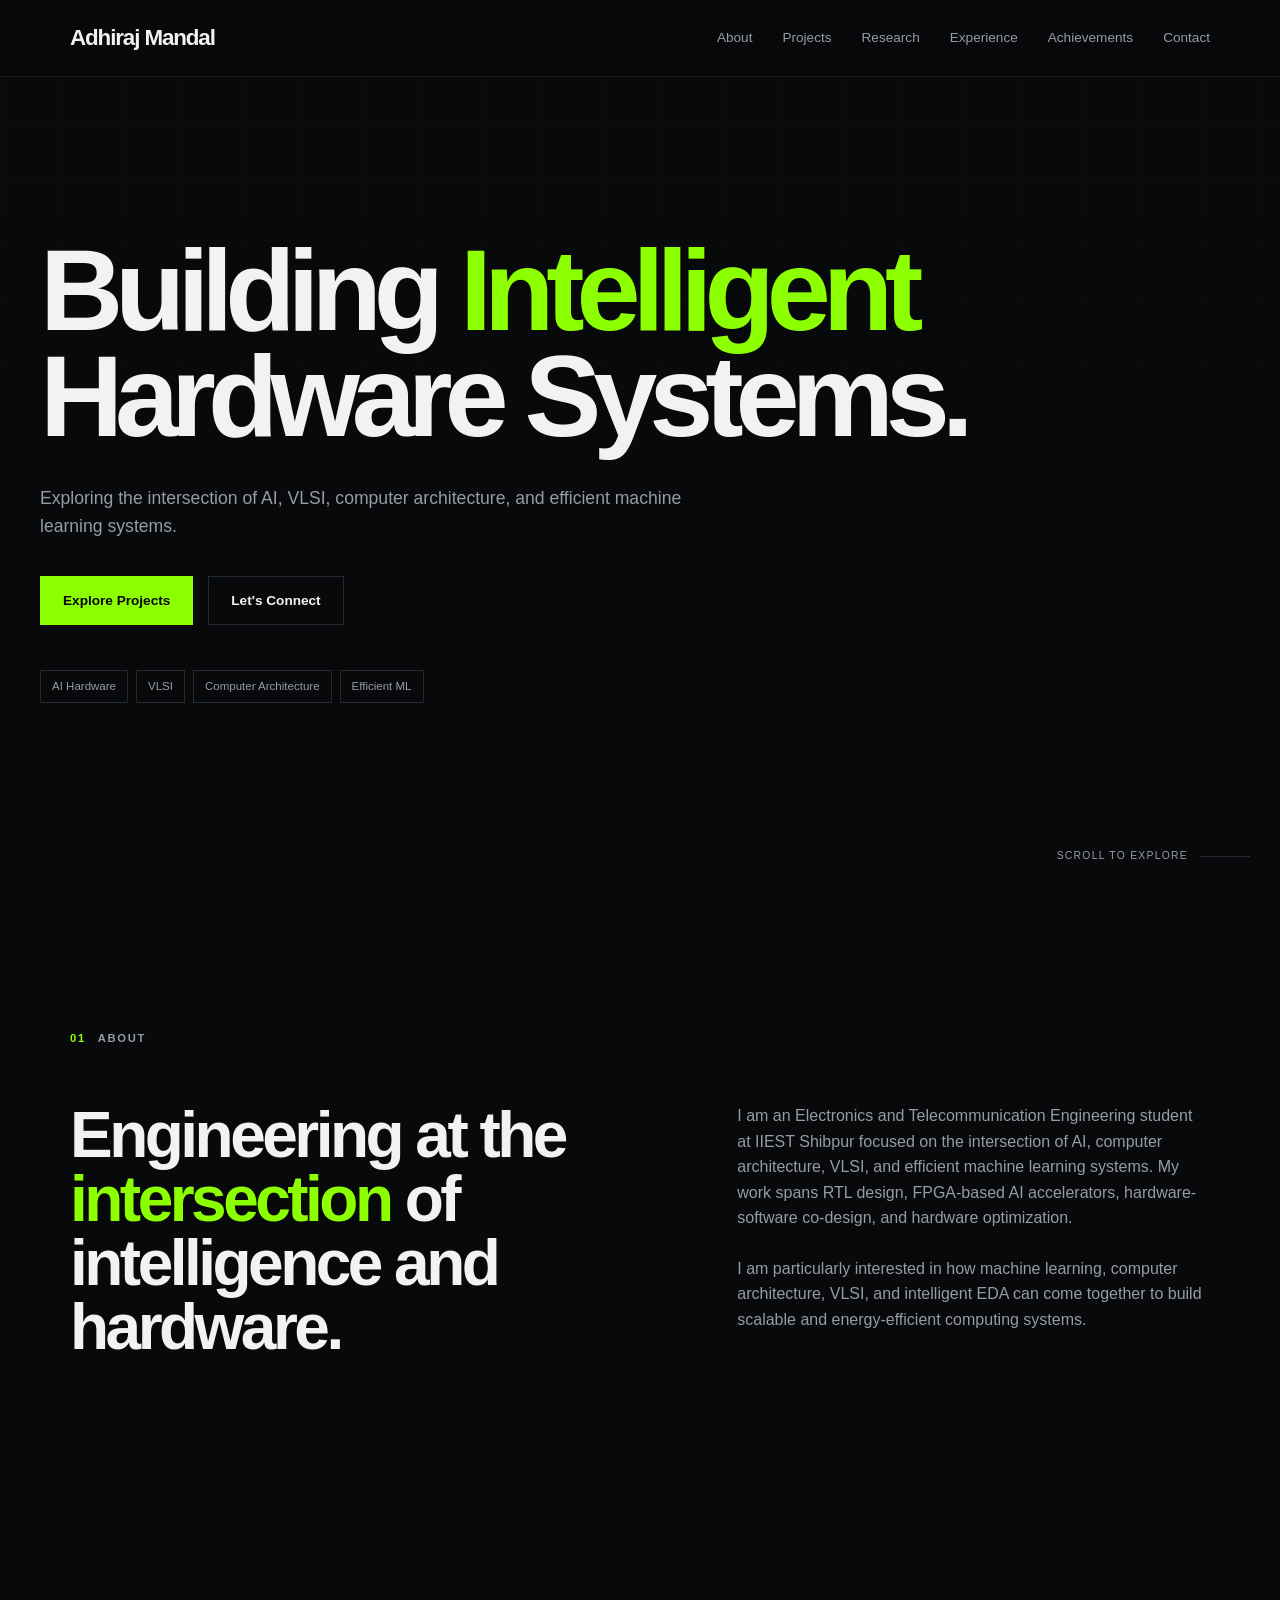
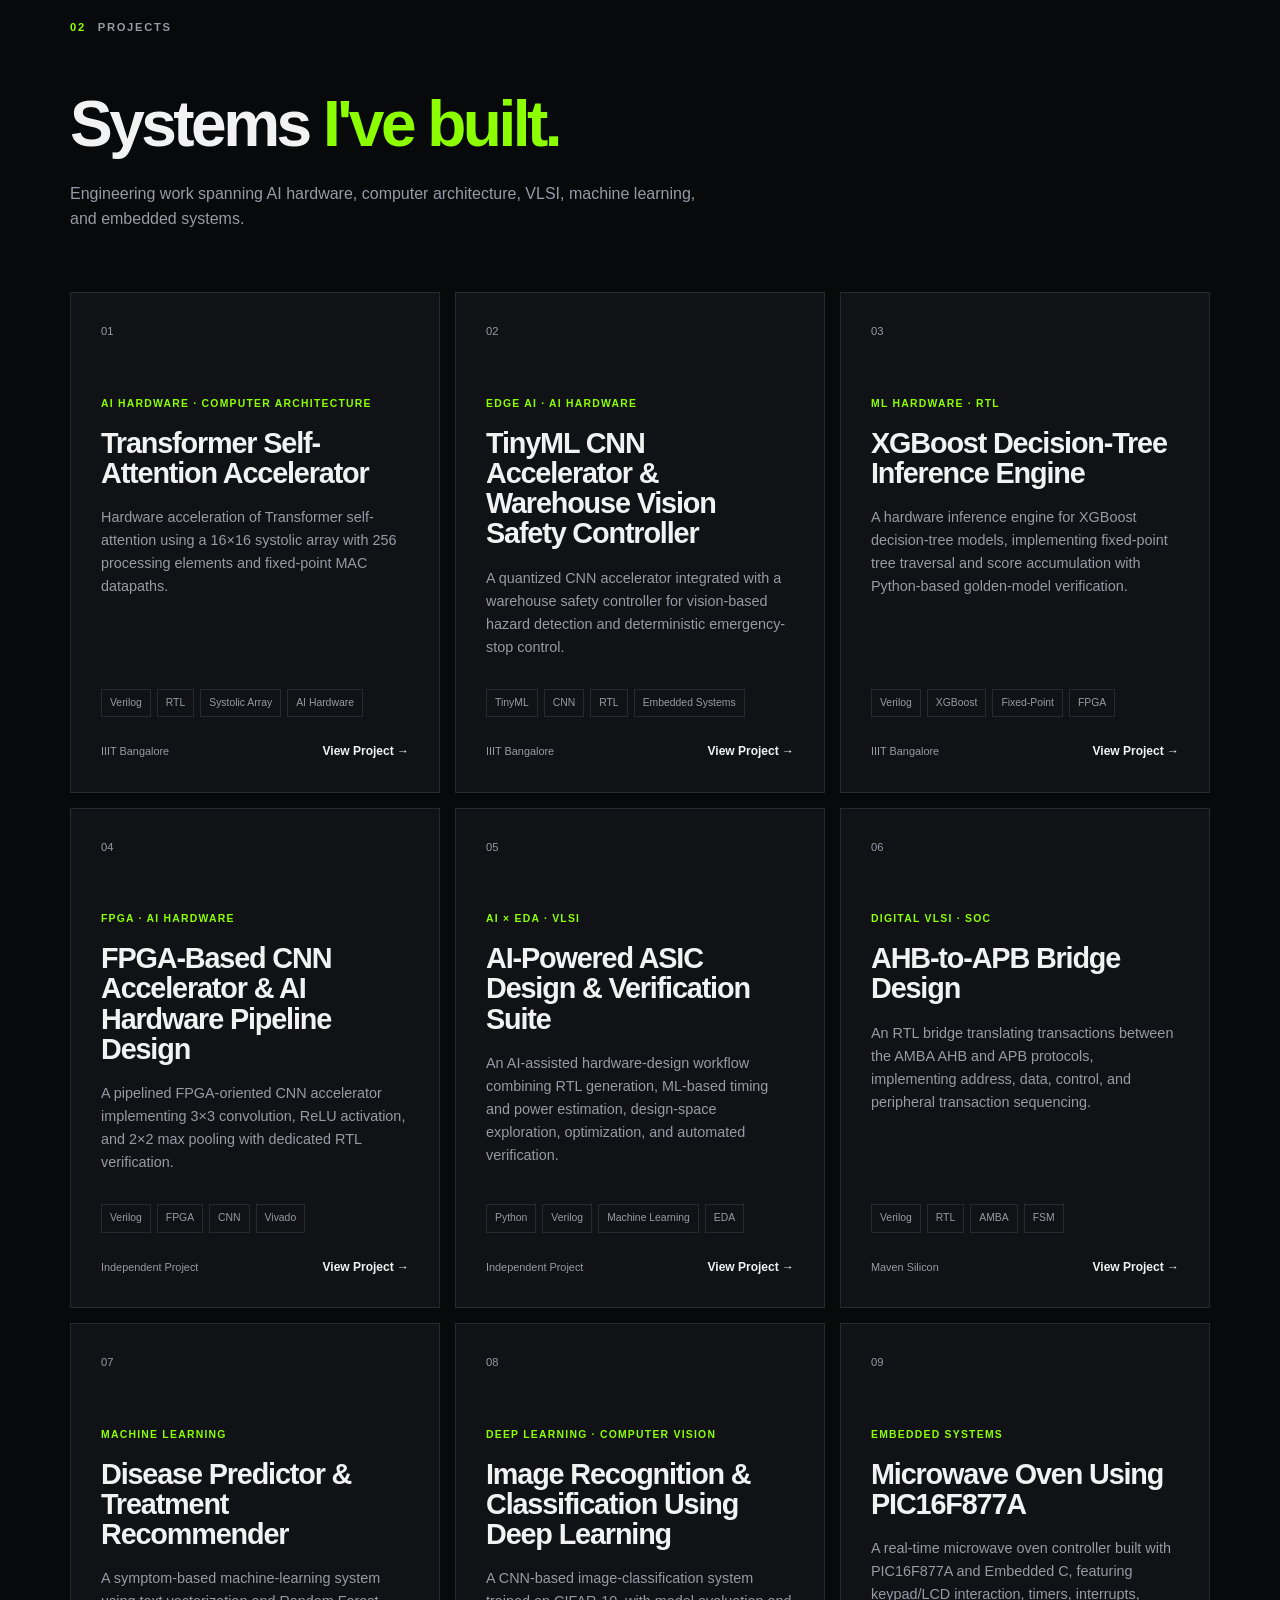
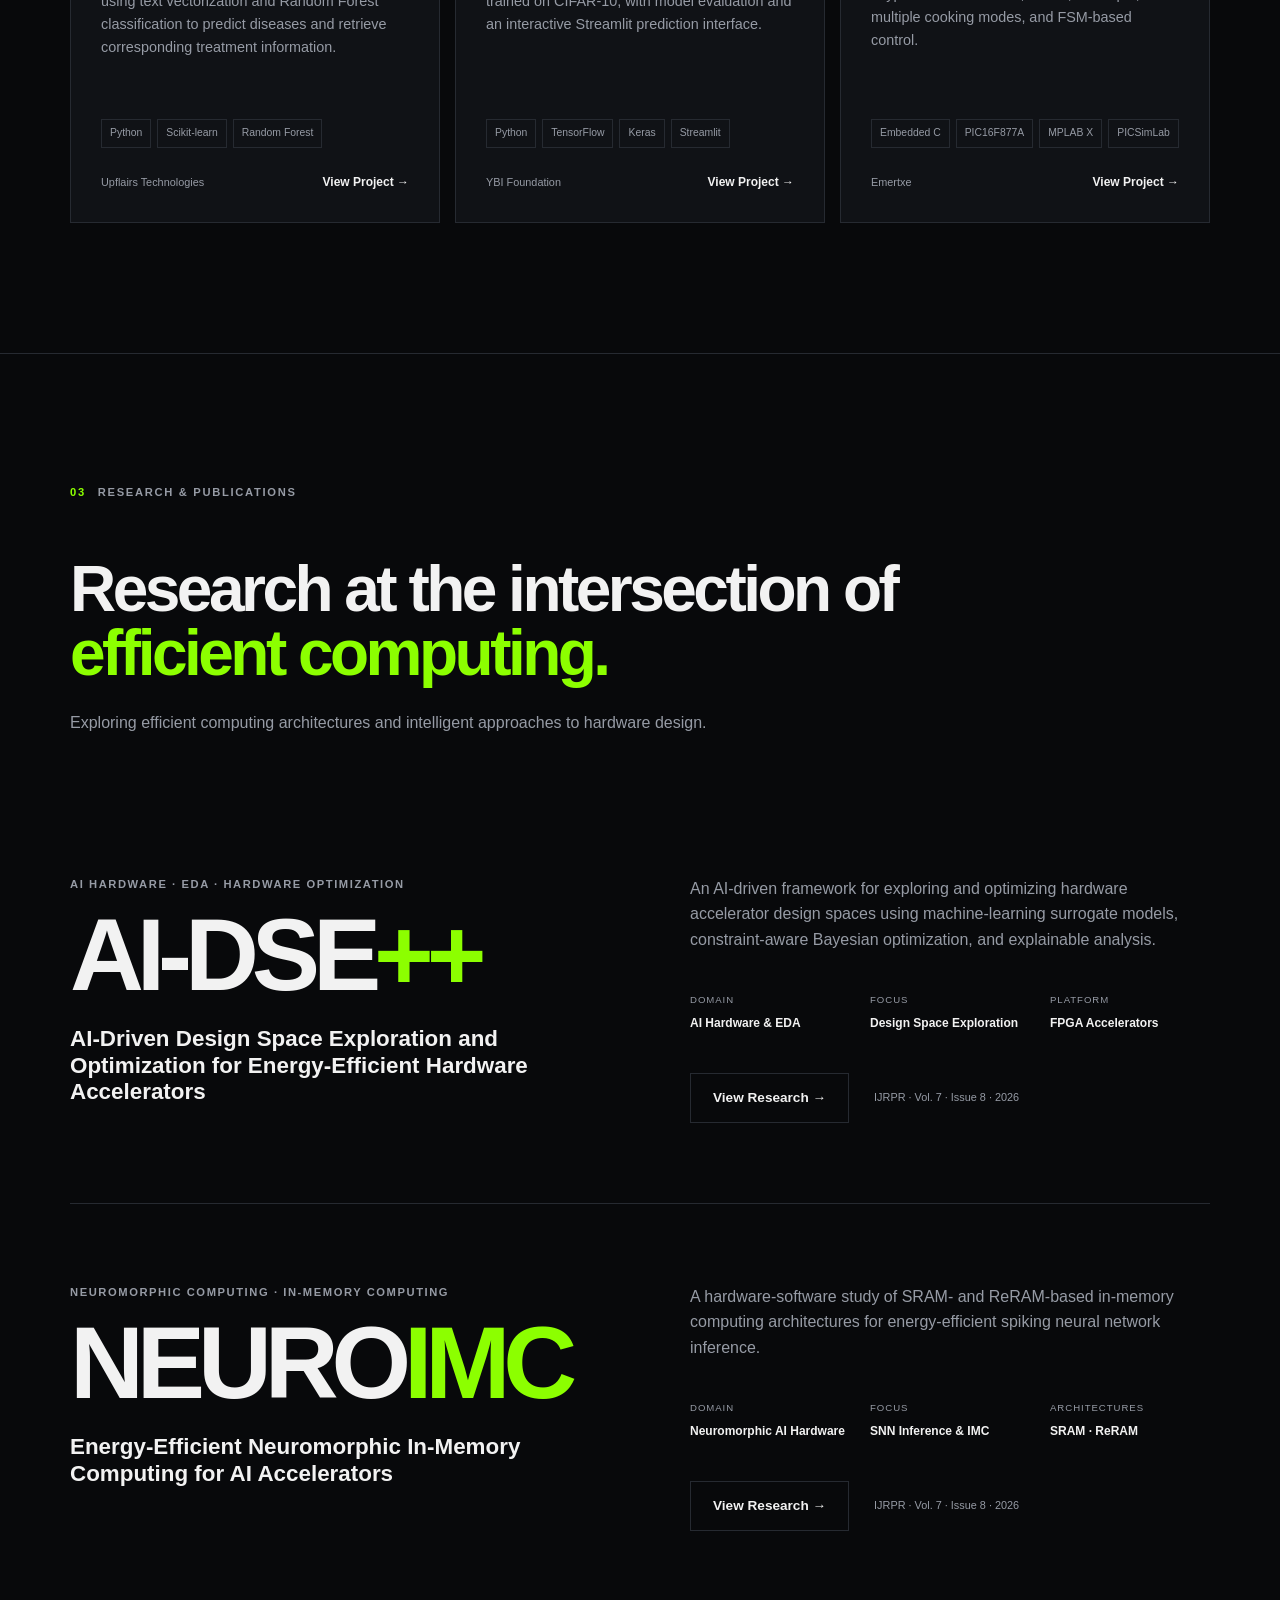
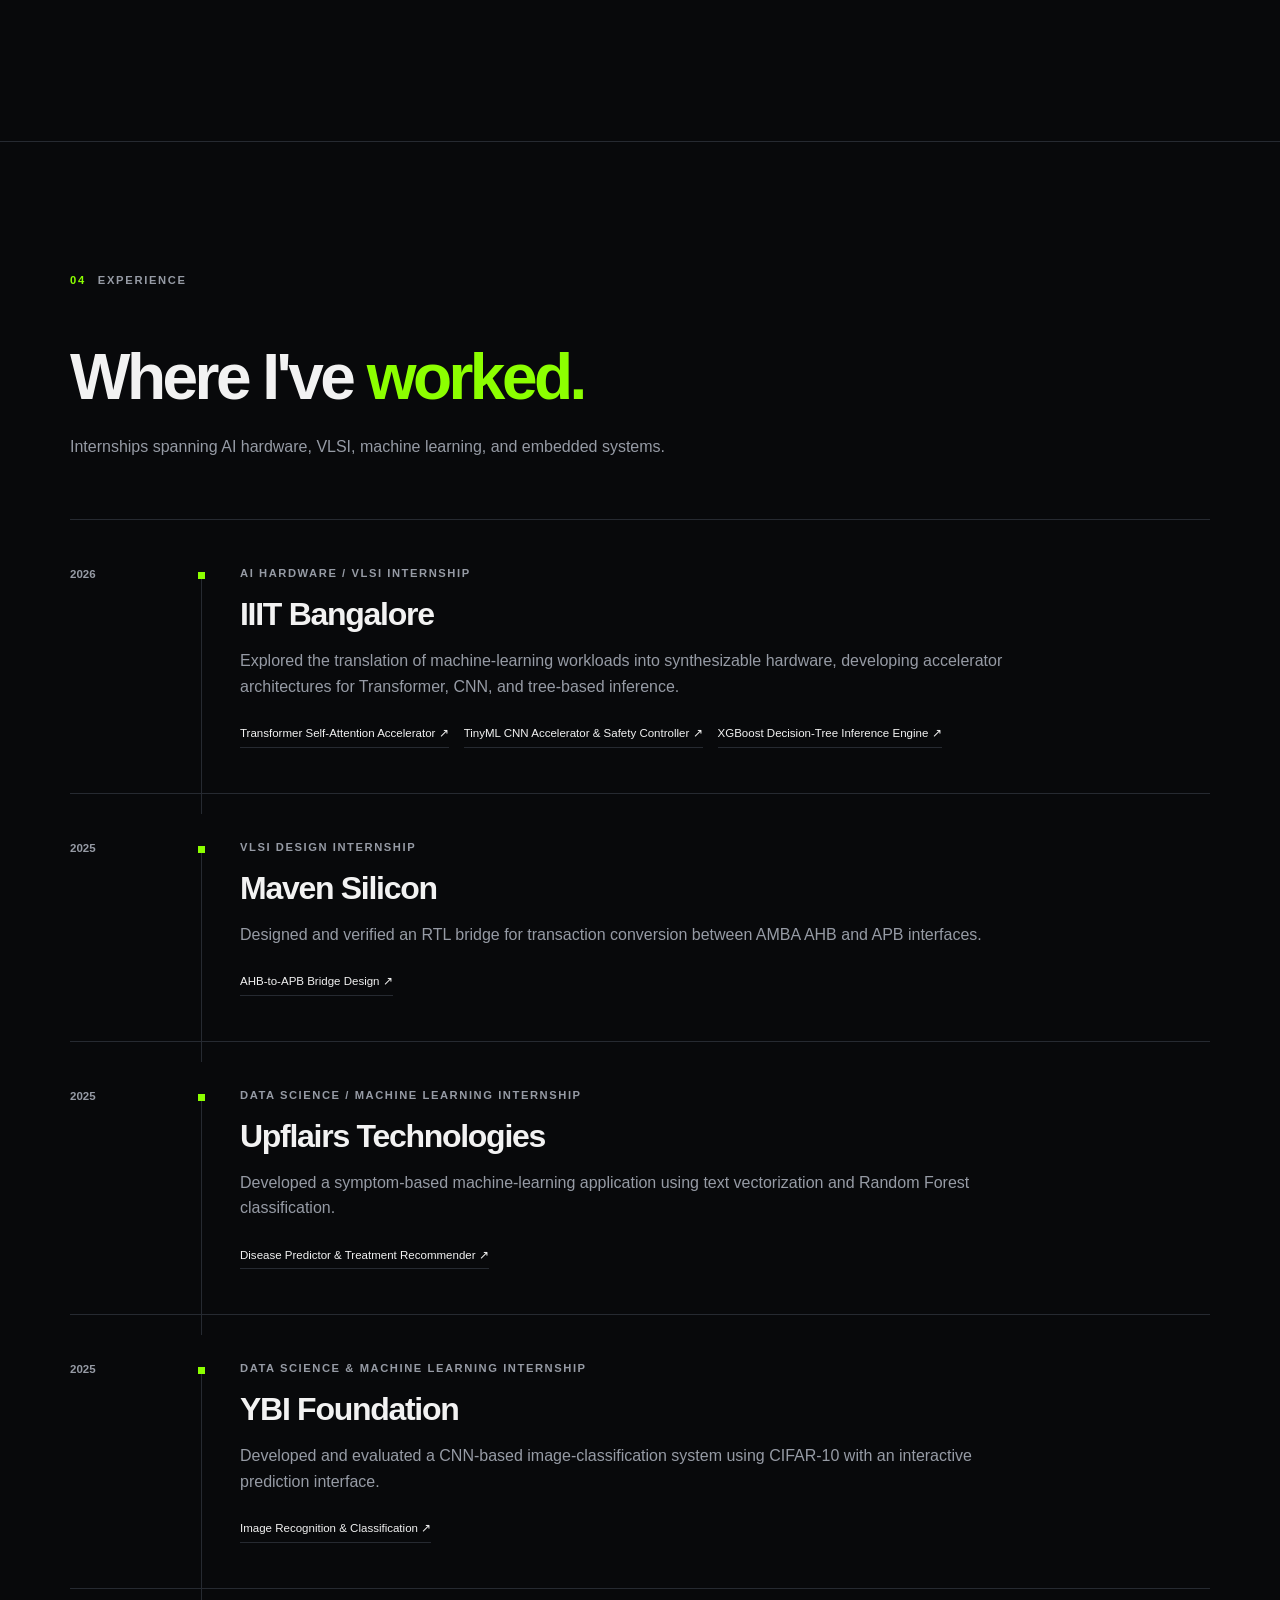
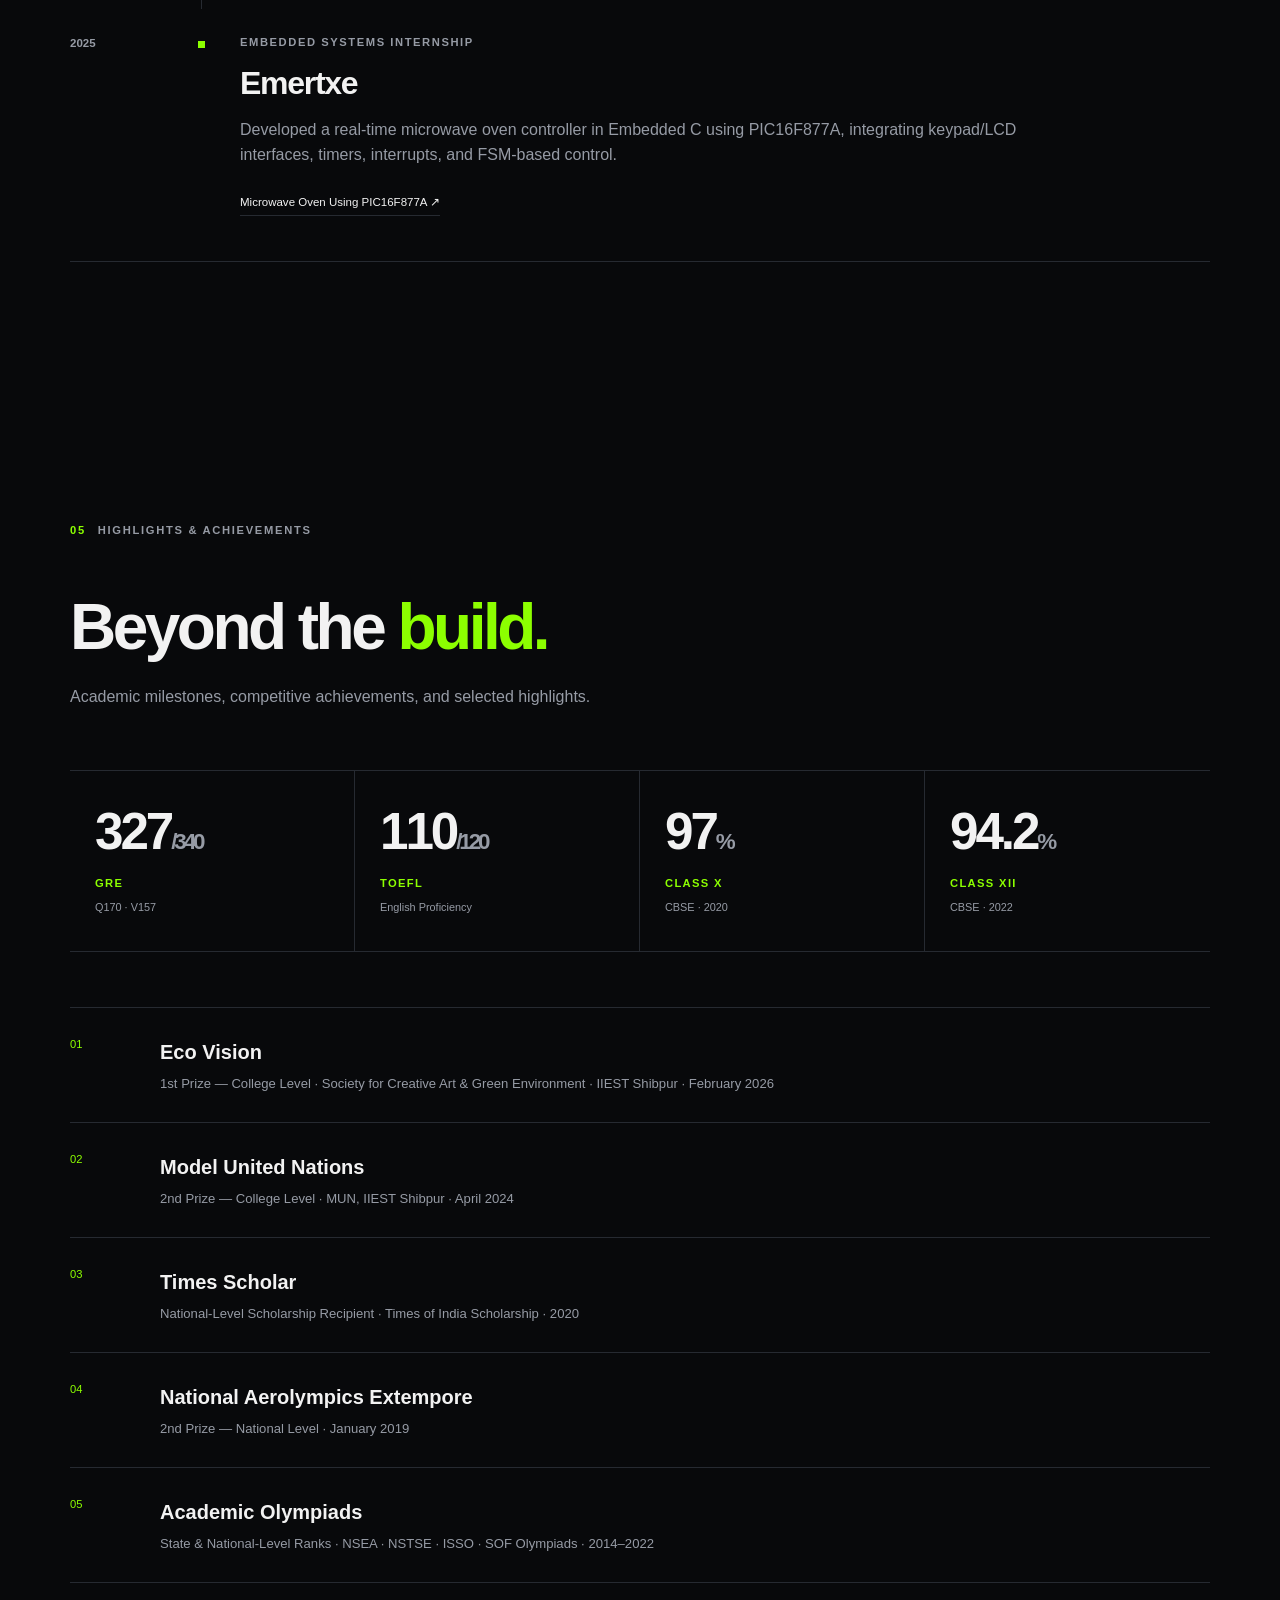
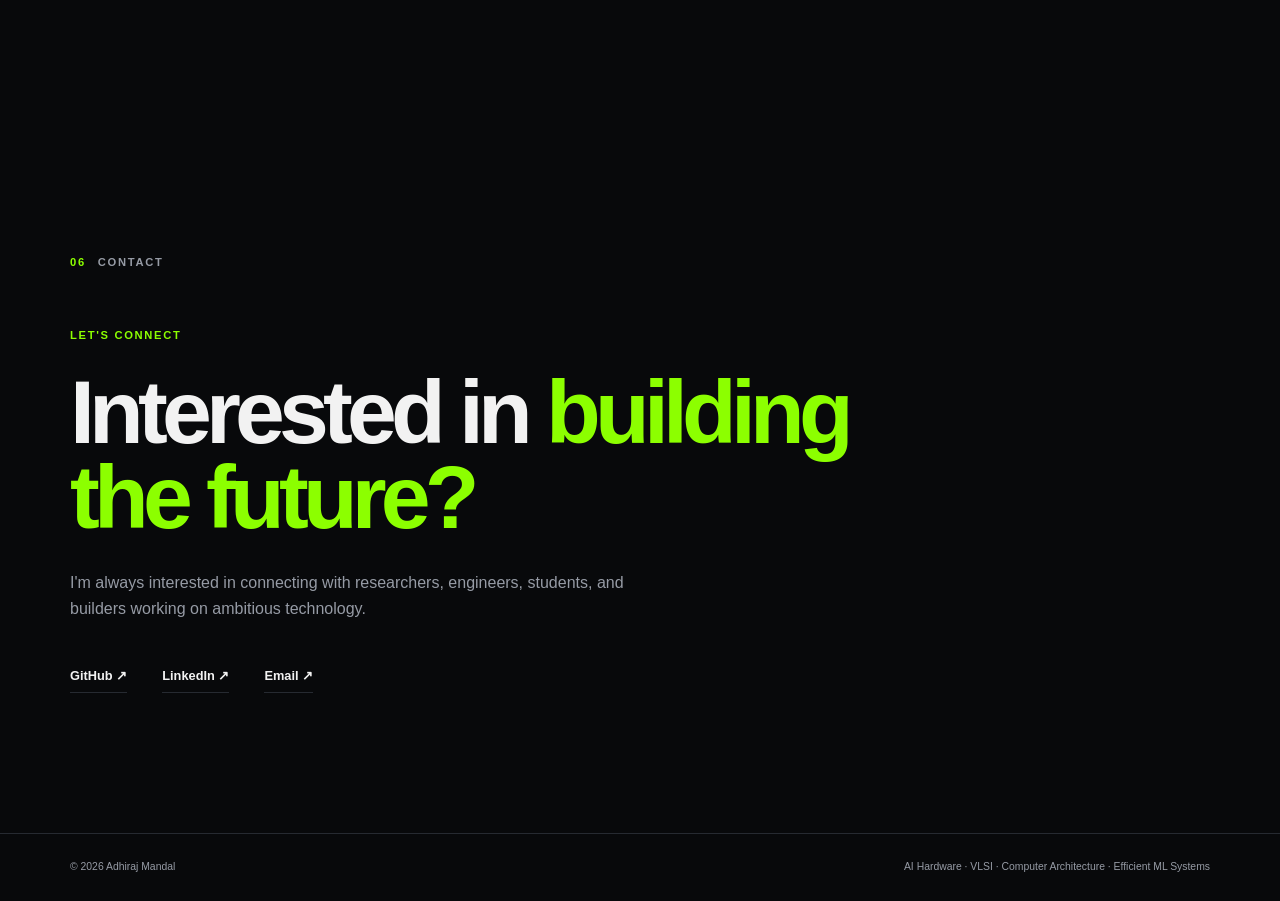
==== commit 7f2df37e: "Update final MS portfolio website" ====
--- a/index.html
+++ b/index.html
@@ -8,7 +8,7 @@
 <body>
 <header class="navbar"><div class="nav-container"><a href="#home" class="logo">Adhiraj Mandal<span> </span></a><nav class="nav-links"><a href="#about">About</a><a href="#projects">Projects</a><a href="#research">Research</a><a href="#experience">Experience</a><a href="#achievements">Achievements</a><a href="#contact">Contact</a></nav><button class="menu-toggle" aria-label="Toggle navigation">☰</button></div></header>
 <main>
-<section id="home" class="hero"><div class="hero-grid"></div><div class="hero-content"><p class="eyebrow">ADHIRAJ MANDAL</p><h1>Building <span>Intelligent</span> Hardware Systems.</h1><p class="hero-description">Exploring the intersection of AI, VLSI, computer architecture, and efficient machine learning systems.</p><div class="hero-buttons"><a href="#projects" class="btn btn-primary">Explore Projects</a><a href="#contact" class="btn btn-secondary">Let's Connect</a></div><div class="hero-tags"><span>AI Hardware</span><span>VLSI</span><span>Computer Architecture</span><span>Efficient ML</span></div></div><div class="scroll-indicator"><span>SCROLL TO EXPLORE</span><div class="scroll-line"></div></div></section>
+<section id="home" class="hero"><div class="hero-grid"></div><div class="hero-content"><h1>Building <span>Intelligent</span> Hardware Systems.</h1><p class="hero-description">Exploring the intersection of AI, VLSI, computer architecture, and efficient machine learning systems.</p><div class="hero-buttons"><a href="#projects" class="btn btn-primary">Explore Projects</a><a href="#contact" class="btn btn-secondary">Let's Connect</a></div><div class="hero-tags"><span>AI Hardware</span><span>VLSI</span><span>Computer Architecture</span><span>Efficient ML</span></div></div><div class="scroll-indicator"><span>SCROLL TO EXPLORE</span><div class="scroll-line"></div></div></section>
 <section id="about" class="section about-section"><div class="section-label"><span>01</span> ABOUT</div><div class="about-content"><div class="about-heading"><h2>Engineering at the <span>intersection</span> of intelligence and hardware.</h2></div><div class="about-text"><p>I am an Electronics and Telecommunication Engineering student at IIEST Shibpur focused on the intersection of AI, computer architecture, VLSI, and efficient machine learning systems. My work spans RTL design, FPGA-based AI accelerators, hardware-software co-design, and hardware optimization.</p><p>I am particularly interested in how machine learning, computer architecture, VLSI, and intelligent EDA can come together to build scalable and energy-efficient computing systems.</p></div></div></section>
 <section id="projects" class="section projects-section"><div class="section-label"><span>02</span> PROJECTS</div><div class="section-header"><h2>Systems <span>I've built.</span></h2><p>Engineering work spanning AI hardware, computer architecture, VLSI, machine learning, and embedded systems.</p></div><div class="projects-grid">
 <article class="project-card" data-link="projects/transformer-self-attention.html"><div class="project-number">01</div><div class="project-category">AI HARDWARE · COMPUTER ARCHITECTURE</div><h3>Transformer Self-Attention Accelerator</h3><p>Hardware acceleration of Transformer self-attention using a 16×16 systolic array with 256 processing elements and fixed-point MAC datapaths.</p><div class="project-tags"><span>Verilog</span><span>RTL</span><span>Systolic Array</span><span>AI Hardware</span></div><div class="project-footer"><span>IIIT Bangalore</span><span class="text-link">View Project →</span></div></article>
